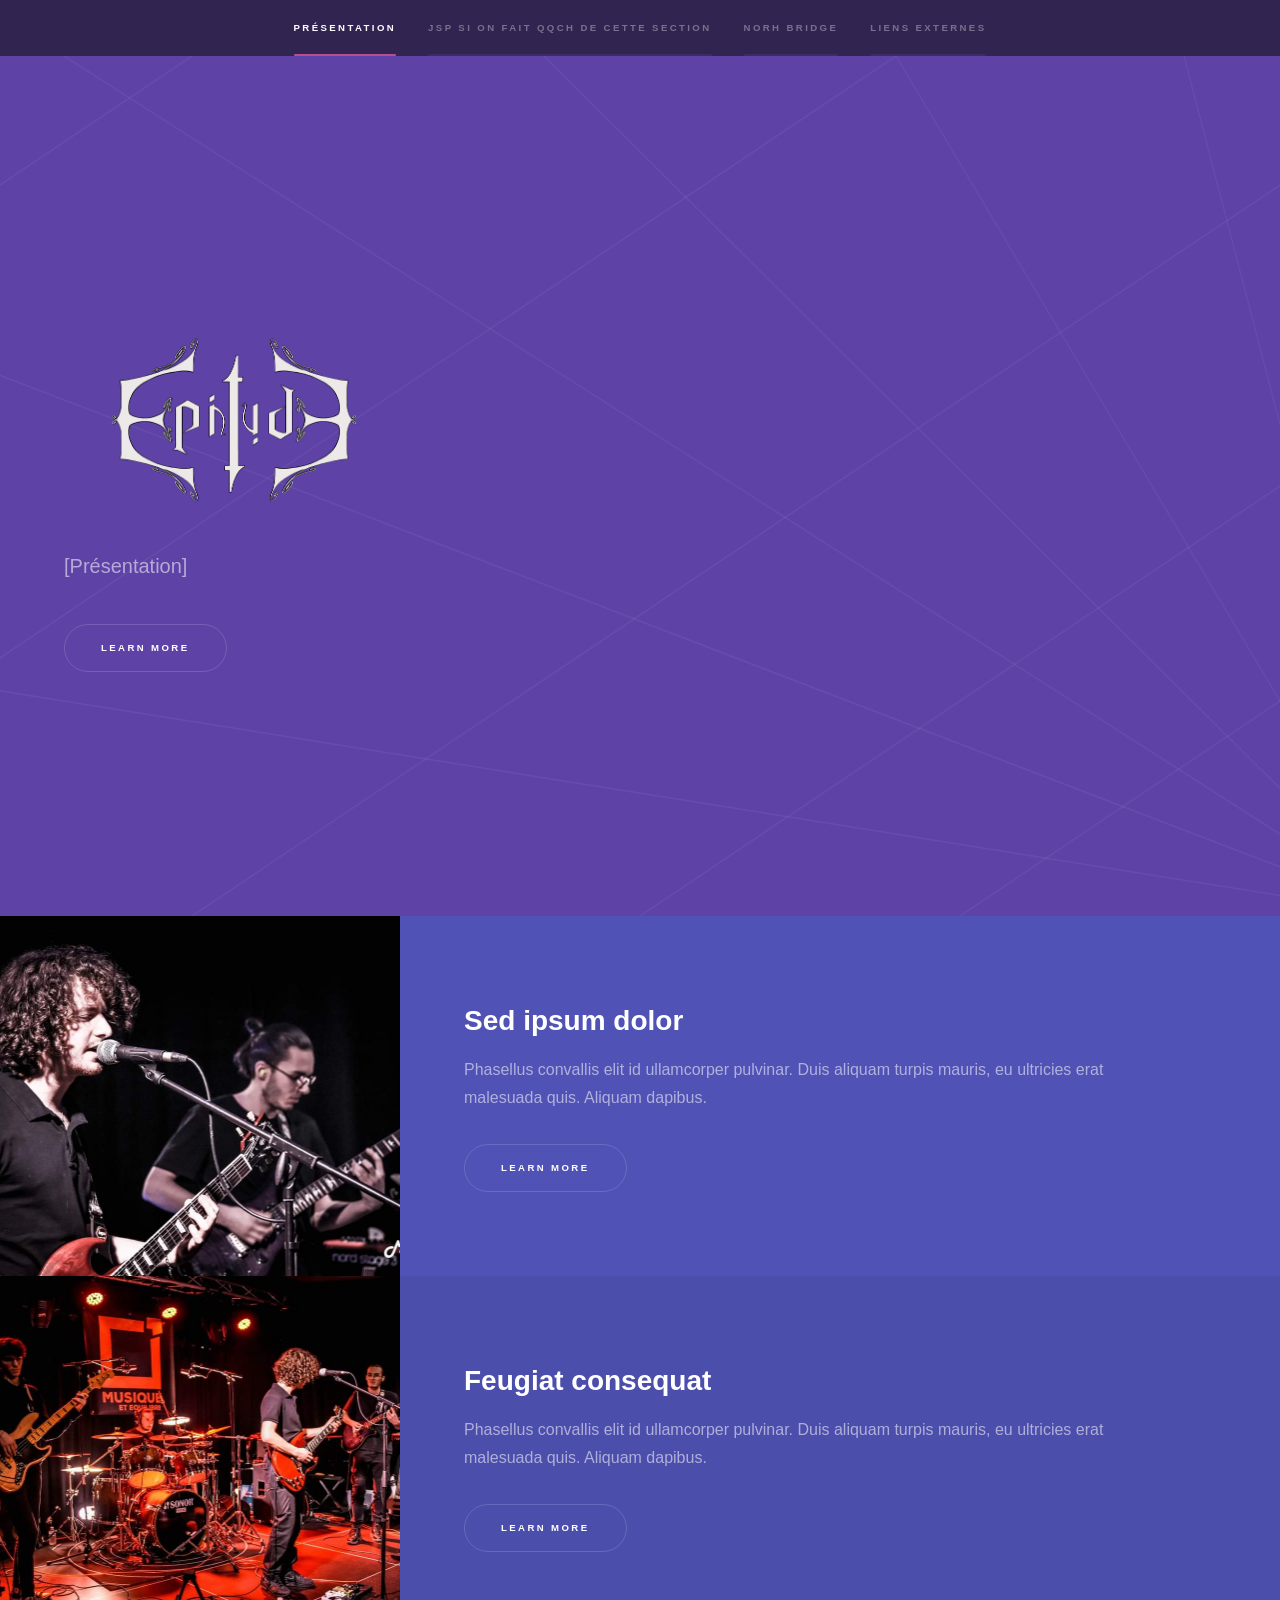
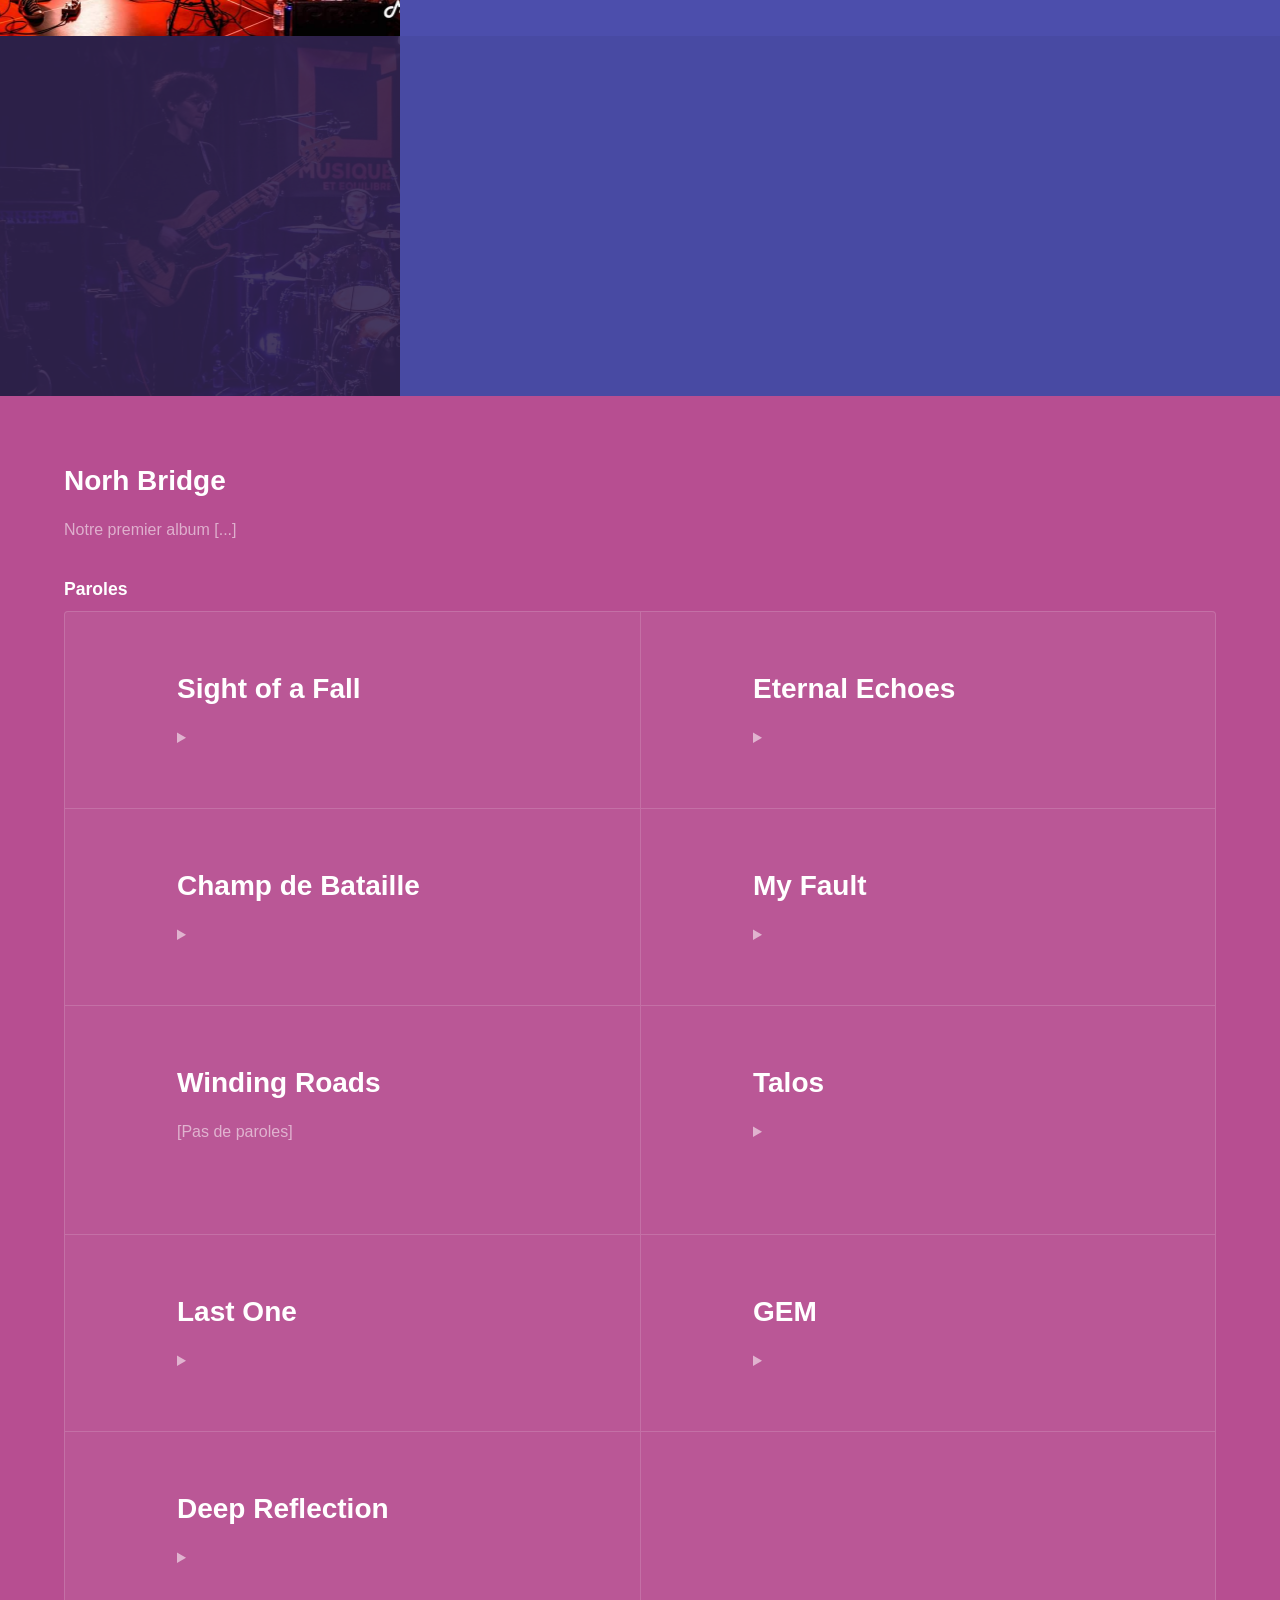
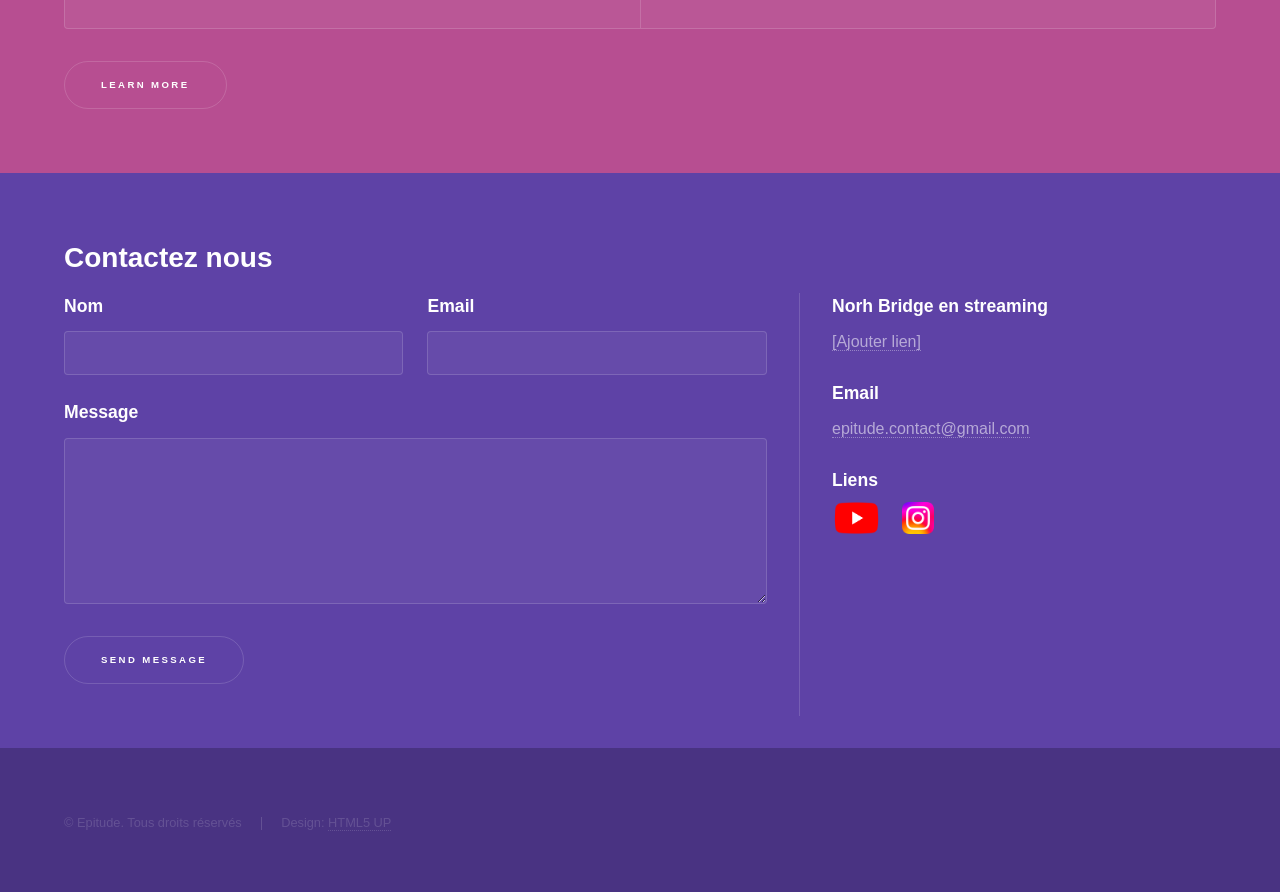
==== index.html @ 44dfc2c6 "Add files via upload" ====
<!DOCTYPE HTML>
<!--
	Hyperspace by HTML5 UP
	html5up.net | @ajlkn
	Free for personal and commercial use under the CCA 3.0 license (html5up.net/license)
-->
<html>
	<head>
		<title>Epitude</title>
		<meta charset="utf-8" />
		<meta name="viewport" content="width=device-width, initial-scale=1, user-scalable=no" />
		<link rel="stylesheet" href="assets/css/main.css" />
		<noscript><link rel="stylesheet" href="assets/css/noscript.css" /></noscript>
	</head>
	<body class="is-preload">

		<!-- Sidebar -->
			<section id="sidebar">
				<div class="inner">
					<nav>
						<ul>
							<li><a href="#intro">Présentation</a></li>
							<li><a href="#one">Jsp si on fait qqch de cette section</a></li>
							<li><a href="#two">Norh Bridge</a></li>
							<li><a href="#three">Liens externes</a></li>
						</ul>
					</nav>
				</div>
			</section>

		<!-- Wrapper -->
			<div id="wrapper">

				<!-- Intro -->
					<section id="intro" class="wrapper style1 fullscreen fade-up">
						<div class="inner">
							<a href="#" class="image"><img src="images/logo.png" alt="" data-position="center center" id="logo"/></a>
							<p>[Présentation]</p>
							<ul class="actions">
								<li><a href="#one" class="button scrolly">Learn more</a></li>
							</ul>
						</div>
					</section>

				<!-- One -->
					<section id="one" class="wrapper style2 spotlights">
						<section>
							<a href="#" class="image"><img src="images/PhotosConcert/IMG-20240323-WA0002.jpg" alt="" data-position="center center" /></a>
							<div class="content">
								<div class="inner">
									<h2>Sed ipsum dolor</h2>
									<p>Phasellus convallis elit id ullamcorper pulvinar. Duis aliquam turpis mauris, eu ultricies erat malesuada quis. Aliquam dapibus.</p>
									<ul class="actions">
										<li><a href="generic.html" class="button">Learn more</a></li>
									</ul>
								</div>
							</div>
						</section>
						<section>
							<a href="#" class="image"><img src="images/PhotosConcert/IMG-20240323-WA0015.jpg" alt="" data-position="top center" /></a>
							<div class="content">
								<div class="inner">
									<h2>Feugiat consequat</h2>
									<p>Phasellus convallis elit id ullamcorper pulvinar. Duis aliquam turpis mauris, eu ultricies erat malesuada quis. Aliquam dapibus.</p>
									<ul class="actions">
										<li><a href="generic.html" class="button">Learn more</a></li>
									</ul>
								</div>
							</div>
						</section>
						<section>
							<a href="#" class="image"><img src="images/PhotosConcert/IMG-20240323-WA0023.jpg" alt="" data-position="25% 25%" /></a>
							<div class="content">
								<div class="inner">
									<h2>Ultricies aliquam</h2>
									<p>Phasellus convallis elit id ullamcorper pulvinar. Duis aliquam turpis mauris, eu ultricies erat malesuada quis. Aliquam dapibus.</p>
									<ul class="actions">
										<li><a href="generic.html" class="button">Learn more</a></li>
									</ul>
								</div>
							</div>
						</section>
					</section>

				<!-- Two -->
					<section id="two" class="wrapper style3 fade-up">
						<div class="inner">
							<h2>Norh Bridge</h2>
							<p>Notre premier album [...]</p>
							<h3>Paroles</h3>
							<div class="features">
								<section>
									<h2>Sight of a Fall</h2>
									<details>
										<summary></summary>
										<p>[Paroles Sight of a Fall]</p>
									</details>
								</section>
								<section>
									<h2>Eternal Echoes</h2>
									<details>
										<summary></summary>
										<p>[Paroles Eternal Echoes]</p>
									</details>
								</section>
								<section>
									<h2>Champ de Bataille</h2>
									<details>
										<summary></summary>
										<p>[Paroles Champ de Bataille]</p>
									</details>
								</section>
								<section>
									<h2>My Fault</h2>
									<details>
										<summary></summary>
										<p>[Paroles My Fault]</p>
									</details>
								</section>
								<section>
									<h2>Winding Roads</h2>
									<p>[Pas de paroles]</p>
								</section>
								<section>
									<h2>Talos</h2>
									<details>
										<summary></summary>
										<p>[Paroles Talos]</p>
									</details>
								</section>
								<section>
									<h2>Last One</h2>
									<details>
										<summary></summary>
										<p>[Paroles Last One]</p>
									</details>
								</section>
								<section>
									<h2>GEM</h2>
									<details>
										<summary></summary>
										<p>[Paroles GEM]</p>
									</details>
								</section>
								<section>
									<h2>Deep Reflection</h2>
									<details>
										<summary></summary>
										<p>[Paroles Deep Reflection]</p>
									</details>
								</section>
								<section></section>
							</div>
							<ul class="actions">
								<li><a href="generic.html" class="button">Learn more</a></li>
							</ul>
						</div>
					</section>

				<!-- Three -->
					<section id="three" class="wrapper style1 fade-up">
						<div class="inner">
							<h2>Contactez nous</h2>
							<div class="split style1">
								<section>
									<form method="post" action="#">
										<div class="fields">
											<div class="field half">
												<label for="name">Nom</label>
												<input type="text" name="name" id="name" />
											</div>
											<div class="field half">
												<label for="email">Email</label>
												<input type="text" name="email" id="email" />
											</div>
											<div class="field">
												<label for="message">Message</label>
												<textarea name="message" id="message" rows="5"></textarea>
											</div>
										</div>
										<ul class="actions">
											<li><a href="" class="button submit">Send Message</a></li>
										</ul>
									</form>
								</section>
								<section>
									<ul class="contact">
										<li>
											<h3>Norh Bridge en streaming</h3>
											<a href="AJOUTER LIEN" id="mail">[Ajouter lien]<a/>
										</li>
										<li>
											<h3>Email</h3>
											<a href="mailto:epitude.contact@gmail.com" id="mail">epitude.contact@gmail.com<a/>
										</li>
										<li>
											<h3>Liens</h3>
											<a href="https://www.youtube.com/@EpitudeMusic" class="image"><img src="images/logo-youtube.webp" alt="" id="logo-youtube"/></a>
											<a href="https://www.instagram.com/epi.tude/" class="image"><img src="images/logo-instagram.png" alt="" id="logo-instagram"/></a>
										</li>
										<li>
											
										</li>
									</ul>
								</section>
							</div>
						</div>
					</section>

			</div>

		<!-- Footer -->
			<footer id="footer" class="wrapper style1-alt">
				<div class="inner">
					<ul class="menu">
						<li>&copy; Epitude. Tous droits réservés</li><li>Design: <a href="http://html5up.net">HTML5 UP</a></li>
					</ul>
				</div>
			</footer>

		<!-- Scripts -->
			<script src="assets/js/jquery.min.js"></script>
			<script src="assets/js/jquery.scrollex.min.js"></script>
			<script src="assets/js/jquery.scrolly.min.js"></script>
			<script src="assets/js/browser.min.js"></script>
			<script src="assets/js/breakpoints.min.js"></script>
			<script src="assets/js/util.js"></script>
			<script src="assets/js/main.js"></script>

	</body>
</html>
---- assets/css/main.css ----
@import url(fontawesome-all.min.css);

/*
	Hyperspace by HTML5 UP
	html5up.net | @ajlkn
	Free for personal and commercial use under the CCA 3.0 license (html5up.net/license)
*/

html, body, div, span, applet, object,
iframe, h1, h2, h3, h4, h5, h6, p, blockquote,
pre, a, abbr, acronym, address, big, cite,
code, del, dfn, em, img, ins, kbd, q, s, samp,
small, strike, strong, sub, sup, tt, var, b,
u, i, center, dl, dt, dd, ol, ul, li, fieldset,
form, label, legend, table, caption, tbody,
tfoot, thead, tr, th, td, article, aside,
canvas, details, embed, figure, figcaption,
footer, header, hgroup, menu, nav, output, ruby,
section, summary, time, mark, audio, video {
	margin: 0;
	padding: 0;
	border: 0;
	font-size: 100%;
	font: inherit;
	vertical-align: baseline;}

article, aside, details, figcaption, figure,
footer, header, hgroup, menu, nav, section {
	display: block;}

body {
	line-height: 1;
}

ol, ul {
	list-style: none;
}

blockquote, q {
	quotes: none;
}

	blockquote:before, blockquote:after, q:before, q:after {
		content: '';
		content: none;
	}

table {
	border-collapse: collapse;
	border-spacing: 0;
}

body {
	-webkit-text-size-adjust: none;
}

mark {
	background-color: transparent;
	color: inherit;
}

input::-moz-focus-inner {
	border: 0;
	padding: 0;
}

input, select, textarea {
	-moz-appearance: none;
	-webkit-appearance: none;
	-ms-appearance: none;
	appearance: none;
}

/* Basic */

	@-ms-viewport {
		width: device-width;
	}

	body {
		-ms-overflow-style: scrollbar;
	}

	@media screen and (max-width: 480px) {

		html, body {
			min-width: 320px;
		}

	}

	html {
		box-sizing: border-box;
	}

	*, *:before, *:after {
		box-sizing: inherit;
	}

	body {
		background: #312450;
	}

		body.is-preload *, body.is-preload *:before, body.is-preload *:after {
			-moz-animation: none !important;
			-webkit-animation: none !important;
			-ms-animation: none !important;
			animation: none !important;
			-moz-transition: none !important;
			-webkit-transition: none !important;
			-ms-transition: none !important;
			transition: none !important;
		}

/* Type */

	body, input, select, textarea {
		color: rgba(255, 255, 255, 0.55);
		font-family: Arial, Helvetica, sans-serif;
		font-size: 16.5pt;
		font-weight: normal;
		line-height: 1.75;
	}

		@media screen and (max-width: 1680px) {

			body, input, select, textarea {
				font-size: 13pt;
			}

		}

		@media screen and (max-width: 1280px) {

			body, input, select, textarea {
				font-size: 12pt;
			}

		}

		@media screen and (max-width: 360px) {

			body, input, select, textarea {
				font-size: 11pt;
			}

		}

	a {
		-moz-transition: color 0.2s ease, border-bottom-color 0.2s ease;
		-webkit-transition: color 0.2s ease, border-bottom-color 0.2s ease;
		-ms-transition: color 0.2s ease, border-bottom-color 0.2s ease;
		transition: color 0.2s ease, border-bottom-color 0.2s ease;
		border-bottom: dotted 1px rgba(255, 255, 255, 0.35);
		color: inherit;
		text-decoration: none;
	}

		a:hover {
			border-bottom-color: transparent;
			color: #ffffff;
		}

	strong, b {
		color: #ffffff;
		font-weight: bold;
	}

	em, i {
		font-style: italic;
	}

	p {
		margin: 0 0 2em 0;
	}

	h1, h2, h3, h4, h5, h6 {
		color: #ffffff;
		font-weight: bold;
		line-height: 1.5;
		margin: 0 0 0.5em 0;
	}

		h1 a, h2 a, h3 a, h4 a, h5 a, h6 a {
			color: inherit;
			text-decoration: none;
		}

	h1 {
		font-size: 2.75em;
	}

		h1.major {
			margin: 0 0 1.3em 0;
			position: relative;
			padding-bottom: 0.35em;
		}

			h1.major:after {
				background-image: -moz-linear-gradient(to right, #5e42a6, #b74e91);
				background-image: -webkit-linear-gradient(to right, #5e42a6, #b74e91);
				background-image: -ms-linear-gradient(to right, #5e42a6, #b74e91);
				background-image: linear-gradient(to right, #5e42a6, #b74e91);
				-moz-transition: max-width 0.2s ease;
				-webkit-transition: max-width 0.2s ease;
				-ms-transition: max-width 0.2s ease;
				transition: max-width 0.2s ease;
				border-radius: 0.2em;
				bottom: 0;
				content: '';
				height: 0.05em;
				position: absolute;
				right: 0;
				width: 100%;
			}

	h2 {
		font-size: 1.75em;
	}

	h3 {
		font-size: 1.1em;
	}

	h4 {
		font-size: 1em;
	}

	h5 {
		font-size: 0.8em;
	}

	h6 {
		font-size: 0.6em;
	}

	@media screen and (max-width: 736px) {

		h1 {
			font-size: 2em;
		}

		h2 {
			font-size: 1.25em;
		}

		h3 {
			font-size: 1em;
		}

		h4 {
			font-size: 0.8em;
		}

		h5 {
			font-size: 0.6em;
		}

		h6 {
			font-size: 0.6em;
		}

	}

	sub {
		font-size: 0.8em;
		position: relative;
		top: 0.5em;
	}

	sup {
		font-size: 0.8em;
		position: relative;
		top: -0.5em;
	}

	blockquote {
		border-left: solid 4px rgba(255, 255, 255, 0.15);
		font-style: italic;
		margin: 0 0 2em 0;
		padding: 0.5em 0 0.5em 2em;
	}

	code {
		background: rgba(255, 255, 255, 0.05);
		border-radius: 0.25em;
		border: solid 1px rgba(255, 255, 255, 0.15);
		font-family: "Courier New", monospace;
		font-size: 0.9em;
		margin: 0 0.25em;
		padding: 0.25em 0.65em;
	}

	pre {
		-webkit-overflow-scrolling: touch;
		font-family: "Courier New", monospace;
		font-size: 0.9em;
		margin: 0 0 2em 0;
	}

		pre code {
			display: block;
			line-height: 1.75em;
			padding: 1em 1.5em;
			overflow-x: auto;
		}

	hr {
		border: 0;
		border-bottom: solid 1px rgba(255, 255, 255, 0.15);
		margin: 2em 0;
	}

		hr.major {
			margin: 3em 0;
		}

	.align-left {
		text-align: left;
	}

	.align-center {
		text-align: center;
	}

	.align-right {
		text-align: right;
	}

/* Row */

	.row {
		display: flex;
		flex-wrap: wrap;
		box-sizing: border-box;
		align-items: stretch;
	}

		.row > * {
			box-sizing: border-box;
		}

		.row.gtr-uniform > * > :last-child {
			margin-bottom: 0;
		}

		.row.aln-left {
			justify-content: flex-start;
		}

		.row.aln-center {
			justify-content: center;
		}

		.row.aln-right {
			justify-content: flex-end;
		}

		.row.aln-top {
			align-items: flex-start;
		}

		.row.aln-middle {
			align-items: center;
		}

		.row.aln-bottom {
			align-items: flex-end;
		}

		.row > .imp {
			order: -1;
		}

		.row > .col-1 {
			width: 8.33333%;
		}

		.row > .off-1 {
			margin-left: 8.33333%;
		}

		.row > .col-2 {
			width: 16.66667%;
		}

		.row > .off-2 {
			margin-left: 16.66667%;
		}

		.row > .col-3 {
			width: 25%;
		}

		.row > .off-3 {
			margin-left: 25%;
		}

		.row > .col-4 {
			width: 33.33333%;
		}

		.row > .off-4 {
			margin-left: 33.33333%;
		}

		.row > .col-5 {
			width: 41.66667%;
		}

		.row > .off-5 {
			margin-left: 41.66667%;
		}

		.row > .col-6 {
			width: 50%;
		}

		.row > .off-6 {
			margin-left: 50%;
		}

		.row > .col-7 {
			width: 58.33333%;
		}

		.row > .off-7 {
			margin-left: 58.33333%;
		}

		.row > .col-8 {
			width: 66.66667%;
		}

		.row > .off-8 {
			margin-left: 66.66667%;
		}

		.row > .col-9 {
			width: 75%;
		}

		.row > .off-9 {
			margin-left: 75%;
		}

		.row > .col-10 {
			width: 83.33333%;
		}

		.row > .off-10 {
			margin-left: 83.33333%;
		}

		.row > .col-11 {
			width: 91.66667%;
		}

		.row > .off-11 {
			margin-left: 91.66667%;
		}

		.row > .col-12 {
			width: 100%;
		}

		.row > .off-12 {
			margin-left: 100%;
		}

		.row.gtr-0 {
			margin-top: 0;
			margin-left: 0em;
		}

			.row.gtr-0 > * {
				padding: 0 0 0 0em;
			}

			.row.gtr-0.gtr-uniform {
				margin-top: 0em;
			}

				.row.gtr-0.gtr-uniform > * {
					padding-top: 0em;
				}

		.row.gtr-25 {
			margin-top: 0;
			margin-left: -0.375em;
		}

			.row.gtr-25 > * {
				padding: 0 0 0 0.375em;
			}

			.row.gtr-25.gtr-uniform {
				margin-top: -0.375em;
			}

				.row.gtr-25.gtr-uniform > * {
					padding-top: 0.375em;
				}

		.row.gtr-50 {
			margin-top: 0;
			margin-left: -0.75em;
		}

			.row.gtr-50 > * {
				padding: 0 0 0 0.75em;
			}

			.row.gtr-50.gtr-uniform {
				margin-top: -0.75em;
			}

				.row.gtr-50.gtr-uniform > * {
					padding-top: 0.75em;
				}

		.row {
			margin-top: 0;
			margin-left: -1.5em;
		}

			.row > * {
				padding: 0 0 0 1.5em;
			}

			.row.gtr-uniform {
				margin-top: -1.5em;
			}

				.row.gtr-uniform > * {
					padding-top: 1.5em;
				}

		.row.gtr-150 {
			margin-top: 0;
			margin-left: -2.25em;
		}

			.row.gtr-150 > * {
				padding: 0 0 0 2.25em;
			}

			.row.gtr-150.gtr-uniform {
				margin-top: -2.25em;
			}

				.row.gtr-150.gtr-uniform > * {
					padding-top: 2.25em;
				}

		.row.gtr-200 {
			margin-top: 0;
			margin-left: -3em;
		}

			.row.gtr-200 > * {
				padding: 0 0 0 3em;
			}

			.row.gtr-200.gtr-uniform {
				margin-top: -3em;
			}

				.row.gtr-200.gtr-uniform > * {
					padding-top: 3em;
				}

		@media screen and (max-width: 1680px) {

			.row {
				display: flex;
				flex-wrap: wrap;
				box-sizing: border-box;
				align-items: stretch;
			}

				.row > * {
					box-sizing: border-box;
				}

				.row.gtr-uniform > * > :last-child {
					margin-bottom: 0;
				}

				.row.aln-left {
					justify-content: flex-start;
				}

				.row.aln-center {
					justify-content: center;
				}

				.row.aln-right {
					justify-content: flex-end;
				}

				.row.aln-top {
					align-items: flex-start;
				}

				.row.aln-middle {
					align-items: center;
				}

				.row.aln-bottom {
					align-items: flex-end;
				}

				.row > .imp-xlarge {
					order: -1;
				}

				.row > .col-1-xlarge {
					width: 8.33333%;
				}

				.row > .off-1-xlarge {
					margin-left: 8.33333%;
				}

				.row > .col-2-xlarge {
					width: 16.66667%;
				}

				.row > .off-2-xlarge {
					margin-left: 16.66667%;
				}

				.row > .col-3-xlarge {
					width: 25%;
				}

				.row > .off-3-xlarge {
					margin-left: 25%;
				}

				.row > .col-4-xlarge {
					width: 33.33333%;
				}

				.row > .off-4-xlarge {
					margin-left: 33.33333%;
				}

				.row > .col-5-xlarge {
					width: 41.66667%;
				}

				.row > .off-5-xlarge {
					margin-left: 41.66667%;
				}

				.row > .col-6-xlarge {
					width: 50%;
				}

				.row > .off-6-xlarge {
					margin-left: 50%;
				}

				.row > .col-7-xlarge {
					width: 58.33333%;
				}

				.row > .off-7-xlarge {
					margin-left: 58.33333%;
				}

				.row > .col-8-xlarge {
					width: 66.66667%;
				}

				.row > .off-8-xlarge {
					margin-left: 66.66667%;
				}

				.row > .col-9-xlarge {
					width: 75%;
				}

				.row > .off-9-xlarge {
					margin-left: 75%;
				}

				.row > .col-10-xlarge {
					width: 83.33333%;
				}

				.row > .off-10-xlarge {
					margin-left: 83.33333%;
				}

				.row > .col-11-xlarge {
					width: 91.66667%;
				}

				.row > .off-11-xlarge {
					margin-left: 91.66667%;
				}

				.row > .col-12-xlarge {
					width: 100%;
				}

				.row > .off-12-xlarge {
					margin-left: 100%;
				}

				.row.gtr-0 {
					margin-top: 0;
					margin-left: 0em;
				}

					.row.gtr-0 > * {
						padding: 0 0 0 0em;
					}

					.row.gtr-0.gtr-uniform {
						margin-top: 0em;
					}

						.row.gtr-0.gtr-uniform > * {
							padding-top: 0em;
						}

				.row.gtr-25 {
					margin-top: 0;
					margin-left: -0.375em;
				}

					.row.gtr-25 > * {
						padding: 0 0 0 0.375em;
					}

					.row.gtr-25.gtr-uniform {
						margin-top: -0.375em;
					}

						.row.gtr-25.gtr-uniform > * {
							padding-top: 0.375em;
						}

				.row.gtr-50 {
					margin-top: 0;
					margin-left: -0.75em;
				}

					.row.gtr-50 > * {
						padding: 0 0 0 0.75em;
					}

					.row.gtr-50.gtr-uniform {
						margin-top: -0.75em;
					}

						.row.gtr-50.gtr-uniform > * {
							padding-top: 0.75em;
						}

				.row {
					margin-top: 0;
					margin-left: -1.5em;
				}

					.row > * {
						padding: 0 0 0 1.5em;
					}

					.row.gtr-uniform {
						margin-top: -1.5em;
					}

						.row.gtr-uniform > * {
							padding-top: 1.5em;
						}

				.row.gtr-150 {
					margin-top: 0;
					margin-left: -2.25em;
				}

					.row.gtr-150 > * {
						padding: 0 0 0 2.25em;
					}

					.row.gtr-150.gtr-uniform {
						margin-top: -2.25em;
					}

						.row.gtr-150.gtr-uniform > * {
							padding-top: 2.25em;
						}

				.row.gtr-200 {
					margin-top: 0;
					margin-left: -3em;
				}

					.row.gtr-200 > * {
						padding: 0 0 0 3em;
					}

					.row.gtr-200.gtr-uniform {
						margin-top: -3em;
					}

						.row.gtr-200.gtr-uniform > * {
							padding-top: 3em;
						}

		}

		@media screen and (max-width: 1280px) {

			.row {
				display: flex;
				flex-wrap: wrap;
				box-sizing: border-box;
				align-items: stretch;
			}

				.row > * {
					box-sizing: border-box;
				}

				.row.gtr-uniform > * > :last-child {
					margin-bottom: 0;
				}

				.row.aln-left {
					justify-content: flex-start;
				}

				.row.aln-center {
					justify-content: center;
				}

				.row.aln-right {
					justify-content: flex-end;
				}

				.row.aln-top {
					align-items: flex-start;
				}

				.row.aln-middle {
					align-items: center;
				}

				.row.aln-bottom {
					align-items: flex-end;
				}

				.row > .imp-large {
					order: -1;
				}

				.row > .col-1-large {
					width: 8.33333%;
				}

				.row > .off-1-large {
					margin-left: 8.33333%;
				}

				.row > .col-2-large {
					width: 16.66667%;
				}

				.row > .off-2-large {
					margin-left: 16.66667%;
				}

				.row > .col-3-large {
					width: 25%;
				}

				.row > .off-3-large {
					margin-left: 25%;
				}

				.row > .col-4-large {
					width: 33.33333%;
				}

				.row > .off-4-large {
					margin-left: 33.33333%;
				}

				.row > .col-5-large {
					width: 41.66667%;
				}

				.row > .off-5-large {
					margin-left: 41.66667%;
				}

				.row > .col-6-large {
					width: 50%;
				}

				.row > .off-6-large {
					margin-left: 50%;
				}

				.row > .col-7-large {
					width: 58.33333%;
				}

				.row > .off-7-large {
					margin-left: 58.33333%;
				}

				.row > .col-8-large {
					width: 66.66667%;
				}

				.row > .off-8-large {
					margin-left: 66.66667%;
				}

				.row > .col-9-large {
					width: 75%;
				}

				.row > .off-9-large {
					margin-left: 75%;
				}

				.row > .col-10-large {
					width: 83.33333%;
				}

				.row > .off-10-large {
					margin-left: 83.33333%;
				}

				.row > .col-11-large {
					width: 91.66667%;
				}

				.row > .off-11-large {
					margin-left: 91.66667%;
				}

				.row > .col-12-large {
					width: 100%;
				}

				.row > .off-12-large {
					margin-left: 100%;
				}

				.row.gtr-0 {
					margin-top: 0;
					margin-left: 0em;
				}

					.row.gtr-0 > * {
						padding: 0 0 0 0em;
					}

					.row.gtr-0.gtr-uniform {
						margin-top: 0em;
					}

						.row.gtr-0.gtr-uniform > * {
							padding-top: 0em;
						}

				.row.gtr-25 {
					margin-top: 0;
					margin-left: -0.375em;
				}

					.row.gtr-25 > * {
						padding: 0 0 0 0.375em;
					}

					.row.gtr-25.gtr-uniform {
						margin-top: -0.375em;
					}

						.row.gtr-25.gtr-uniform > * {
							padding-top: 0.375em;
						}

				.row.gtr-50 {
					margin-top: 0;
					margin-left: -0.75em;
				}

					.row.gtr-50 > * {
						padding: 0 0 0 0.75em;
					}

					.row.gtr-50.gtr-uniform {
						margin-top: -0.75em;
					}

						.row.gtr-50.gtr-uniform > * {
							padding-top: 0.75em;
						}

				.row {
					margin-top: 0;
					margin-left: -1.5em;
				}

					.row > * {
						padding: 0 0 0 1.5em;
					}

					.row.gtr-uniform {
						margin-top: -1.5em;
					}

						.row.gtr-uniform > * {
							padding-top: 1.5em;
						}

				.row.gtr-150 {
					margin-top: 0;
					margin-left: -2.25em;
				}

					.row.gtr-150 > * {
						padding: 0 0 0 2.25em;
					}

					.row.gtr-150.gtr-uniform {
						margin-top: -2.25em;
					}

						.row.gtr-150.gtr-uniform > * {
							padding-top: 2.25em;
						}

				.row.gtr-200 {
					margin-top: 0;
					margin-left: -3em;
				}

					.row.gtr-200 > * {
						padding: 0 0 0 3em;
					}

					.row.gtr-200.gtr-uniform {
						margin-top: -3em;
					}

						.row.gtr-200.gtr-uniform > * {
							padding-top: 3em;
						}

		}

		@media screen and (max-width: 980px) {

			.row {
				display: flex;
				flex-wrap: wrap;
				box-sizing: border-box;
				align-items: stretch;
			}

				.row > * {
					box-sizing: border-box;
				}

				.row.gtr-uniform > * > :last-child {
					margin-bottom: 0;
				}

				.row.aln-left {
					justify-content: flex-start;
				}

				.row.aln-center {
					justify-content: center;
				}

				.row.aln-right {
					justify-content: flex-end;
				}

				.row.aln-top {
					align-items: flex-start;
				}

				.row.aln-middle {
					align-items: center;
				}

				.row.aln-bottom {
					align-items: flex-end;
				}

				.row > .imp-medium {
					order: -1;
				}

				.row > .col-1-medium {
					width: 8.33333%;
				}

				.row > .off-1-medium {
					margin-left: 8.33333%;
				}

				.row > .col-2-medium {
					width: 16.66667%;
				}

				.row > .off-2-medium {
					margin-left: 16.66667%;
				}

				.row > .col-3-medium {
					width: 25%;
				}

				.row > .off-3-medium {
					margin-left: 25%;
				}

				.row > .col-4-medium {
					width: 33.33333%;
				}

				.row > .off-4-medium {
					margin-left: 33.33333%;
				}

				.row > .col-5-medium {
					width: 41.66667%;
				}

				.row > .off-5-medium {
					margin-left: 41.66667%;
				}

				.row > .col-6-medium {
					width: 50%;
				}

				.row > .off-6-medium {
					margin-left: 50%;
				}

				.row > .col-7-medium {
					width: 58.33333%;
				}

				.row > .off-7-medium {
					margin-left: 58.33333%;
				}

				.row > .col-8-medium {
					width: 66.66667%;
				}

				.row > .off-8-medium {
					margin-left: 66.66667%;
				}

				.row > .col-9-medium {
					width: 75%;
				}

				.row > .off-9-medium {
					margin-left: 75%;
				}

				.row > .col-10-medium {
					width: 83.33333%;
				}

				.row > .off-10-medium {
					margin-left: 83.33333%;
				}

				.row > .col-11-medium {
					width: 91.66667%;
				}

				.row > .off-11-medium {
					margin-left: 91.66667%;
				}

				.row > .col-12-medium {
					width: 100%;
				}

				.row > .off-12-medium {
					margin-left: 100%;
				}

				.row.gtr-0 {
					margin-top: 0;
					margin-left: 0em;
				}

					.row.gtr-0 > * {
						padding: 0 0 0 0em;
					}

					.row.gtr-0.gtr-uniform {
						margin-top: 0em;
					}

						.row.gtr-0.gtr-uniform > * {
							padding-top: 0em;
						}

				.row.gtr-25 {
					margin-top: 0;
					margin-left: -0.375em;
				}

					.row.gtr-25 > * {
						padding: 0 0 0 0.375em;
					}

					.row.gtr-25.gtr-uniform {
						margin-top: -0.375em;
					}

						.row.gtr-25.gtr-uniform > * {
							padding-top: 0.375em;
						}

				.row.gtr-50 {
					margin-top: 0;
					margin-left: -0.75em;
				}

					.row.gtr-50 > * {
						padding: 0 0 0 0.75em;
					}

					.row.gtr-50.gtr-uniform {
						margin-top: -0.75em;
					}

						.row.gtr-50.gtr-uniform > * {
							padding-top: 0.75em;
						}

				.row {
					margin-top: 0;
					margin-left: -1.5em;
				}

					.row > * {
						padding: 0 0 0 1.5em;
					}

					.row.gtr-uniform {
						margin-top: -1.5em;
					}

						.row.gtr-uniform > * {
							padding-top: 1.5em;
						}

				.row.gtr-150 {
					margin-top: 0;
					margin-left: -2.25em;
				}

					.row.gtr-150 > * {
						padding: 0 0 0 2.25em;
					}

					.row.gtr-150.gtr-uniform {
						margin-top: -2.25em;
					}

						.row.gtr-150.gtr-uniform > * {
							padding-top: 2.25em;
						}

				.row.gtr-200 {
					margin-top: 0;
					margin-left: -3em;
				}

					.row.gtr-200 > * {
						padding: 0 0 0 3em;
					}

					.row.gtr-200.gtr-uniform {
						margin-top: -3em;
					}

						.row.gtr-200.gtr-uniform > * {
							padding-top: 3em;
						}

		}

		@media screen and (max-width: 736px) {

			.row {
				display: flex;
				flex-wrap: wrap;
				box-sizing: border-box;
				align-items: stretch;
			}

				.row > * {
					box-sizing: border-box;
				}

				.row.gtr-uniform > * > :last-child {
					margin-bottom: 0;
				}

				.row.aln-left {
					justify-content: flex-start;
				}

				.row.aln-center {
					justify-content: center;
				}

				.row.aln-right {
					justify-content: flex-end;
				}

				.row.aln-top {
					align-items: flex-start;
				}

				.row.aln-middle {
					align-items: center;
				}

				.row.aln-bottom {
					align-items: flex-end;
				}

				.row > .imp-small {
					order: -1;
				}

				.row > .col-1-small {
					width: 8.33333%;
				}

				.row > .off-1-small {
					margin-left: 8.33333%;
				}

				.row > .col-2-small {
					width: 16.66667%;
				}

				.row > .off-2-small {
					margin-left: 16.66667%;
				}

				.row > .col-3-small {
					width: 25%;
				}

				.row > .off-3-small {
					margin-left: 25%;
				}

				.row > .col-4-small {
					width: 33.33333%;
				}

				.row > .off-4-small {
					margin-left: 33.33333%;
				}

				.row > .col-5-small {
					width: 41.66667%;
				}

				.row > .off-5-small {
					margin-left: 41.66667%;
				}

				.row > .col-6-small {
					width: 50%;
				}

				.row > .off-6-small {
					margin-left: 50%;
				}

				.row > .col-7-small {
					width: 58.33333%;
				}

				.row > .off-7-small {
					margin-left: 58.33333%;
				}

				.row > .col-8-small {
					width: 66.66667%;
				}

				.row > .off-8-small {
					margin-left: 66.66667%;
				}

				.row > .col-9-small {
					width: 75%;
				}

				.row > .off-9-small {
					margin-left: 75%;
				}

				.row > .col-10-small {
					width: 83.33333%;
				}

				.row > .off-10-small {
					margin-left: 83.33333%;
				}

				.row > .col-11-small {
					width: 91.66667%;
				}

				.row > .off-11-small {
					margin-left: 91.66667%;
				}

				.row > .col-12-small {
					width: 100%;
				}

				.row > .off-12-small {
					margin-left: 100%;
				}

				.row.gtr-0 {
					margin-top: 0;
					margin-left: 0em;
				}

					.row.gtr-0 > * {
						padding: 0 0 0 0em;
					}

					.row.gtr-0.gtr-uniform {
						margin-top: 0em;
					}

						.row.gtr-0.gtr-uniform > * {
							padding-top: 0em;
						}

				.row.gtr-25 {
					margin-top: 0;
					margin-left: -0.375em;
				}

					.row.gtr-25 > * {
						padding: 0 0 0 0.375em;
					}

					.row.gtr-25.gtr-uniform {
						margin-top: -0.375em;
					}

						.row.gtr-25.gtr-uniform > * {
							padding-top: 0.375em;
						}

				.row.gtr-50 {
					margin-top: 0;
					margin-left: -0.75em;
				}

					.row.gtr-50 > * {
						padding: 0 0 0 0.75em;
					}

					.row.gtr-50.gtr-uniform {
						margin-top: -0.75em;
					}

						.row.gtr-50.gtr-uniform > * {
							padding-top: 0.75em;
						}

				.row {
					margin-top: 0;
					margin-left: -1.5em;
				}

					.row > * {
						padding: 0 0 0 1.5em;
					}

					.row.gtr-uniform {
						margin-top: -1.5em;
					}

						.row.gtr-uniform > * {
							padding-top: 1.5em;
						}

				.row.gtr-150 {
					margin-top: 0;
					margin-left: -2.25em;
				}

					.row.gtr-150 > * {
						padding: 0 0 0 2.25em;
					}

					.row.gtr-150.gtr-uniform {
						margin-top: -2.25em;
					}

						.row.gtr-150.gtr-uniform > * {
							padding-top: 2.25em;
						}

				.row.gtr-200 {
					margin-top: 0;
					margin-left: -3em;
				}

					.row.gtr-200 > * {
						padding: 0 0 0 3em;
					}

					.row.gtr-200.gtr-uniform {
						margin-top: -3em;
					}

						.row.gtr-200.gtr-uniform > * {
							padding-top: 3em;
						}

		}

		@media screen and (max-width: 480px) {

			.row {
				display: flex;
				flex-wrap: wrap;
				box-sizing: border-box;
				align-items: stretch;
			}

				.row > * {
					box-sizing: border-box;
				}

				.row.gtr-uniform > * > :last-child {
					margin-bottom: 0;
				}

				.row.aln-left {
					justify-content: flex-start;
				}

				.row.aln-center {
					justify-content: center;
				}

				.row.aln-right {
					justify-content: flex-end;
				}

				.row.aln-top {
					align-items: flex-start;
				}

				.row.aln-middle {
					align-items: center;
				}

				.row.aln-bottom {
					align-items: flex-end;
				}

				.row > .imp-xsmall {
					order: -1;
				}

				.row > .col-1-xsmall {
					width: 8.33333%;
				}

				.row > .off-1-xsmall {
					margin-left: 8.33333%;
				}

				.row > .col-2-xsmall {
					width: 16.66667%;
				}

				.row > .off-2-xsmall {
					margin-left: 16.66667%;
				}

				.row > .col-3-xsmall {
					width: 25%;
				}

				.row > .off-3-xsmall {
					margin-left: 25%;
				}

				.row > .col-4-xsmall {
					width: 33.33333%;
				}

				.row > .off-4-xsmall {
					margin-left: 33.33333%;
				}

				.row > .col-5-xsmall {
					width: 41.66667%;
				}

				.row > .off-5-xsmall {
					margin-left: 41.66667%;
				}

				.row > .col-6-xsmall {
					width: 50%;
				}

				.row > .off-6-xsmall {
					margin-left: 50%;
				}

				.row > .col-7-xsmall {
					width: 58.33333%;
				}

				.row > .off-7-xsmall {
					margin-left: 58.33333%;
				}

				.row > .col-8-xsmall {
					width: 66.66667%;
				}

				.row > .off-8-xsmall {
					margin-left: 66.66667%;
				}

				.row > .col-9-xsmall {
					width: 75%;
				}

				.row > .off-9-xsmall {
					margin-left: 75%;
				}

				.row > .col-10-xsmall {
					width: 83.33333%;
				}

				.row > .off-10-xsmall {
					margin-left: 83.33333%;
				}

				.row > .col-11-xsmall {
					width: 91.66667%;
				}

				.row > .off-11-xsmall {
					margin-left: 91.66667%;
				}

				.row > .col-12-xsmall {
					width: 100%;
				}

				.row > .off-12-xsmall {
					margin-left: 100%;
				}

				.row.gtr-0 {
					margin-top: 0;
					margin-left: 0em;
				}

					.row.gtr-0 > * {
						padding: 0 0 0 0em;
					}

					.row.gtr-0.gtr-uniform {
						margin-top: 0em;
					}

						.row.gtr-0.gtr-uniform > * {
							padding-top: 0em;
						}

				.row.gtr-25 {
					margin-top: 0;
					margin-left: -0.375em;
				}

					.row.gtr-25 > * {
						padding: 0 0 0 0.375em;
					}

					.row.gtr-25.gtr-uniform {
						margin-top: -0.375em;
					}

						.row.gtr-25.gtr-uniform > * {
							padding-top: 0.375em;
						}

				.row.gtr-50 {
					margin-top: 0;
					margin-left: -0.75em;
				}

					.row.gtr-50 > * {
						padding: 0 0 0 0.75em;
					}

					.row.gtr-50.gtr-uniform {
						margin-top: -0.75em;
					}

						.row.gtr-50.gtr-uniform > * {
							padding-top: 0.75em;
						}

				.row {
					margin-top: 0;
					margin-left: -1.5em;
				}

					.row > * {
						padding: 0 0 0 1.5em;
					}

					.row.gtr-uniform {
						margin-top: -1.5em;
					}

						.row.gtr-uniform > * {
							padding-top: 1.5em;
						}

				.row.gtr-150 {
					margin-top: 0;
					margin-left: -2.25em;
				}

					.row.gtr-150 > * {
						padding: 0 0 0 2.25em;
					}

					.row.gtr-150.gtr-uniform {
						margin-top: -2.25em;
					}

						.row.gtr-150.gtr-uniform > * {
							padding-top: 2.25em;
						}

				.row.gtr-200 {
					margin-top: 0;
					margin-left: -3em;
				}

					.row.gtr-200 > * {
						padding: 0 0 0 3em;
					}

					.row.gtr-200.gtr-uniform {
						margin-top: -3em;
					}

						.row.gtr-200.gtr-uniform > * {
							padding-top: 3em;
						}

		}

/* Box */

	.box {
		border-radius: 0.25em;
		border: solid 1px rgba(255, 255, 255, 0.15);
		margin-bottom: 2em;
		padding: 1.5em;
	}

		.box > :last-child,
		.box > :last-child > :last-child,
		.box > :last-child > :last-child > :last-child {
			margin-bottom: 0;
		}

		.box.alt {
			border: 0;
			border-radius: 0;
			padding: 0;
		}

/* Button */

	input[type="submit"],
	input[type="reset"],
	input[type="button"],
	button,
	.button {
		-moz-appearance: none;
		-webkit-appearance: none;
		-ms-appearance: none;
		appearance: none;
		-moz-transition: border-color 0.2s ease;
		-webkit-transition: border-color 0.2s ease;
		-ms-transition: border-color 0.2s ease;
		transition: border-color 0.2s ease;
		background-color: transparent;
		border: solid 1px !important;
		border-color: rgba(255, 255, 255, 0.15) !important;
		border-radius: 3em;
		color: #ffffff !important;
		cursor: pointer;
		display: inline-block;
		font-size: 0.6em;
		font-weight: bold;
		height: calc(4.75em + 2px);
		letter-spacing: 0.25em;
		line-height: 4.75em;
		outline: 0;
		padding: 0 3.75em;
		position: relative;
		text-align: center;
		text-decoration: none;
		text-transform: uppercase;
		white-space: nowrap;
	}

		input[type="submit"]:after,
		input[type="reset"]:after,
		input[type="button"]:after,
		button:after,
		.button:after {
			-moz-transform: scale(0.25);
			-webkit-transform: scale(0.25);
			-ms-transform: scale(0.25);
			transform: scale(0.25);
			pointer-events: none;
			-moz-transition: opacity 0.2s ease, -moz-transform 0.2s ease;
			-webkit-transition: opacity 0.2s ease, -webkit-transform 0.2s ease;
			-ms-transition: opacity 0.2s ease, -ms-transform 0.2s ease;
			transition: opacity 0.2s ease, transform 0.2s ease;
			background: #ffffff;
			border-radius: 3em;
			content: '';
			height: 100%;
			left: 0;
			opacity: 0;
			position: absolute;
			top: 0;
			width: 100%;
		}

		input[type="submit"].icon:before,
		input[type="reset"].icon:before,
		input[type="button"].icon:before,
		button.icon:before,
		.button.icon:before {
			margin-right: 0.75em;
		}

		input[type="submit"].fit,
		input[type="reset"].fit,
		input[type="button"].fit,
		button.fit,
		.button.fit {
			width: 100%;
		}

		input[type="submit"].small,
		input[type="reset"].small,
		input[type="button"].small,
		button.small,
		.button.small {
			font-size: 0.4em;
		}

		input[type="submit"].large,
		input[type="reset"].large,
		input[type="button"].large,
		button.large,
		.button.large {
			font-size: 0.8em;
		}

		input[type="submit"].primary,
		input[type="reset"].primary,
		input[type="button"].primary,
		button.primary,
		.button.primary {
			background-color: #ffffff;
			color: #312450 !important;
		}

			input[type="submit"].primary:after,
			input[type="reset"].primary:after,
			input[type="button"].primary:after,
			button.primary:after,
			.button.primary:after {
				display: none;
			}

		input[type="submit"].disabled, input[type="submit"]:disabled,
		input[type="reset"].disabled,
		input[type="reset"]:disabled,
		input[type="button"].disabled,
		input[type="button"]:disabled,
		button.disabled,
		button:disabled,
		.button.disabled,
		.button:disabled {
			cursor: default;
			opacity: 0.5;
			pointer-events: none;
		}

		input[type="submit"]:hover,
		input[type="reset"]:hover,
		input[type="button"]:hover,
		button:hover,
		.button:hover {
			border-color: rgba(255, 255, 255, 0.55) !important;
		}

			input[type="submit"]:hover:after,
			input[type="reset"]:hover:after,
			input[type="button"]:hover:after,
			button:hover:after,
			.button:hover:after {
				opacity: 0.05;
				-moz-transform: scale(1);
				-webkit-transform: scale(1);
				-ms-transform: scale(1);
				transform: scale(1);
			}

			input[type="submit"]:hover:active,
			input[type="reset"]:hover:active,
			input[type="button"]:hover:active,
			button:hover:active,
			.button:hover:active {
				border-color: #ffffff !important;
			}

				input[type="submit"]:hover:active:after,
				input[type="reset"]:hover:active:after,
				input[type="button"]:hover:active:after,
				button:hover:active:after,
				.button:hover:active:after {
					opacity: 0.1;
				}

/* Features */

	.features {
		display: -moz-flex;
		display: -webkit-flex;
		display: -ms-flex;
		display: flex;
		-moz-flex-wrap: wrap;
		-webkit-flex-wrap: wrap;
		-ms-flex-wrap: wrap;
		flex-wrap: wrap;
		border-radius: 0.25em;
		border: solid 1px rgba(255, 255, 255, 0.15);
		background: rgba(255, 255, 255, 0.05);
		margin: 0 0 2em 0;
	}

		.features section {
			padding: 3.5em 3em 3.5em 7em ;
			width: 50%;
			border-top: solid 1px rgba(255, 255, 255, 0.15);
			position: relative;
		}

			.features section:nth-child(-n + 2) {
				border-top-width: 0;
			}

			.features section:nth-child(2n) {
				border-left: solid 1px rgba(255, 255, 255, 0.15);
			}

			.features section .icon {
				-moz-transition: opacity 0.5s ease, -moz-transform 0.5s ease;
				-webkit-transition: opacity 0.5s ease, -webkit-transform 0.5s ease;
				-ms-transition: opacity 0.5s ease, -ms-transform 0.5s ease;
				transition: opacity 0.5s ease, transform 0.5s ease;
				-moz-transition-delay: 1s;
				-webkit-transition-delay: 1s;
				-ms-transition-delay: 1s;
				transition-delay: 1s;
				-moz-transform: scale(1);
				-webkit-transform: scale(1);
				-ms-transform: scale(1);
				transform: scale(1);
				position: absolute;
				left: 3em;
				top: 3em;
				opacity: 1;
			}

			.features section:nth-child(1) .icon {
				-moz-transition-delay: 0.15s;
				-webkit-transition-delay: 0.15s;
				-ms-transition-delay: 0.15s;
				transition-delay: 0.15s;
			}

			.features section:nth-child(2) .icon {
				-moz-transition-delay: 0.3s;
				-webkit-transition-delay: 0.3s;
				-ms-transition-delay: 0.3s;
				transition-delay: 0.3s;
			}

			.features section:nth-child(3) .icon {
				-moz-transition-delay: 0.45s;
				-webkit-transition-delay: 0.45s;
				-ms-transition-delay: 0.45s;
				transition-delay: 0.45s;
			}

			.features section:nth-child(4) .icon {
				-moz-transition-delay: 0.6s;
				-webkit-transition-delay: 0.6s;
				-ms-transition-delay: 0.6s;
				transition-delay: 0.6s;
			}

			.features section:nth-child(5) .icon {
				-moz-transition-delay: 0.75s;
				-webkit-transition-delay: 0.75s;
				-ms-transition-delay: 0.75s;
				transition-delay: 0.75s;
			}

			.features section:nth-child(6) .icon {
				-moz-transition-delay: 0.9s;
				-webkit-transition-delay: 0.9s;
				-ms-transition-delay: 0.9s;
				transition-delay: 0.9s;
			}

			.features section:nth-child(7) .icon {
				-moz-transition-delay: 1.05s;
				-webkit-transition-delay: 1.05s;
				-ms-transition-delay: 1.05s;
				transition-delay: 1.05s;
			}

			.features section:nth-child(8) .icon {
				-moz-transition-delay: 1.2s;
				-webkit-transition-delay: 1.2s;
				-ms-transition-delay: 1.2s;
				transition-delay: 1.2s;
			}

			.features section:nth-child(9) .icon {
				-moz-transition-delay: 1.35s;
				-webkit-transition-delay: 1.35s;
				-ms-transition-delay: 1.35s;
				transition-delay: 1.35s;
			}

			.features section:nth-child(10) .icon {
				-moz-transition-delay: 1.5s;
				-webkit-transition-delay: 1.5s;
				-ms-transition-delay: 1.5s;
				transition-delay: 1.5s;
			}

			.features section:nth-child(11) .icon {
				-moz-transition-delay: 1.65s;
				-webkit-transition-delay: 1.65s;
				-ms-transition-delay: 1.65s;
				transition-delay: 1.65s;
			}

			.features section:nth-child(12) .icon {
				-moz-transition-delay: 1.8s;
				-webkit-transition-delay: 1.8s;
				-ms-transition-delay: 1.8s;
				transition-delay: 1.8s;
			}

			.features section:nth-child(13) .icon {
				-moz-transition-delay: 1.95s;
				-webkit-transition-delay: 1.95s;
				-ms-transition-delay: 1.95s;
				transition-delay: 1.95s;
			}

			.features section:nth-child(14) .icon {
				-moz-transition-delay: 2.1s;
				-webkit-transition-delay: 2.1s;
				-ms-transition-delay: 2.1s;
				transition-delay: 2.1s;
			}

			.features section:nth-child(15) .icon {
				-moz-transition-delay: 2.25s;
				-webkit-transition-delay: 2.25s;
				-ms-transition-delay: 2.25s;
				transition-delay: 2.25s;
			}

			.features section:nth-child(16) .icon {
				-moz-transition-delay: 2.4s;
				-webkit-transition-delay: 2.4s;
				-ms-transition-delay: 2.4s;
				transition-delay: 2.4s;
			}

			.features section:nth-child(17) .icon {
				-moz-transition-delay: 2.55s;
				-webkit-transition-delay: 2.55s;
				-ms-transition-delay: 2.55s;
				transition-delay: 2.55s;
			}

			.features section:nth-child(18) .icon {
				-moz-transition-delay: 2.7s;
				-webkit-transition-delay: 2.7s;
				-ms-transition-delay: 2.7s;
				transition-delay: 2.7s;
			}

			.features section:nth-child(19) .icon {
				-moz-transition-delay: 2.85s;
				-webkit-transition-delay: 2.85s;
				-ms-transition-delay: 2.85s;
				transition-delay: 2.85s;
			}

			.features section:nth-child(20) .icon {
				-moz-transition-delay: 3s;
				-webkit-transition-delay: 3s;
				-ms-transition-delay: 3s;
				transition-delay: 3s;
			}

		.features.inactive section .icon {
			-moz-transform: scale(0.5);
			-webkit-transform: scale(0.5);
			-ms-transform: scale(0.5);
			transform: scale(0.5);
			opacity: 0;
		}

		@media screen and (max-width: 980px) {

			.features {
				display: block;
			}

				.features section {
					border-top-width: 1px !important;
					border-left-width: 0 !important;
					width: 100%;
				}

					.features section:first-child {
						border-top-width: 0 !important;
					}

		}

		@media screen and (max-width: 736px) {

			.features section {
				padding: 2.5em 1.5em 0.1em 5.5em ;
			}

				.features section .icon {
					left: 1.5em;
					top: 2em;
				}

		}

		@media screen and (max-width: 480px) {

			.features section {
				padding: 2em 1.5em 0.1em 1.5em ;
			}

				.features section .icon {
					left: 0;
					position: relative;
					top: 0;
				}

		}

/* Form */

	form {
		margin: 0 0 2em 0;
	}

		form > :last-child {
			margin-bottom: 0;
		}

		form > .fields {
			display: -moz-flex;
			display: -webkit-flex;
			display: -ms-flex;
			display: flex;
			-moz-flex-wrap: wrap;
			-webkit-flex-wrap: wrap;
			-ms-flex-wrap: wrap;
			flex-wrap: wrap;
			width: calc(100% + 3em);
			margin: -1.5em 0 2em -1.5em;
		}

			form > .fields > .field {
				-moz-flex-grow: 0;
				-webkit-flex-grow: 0;
				-ms-flex-grow: 0;
				flex-grow: 0;
				-moz-flex-shrink: 0;
				-webkit-flex-shrink: 0;
				-ms-flex-shrink: 0;
				flex-shrink: 0;
				padding: 1.5em 0 0 1.5em;
				width: calc(100% - 1.5em);
			}

				form > .fields > .field.half {
					width: calc(50% - 0.75em);
				}

				form > .fields > .field.third {
					width: calc(100%/3 - 0.5em);
				}

				form > .fields > .field.quarter {
					width: calc(25% - 0.375em);
				}

		@media screen and (max-width: 480px) {

			form > .fields {
				width: calc(100% + 3em);
				margin: -1.5em 0 2em -1.5em;
			}

				form > .fields > .field {
					padding: 1.5em 0 0 1.5em;
					width: calc(100% - 1.5em);
				}

					form > .fields > .field.half {
						width: calc(100% - 1.5em);
					}

					form > .fields > .field.third {
						width: calc(100% - 1.5em);
					}

					form > .fields > .field.quarter {
						width: calc(100% - 1.5em);
					}

		}

	label {
		color: #ffffff;
		font-weight: bold;
		line-height: 1.5;
		margin: 0 0 0.7em 0;
		display: block;
		font-size: 1.1em;
	}

	input[type="text"],
	input[type="password"],
	input[type="email"],
	input[type="tel"],
	select,
	textarea {
		-moz-appearance: none;
		-webkit-appearance: none;
		-ms-appearance: none;
		appearance: none;
		background: rgba(255, 255, 255, 0.05);
		border-radius: 0.25em;
		border: none;
		border: solid 1px rgba(255, 255, 255, 0.15);
		color: inherit;
		display: block;
		outline: 0;
		padding: 0 1em;
		text-decoration: none;
		width: 100%;
	}

		input[type="text"]:invalid,
		input[type="password"]:invalid,
		input[type="email"]:invalid,
		input[type="tel"]:invalid,
		select:invalid,
		textarea:invalid {
			box-shadow: none;
		}

		input[type="text"]:focus,
		input[type="password"]:focus,
		input[type="email"]:focus,
		input[type="tel"]:focus,
		select:focus,
		textarea:focus {
			border-color: #ffffff;
			box-shadow: 0 0 0 1px #ffffff;
		}

	select {
		background-image: url("data:image/svg+xml;charset=utf8,%3Csvg xmlns='http://www.w3.org/2000/svg' width='40' height='40' preserveAspectRatio='none' viewBox='0 0 40 40'%3E%3Cpath d='M9.4,12.3l10.4,10.4l10.4-10.4c0.2-0.2,0.5-0.4,0.9-0.4c0.3,0,0.6,0.1,0.9,0.4l3.3,3.3c0.2,0.2,0.4,0.5,0.4,0.9 c0,0.4-0.1,0.6-0.4,0.9L20.7,31.9c-0.2,0.2-0.5,0.4-0.9,0.4c-0.3,0-0.6-0.1-0.9-0.4L4.3,17.3c-0.2-0.2-0.4-0.5-0.4-0.9 c0-0.4,0.1-0.6,0.4-0.9l3.3-3.3c0.2-0.2,0.5-0.4,0.9-0.4S9.1,12.1,9.4,12.3z' fill='rgba(255, 255, 255, 0.15)' /%3E%3C/svg%3E");
		background-size: 1.25rem;
		background-repeat: no-repeat;
		background-position: calc(100% - 1rem) center;
		height: 2.75em;
		padding-right: 2.75em;
		text-overflow: ellipsis;
	}

		select option {
			color: #ffffff;
			background: #312450;
		}

		select:focus::-ms-value {
			background-color: transparent;
		}

		select::-ms-expand {
			display: none;
		}

	input[type="text"],
	input[type="password"],
	input[type="email"],
	select {
		height: 2.75em;
	}

	textarea {
		padding: 0.75em 1em;
	}

		body.is-ie textarea {
			min-height: 10em;
		}

	input[type="checkbox"],
	input[type="radio"] {
		-moz-appearance: none;
		-webkit-appearance: none;
		-ms-appearance: none;
		appearance: none;
		display: block;
		float: left;
		margin-right: -2em;
		opacity: 0;
		width: 1em;
		z-index: -1;
	}

		input[type="checkbox"] + label,
		input[type="radio"] + label {
			text-decoration: none;
			color: rgba(255, 255, 255, 0.55);
			cursor: pointer;
			display: inline-block;
			font-size: 1em;
			font-weight: normal;
			padding-left: 2.4em;
			padding-right: 0.75em;
			position: relative;
		}

			input[type="checkbox"] + label:before,
			input[type="radio"] + label:before {
				-moz-osx-font-smoothing: grayscale;
				-webkit-font-smoothing: antialiased;
				display: inline-block;
				font-style: normal;
				font-variant: normal;
				text-rendering: auto;
				line-height: 1;
				text-transform: none !important;
				font-family: 'Font Awesome 5 Free';
				font-weight: 900;
			}

			input[type="checkbox"] + label:before,
			input[type="radio"] + label:before {
				background: rgba(255, 255, 255, 0.05);
				border-radius: 0.25em;
				border: solid 1px rgba(255, 255, 255, 0.15);
				content: '';
				display: inline-block;
				font-size: 0.8em;
				height: 2.0625em;
				left: 0;
				line-height: 2.0625em;
				position: absolute;
				text-align: center;
				top: 0;
				width: 2.0625em;
			}

		input[type="checkbox"]:checked + label:before,
		input[type="radio"]:checked + label:before {
			background: #ffffff;
			border-color: #ffffff;
			color: #b74e91;
			content: '\f00c';
		}

		input[type="checkbox"]:focus + label:before,
		input[type="radio"]:focus + label:before {
			border-color: #ffffff;
			box-shadow: 0 0 0 1px #ffffff;
		}

	input[type="checkbox"] + label:before {
		border-radius: 0.25em;
	}

	input[type="radio"] + label:before {
		border-radius: 100%;
	}

	::-webkit-input-placeholder {
		color: rgba(255, 255, 255, 0.35) !important;
		opacity: 1.0;
	}

	:-moz-placeholder {
		color: rgba(255, 255, 255, 0.35) !important;
		opacity: 1.0;
	}

	::-moz-placeholder {
		color: rgba(255, 255, 255, 0.35) !important;
		opacity: 1.0;
	}

	:-ms-input-placeholder {
		color: rgba(255, 255, 255, 0.35) !important;
		opacity: 1.0;
	}

/* Icon */

	.icon {
		text-decoration: none;
		border-bottom: none;
		position: relative;
	}

		.icon:before {
			-moz-osx-font-smoothing: grayscale;
			-webkit-font-smoothing: antialiased;
			display: inline-block;
			font-style: normal;
			font-variant: normal;
			text-rendering: auto;
			line-height: 1;
			text-transform: none !important;
			font-family: 'Font Awesome 5 Free';
			font-weight: 400;
		}

		.icon > .label {
			display: none;
		}

		.icon:before {
			line-height: inherit;
		}

		.icon.solid:before {
			font-weight: 900;
		}

		.icon.brands:before {
			font-family: 'Font Awesome 5 Brands';
		}

		.icon.major {
			width: 2.5em;
			height: 2.5em;
			display: block;
			background: #ffffff;
			border-radius: 100%;
			color: #312450;
			text-align: center;
			line-height: 2.5em;
			margin: 0 0 1.3em 0;
		}

			.icon.major:before {
				font-size: 1.25em;
			}

				.wrapper.style1 .icon.major:before {
					color: #5e42a6;
				}

				.wrapper.style1-alt .icon.major:before {
					color: #493382;
				}

				.wrapper.style2 .icon.major:before {
					color: #5052b5;
				}

				.wrapper.style2-alt .icon.major:before {
					color: #3e4094;
				}

				.wrapper.style3 .icon.major:before {
					color: #b74e91;
				}

				.wrapper.style3-alt .icon.major:before {
					color: #953d75;
				}

/* Image */

	.image {
		border-radius: 0.25em;
		border: 0;
		display: inline-block;
		position: relative;
	}

		.image img {
			border-radius: 0.25em;
			display: block;
		}

		.image.left, .image.right {
			max-width: 40%;
		}

			.image.left img, .image.right img {
				width: 100%;
			}

		.image.left {
			float: left;
			margin: 0 1.5em 1em 0;
			top: 0.25em;
		}

		.image.right {
			float: right;
			margin: 0 0 1em 1.5em;
			top: 0.25em;
		}

		.image.fit {
			display: block;
			margin: 0 0 2em 0;
			width: 100%;
		}

			.image.fit img {
				width: 100%;
			}

		.image.main {
			display: block;
			margin: 0 0 3em 0;
			width: 100%;
		}

			.image.main img {
				width: 100%;
			}
#logo {
	height: 15em;
	}
#logo-youtube {
	height: 2em;
	padding-right: 1em;
	}
#logo-instagram {
	height: 2em;
	}

/* List */

	ol {
		list-style: decimal;
		margin: 0 0 2em 0;
		padding-left: 1.25em;
	}

		ol li {
			padding-left: 0.25em;
		}

	ul {
		list-style: disc;
		margin: 0 0 2em 0;
		padding-left: 1em;
	}

		ul li {
			padding-left: 0.5em;
		}

		ul.alt {
			list-style: none;
			padding-left: 0;
		}

			ul.alt li {
				border-top: solid 1px rgba(255, 255, 255, 0.15);
				padding: 0.5em 0;
			}

				ul.alt li:first-child {
					border-top: 0;
					padding-top: 0;
				}

	dl {
		margin: 0 0 2em 0;
	}

		dl dt {
			display: block;
			font-weight: bold;
			margin: 0 0 1em 0;
		}

		dl dd {
			margin-left: 2em;
		}

/* Actions */

	ul.actions {
		display: -moz-flex;
		display: -webkit-flex;
		display: -ms-flex;
		display: flex;
		cursor: default;
		list-style: none;
		margin-left: -1em;
		padding-left: 0;
	}

		ul.actions li {
			padding: 0 0 0 1em;
			vertical-align: middle;
		}

		ul.actions.special {
			-moz-justify-content: center;
			-webkit-justify-content: center;
			-ms-justify-content: center;
			justify-content: center;
			width: 100%;
			margin-left: 0;
		}

			ul.actions.special li:first-child {
				padding-left: 0;
			}

		ul.actions.stacked {
			-moz-flex-direction: column;
			-webkit-flex-direction: column;
			-ms-flex-direction: column;
			flex-direction: column;
			margin-left: 0;
		}

			ul.actions.stacked li {
				padding: 1.3em 0 0 0;
			}

				ul.actions.stacked li:first-child {
					padding-top: 0;
				}

		ul.actions.fit {
			width: calc(100% + 1em);
		}

			ul.actions.fit li {
				-moz-flex-grow: 1;
				-webkit-flex-grow: 1;
				-ms-flex-grow: 1;
				flex-grow: 1;
				-moz-flex-shrink: 1;
				-webkit-flex-shrink: 1;
				-ms-flex-shrink: 1;
				flex-shrink: 1;
				width: 100%;
			}

				ul.actions.fit li > * {
					width: 100%;
				}

			ul.actions.fit.stacked {
				width: 100%;
			}

		@media screen and (max-width: 480px) {

			ul.actions:not(.fixed) {
				-moz-flex-direction: column;
				-webkit-flex-direction: column;
				-ms-flex-direction: column;
				flex-direction: column;
				margin-left: 0;
				width: 100% !important;
			}

				ul.actions:not(.fixed) li {
					-moz-flex-grow: 1;
					-webkit-flex-grow: 1;
					-ms-flex-grow: 1;
					flex-grow: 1;
					-moz-flex-shrink: 1;
					-webkit-flex-shrink: 1;
					-ms-flex-shrink: 1;
					flex-shrink: 1;
					padding: 1em 0 0 0;
					text-align: center;
					width: 100%;
				}

					ul.actions:not(.fixed) li > * {
						width: 100%;
					}

					ul.actions:not(.fixed) li:first-child {
						padding-top: 0;
					}

					ul.actions:not(.fixed) li input[type="submit"],
					ul.actions:not(.fixed) li input[type="reset"],
					ul.actions:not(.fixed) li input[type="button"],
					ul.actions:not(.fixed) li button,
					ul.actions:not(.fixed) li .button {
						width: 100%;
					}

						ul.actions:not(.fixed) li input[type="submit"].icon:before,
						ul.actions:not(.fixed) li input[type="reset"].icon:before,
						ul.actions:not(.fixed) li input[type="button"].icon:before,
						ul.actions:not(.fixed) li button.icon:before,
						ul.actions:not(.fixed) li .button.icon:before {
							margin-left: -0.5rem;
						}

		}

/* Contact */

	ul.contact {
		list-style: none;
		padding: 0;
	}

		ul.contact > li {
			padding: 0;
			margin: 1.5em 0 0 0;
		}

			ul.contact > li:first-child {
				margin-top: 0;
			}

/* Icons */

	ul.icons {
		cursor: default;
		list-style: none;
		padding-left: 0;
	}

		ul.icons li {
			display: inline-block;
			padding: 0 0.75em 0 0;
		}

			ul.icons li:last-child {
				padding-right: 0;
			}

			ul.icons li > a, ul.icons li > span {
				border: 0;
			}

				ul.icons li > a .label, ul.icons li > span .label {
					display: none;
				}

/* Menu */

	ul.menu {
		list-style: none;
		padding: 0;
	}

		ul.menu > li {
			border-left: solid 1px rgba(255, 255, 255, 0.15);
			display: inline-block;
			line-height: 1;
			margin-left: 1.5em;
			padding: 0 0 0 1.5em;
		}

			ul.menu > li:first-child {
				border-left: 0;
				margin: 0;
				padding-left: 0;
			}

		@media screen and (max-width: 480px) {

			ul.menu > li {
				border-left: 0;
				display: block;
				line-height: inherit;
				margin: 0.5em 0 0 0;
				padding-left: 0;
			}

		}

/* Section/Article */

	section.special, article.special {
		text-align: center;
	}

	header p {
		color: rgba(255, 255, 255, 0.35);
		position: relative;
		margin: 0 0 1.5em 0;
	}

	header h2 + p {
		font-size: 1.25em;
		margin-top: -1em;
		line-height: 1.5em;
	}

	header h3 + p {
		font-size: 1.1em;
		margin-top: -0.8em;
		line-height: 1.5em;
	}

	header h4 + p,
	header h5 + p,
	header h6 + p {
		font-size: 0.9em;
		margin-top: -0.6em;
		line-height: 1.5em;
	}

/* Split */

	.split {
		display: -moz-flex;
		display: -webkit-flex;
		display: -ms-flex;
		display: flex;
	}

		.split > * {
			width: calc(50% - 2.5em);
		}

		.split > :nth-child(2n - 1) {
			padding-right: 2.5em;
			border-right: solid 1px rgba(255, 255, 255, 0.15);
		}

		.split > :nth-child(2n) {
			padding-left: 2.5em;
		}

		.split.style1 > :nth-child(2n - 1) {
			width: calc(66.66666% - 2.5em);
		}

		.split.style1 > :nth-child(2n) {
			width: calc(33.33333% - 2.5em);
		}

		@media screen and (max-width: 1680px) {

			.split > * {
				width: calc(50% - 2em);
			}

			.split > :nth-child(2n - 1) {
				padding-right: 2em;
			}

			.split > :nth-child(2n) {
				padding-left: 2em;
			}

			.split.style1 > :nth-child(2n - 1) {
				width: calc(66.66666% - 2em);
			}

			.split.style1 > :nth-child(2n) {
				width: calc(33.33333% - 2em);
			}

		}

		@media screen and (max-width: 980px) {

			.split {
				display: block;
			}

				.split > * {
					border-top: solid 1px rgba(255, 255, 255, 0.15);
					margin: 4em 0 0 0;
					padding: 4em 0 0 0;
					width: 100% !important;
				}

				.split > :nth-child(2n - 1) {
					border-right: 0;
					padding-right: 0;
				}

				.split > :nth-child(2n) {
					padding-left: 0;
				}

				.split > :first-child {
					border-top: 0;
					margin-top: 0;
					padding-top: 0;
				}

		}

		@media screen and (max-width: 736px) {

			.split > * {
				margin: 3em 0 0 0;
				padding: 3em 0 0 0;
			}

		}

/* Spotlights */

	.spotlights > section {
		display: -moz-flex;
		display: -webkit-flex;
		display: -ms-flex;
		display: flex;
		-moz-flex-direction: row;
		-webkit-flex-direction: row;
		-ms-flex-direction: row;
		flex-direction: row;
		min-height: 22.5em;
	}

		body.is-ie .spotlights > section {
			min-height: 0;
		}

		.spotlights > section > .image {
			background-position: center center;
			background-size: cover;
			border-radius: 0;
			display: block;
			position: relative;
			width: 25em;
		}

			.spotlights > section > .image img {
				border-radius: 0;
				display: block;
			}

			.spotlights > section > .image:before {
				-moz-transition: opacity 1s ease;
				-webkit-transition: opacity 1s ease;
				-ms-transition: opacity 1s ease;
				transition: opacity 1s ease;
				background: rgba(49, 36, 80, 0.9);
				content: '';
				display: block;
				height: 100%;
				left: 0;
				opacity: 0;
				position: absolute;
				top: 0;
				width: 100%;
			}

		.spotlights > section > .content {
			padding: 4em 5em 2em 5em ;
			display: -moz-flex;
			display: -webkit-flex;
			display: -ms-flex;
			display: flex;
			-moz-flex-direction: column;
			-webkit-flex-direction: column;
			-ms-flex-direction: column;
			flex-direction: column;
			-moz-justify-content: center;
			-webkit-justify-content: center;
			-ms-justify-content: center;
			justify-content: center;
			width: 50em;
			-ms-flex: 1;
		}

			.spotlights > section > .content > .inner {
				-moz-transform: translateX(0) translateY(0);
				-webkit-transform: translateX(0) translateY(0);
				-ms-transform: translateX(0) translateY(0);
				transform: translateX(0) translateY(0);
				-moz-transition: opacity 1s ease, -moz-transform 1s ease;
				-webkit-transition: opacity 1s ease, -webkit-transform 1s ease;
				-ms-transition: opacity 1s ease, -ms-transform 1s ease;
				transition: opacity 1s ease, transform 1s ease;
				opacity: 1;
			}

		.spotlights > section:nth-child(2) {
			background-color: rgba(0, 0, 0, 0.05);
		}

		.spotlights > section:nth-child(3) {
			background-color: rgba(0, 0, 0, 0.1);
		}

		.spotlights > section.inactive > .image:before,
		body.is-preload .spotlights > section > .image:before {
			opacity: 1;
		}

		.spotlights > section.inactive > .content > .inner,
		body.is-preload .spotlights > section > .content > .inner {
			-moz-transform: translateX(-1em);
			-webkit-transform: translateX(-1em);
			-ms-transform: translateX(-1em);
			transform: translateX(-1em);
			opacity: 0;
		}

		@media screen and (max-width: 1680px) {

			.spotlights > section > .content {
				padding: 4em 4em 2em 4em ;
			}

		}

		@media screen and (max-width: 980px) {

			.spotlights > section {
				display: block;
			}

				.spotlights > section > .image {
					width: 100%;
					height: 50vh;
				}

				.spotlights > section > .content {
					width: 100%;
				}

				.spotlights > section.inactive > .content > .inner,
				body.is-preload .spotlights > section > .content > .inner {
					-moz-transform: translateY(1em);
					-webkit-transform: translateY(1em);
					-ms-transform: translateY(1em);
					transform: translateY(1em);
				}

		}

		@media screen and (max-width: 736px) {

			.spotlights > section > .image {
				height: 50vh;
				min-height: 15em;
			}

			.spotlights > section > .content {
				padding: 3em 2em 1em 2em ;
			}

		}

/* Table */

	.table-wrapper {
		-webkit-overflow-scrolling: touch;
		overflow-x: auto;
	}

	table {
		margin: 0 0 2em 0;
		width: 100%;
	}

		table tbody tr {
			border: solid 1px rgba(255, 255, 255, 0.15);
			border-left: 0;
			border-right: 0;
		}

			table tbody tr:nth-child(2n + 1) {
				background-color: rgba(255, 255, 255, 0.05);
			}

		table td {
			padding: 0.75em 0.75em;
		}

		table th {
			color: #ffffff;
			font-size: 1em;
			font-weight: bold;
			padding: 0 0.75em 0.75em 0.75em;
			text-align: left;
		}

		table thead {
			border-bottom: solid 2px rgba(255, 255, 255, 0.15);
		}

		table tfoot {
			border-top: solid 2px rgba(255, 255, 255, 0.15);
		}

		table.alt {
			border-collapse: separate;
		}

			table.alt tbody tr td {
				border: solid 1px rgba(255, 255, 255, 0.15);
				border-left-width: 0;
				border-top-width: 0;
			}

				table.alt tbody tr td:first-child {
					border-left-width: 1px;
				}

			table.alt tbody tr:first-child td {
				border-top-width: 1px;
			}

			table.alt thead {
				border-bottom: 0;
			}

			table.alt tfoot {
				border-top: 0;
			}

/* Wrapper */

	.wrapper {
		position: relative;
	}

		.wrapper > .inner {
			padding: 5em 5em 3em 5em ;
			max-width: 100%;
			width: 75em;
		}

			@media screen and (max-width: 1680px) {

				.wrapper > .inner {
					padding: 4em 4em 2em 4em ;
				}

			}

			@media screen and (max-width: 1280px) {

				.wrapper > .inner {
					width: 100%;
				}

			}

			@media screen and (max-width: 736px) {

				.wrapper > .inner {
					padding: 3em 2em 1em 2em ;
				}

			}

		.wrapper.alt {
			background-color: #261c3e;
		}

		.wrapper.style1 {
			background-color: #5e42a6;
		}

		.wrapper.style1-alt {
			background-color: #493382;
		}

		.wrapper.style2 {
			background-color: #5052b5;
		}

		.wrapper.style2-alt {
			background-color: #3e4094;
		}

		.wrapper.style3 {
			background-color: #b74e91;
		}

		.wrapper.style3-alt {
			background-color: #953d75;
		}

		.wrapper.fullscreen {
			display: -moz-flex;
			display: -webkit-flex;
			display: -ms-flex;
			display: flex;
			-moz-flex-direction: column;
			-webkit-flex-direction: column;
			-ms-flex-direction: column;
			flex-direction: column;
			-moz-justify-content: center;
			-webkit-justify-content: center;
			-ms-justify-content: center;
			justify-content: center;
			min-height: 100vh;
		}

			body.is-ie .wrapper.fullscreen {
				height: 100vh;
			}

			@media screen and (max-width: 1280px) {

				.wrapper.fullscreen {
					min-height: calc(100vh - 2.5em);
				}

					body.is-ie .wrapper.fullscreen {
						height: calc(100vh - 2.5em);
					}

			}

			@media screen and (max-width: 736px) {

				.wrapper.fullscreen {
					padding: 2em 0;
					min-height: 0;
				}

					body.is-ie .wrapper.fullscreen {
						height: auto;
					}

			}

		.wrapper.fade-up > .inner {
			-moz-transform: translateY(0);
			-webkit-transform: translateY(0);
			-ms-transform: translateY(0);
			transform: translateY(0);
			-moz-transition: opacity 1s ease, -moz-transform 1s ease;
			-webkit-transition: opacity 1s ease, -webkit-transform 1s ease;
			-ms-transition: opacity 1s ease, -ms-transform 1s ease;
			transition: opacity 1s ease, transform 1s ease;
			opacity: 1.0;
		}

		.wrapper.fade-up.inactive > .inner,
		body.is-preload .wrapper.fade-up > .inner {
			opacity: 0;
			-moz-transform: translateY(1em);
			-webkit-transform: translateY(1em);
			-ms-transform: translateY(1em);
			transform: translateY(1em);
		}

		.wrapper.fade-down > .inner {
			-moz-transform: translateY(0);
			-webkit-transform: translateY(0);
			-ms-transform: translateY(0);
			transform: translateY(0);
			-moz-transition: opacity 1s ease, -moz-transform 1s ease;
			-webkit-transition: opacity 1s ease, -webkit-transform 1s ease;
			-ms-transition: opacity 1s ease, -ms-transform 1s ease;
			transition: opacity 1s ease, transform 1s ease;
			opacity: 1.0;
		}

		.wrapper.fade-down.inactive > .inner,
		body.is-preload .wrapper.fade-down > .inner {
			opacity: 0;
			-moz-transform: translateY(-1em);
			-webkit-transform: translateY(-1em);
			-ms-transform: translateY(-1em);
			transform: translateY(-1em);
		}

		.wrapper.fade > .inner {
			-moz-transition: opacity 1s ease;
			-webkit-transition: opacity 1s ease;
			-ms-transition: opacity 1s ease;
			transition: opacity 1s ease;
			opacity: 1.0;
		}

		.wrapper.fade.inactive > .inner,
		body.is-preload .wrapper.fade > .inner {
			opacity: 0;
		}

/* Header */

	#header {
		display: -moz-flex;
		display: -webkit-flex;
		display: -ms-flex;
		display: flex;
		background-color: #5e42a6;
		cursor: default;
		padding: 1.75em 2em;
	}

		#header > .title {
			border: 0;
			color: #ffffff;
			display: block;
			font-size: 1.25em;
			font-weight: bold;
		}

		#header > nav {
			-moz-flex: 1;
			-webkit-flex: 1;
			-ms-flex: 1;
			flex: 1;
			text-align: right;
		}

			#header > nav > ul {
				margin: 0;
				padding: 0;
			}

				#header > nav > ul > li {
					display: inline-block;
					margin-left: 1.75em;
					padding: 0;
					vertical-align: middle;
				}

					#header > nav > ul > li:first-child {
						margin-left: 0;
					}

					#header > nav > ul > li a {
						border: 0;
						color: rgba(255, 255, 255, 0.35);
						display: inline-block;
						font-size: 0.6em;
						font-weight: bold;
						letter-spacing: 0.25em;
						text-transform: uppercase;
					}

						#header > nav > ul > li a:hover {
							color: rgba(255, 255, 255, 0.55);
						}

						#header > nav > ul > li a.active {
							color: #ffffff;
						}

		@media screen and (max-width: 736px) {

			#header {
				padding: 1em 2em;
			}

		}

		@media screen and (max-width: 480px) {

			#header {
				display: block;
				padding: 0 2em;
				text-align: left;
			}

				#header .title {
					font-size: 1.25em;
					padding: 1em 0;
				}

				#header > nav {
					border-top: solid 1px rgba(255, 255, 255, 0.15);
					text-align: inherit;
				}

					#header > nav > ul > li {
						margin-left: 1.5em;
					}

						#header > nav > ul > li a {
							height: 6em;
							line-height: 6em;
						}

		}

/* Wrapper (main) */

	#sidebar + #wrapper {
		margin-left: 18em;
	}

		@media screen and (max-width: 1280px) {

			#sidebar + #wrapper {
				margin-left: 0;
				padding-top: 3.5em;
			}

		}

		@media screen and (max-width: 736px) {

			#sidebar + #wrapper {
				padding-top: 0;
			}

		}

	#header + #wrapper > .wrapper > .inner {
		margin: 0 auto;
	}

/* Footer */

	#sidebar + #wrapper + #footer {
		margin-left: 18em;
	}

		@media screen and (max-width: 1280px) {

			#sidebar + #wrapper + #footer {
				margin-left: 0;
			}

		}

	#footer > .inner a {
		border-bottom-color: rgba(255, 255, 255, 0.15);
	}

		#footer > .inner a:hover {
			border-bottom-color: transparent;
		}

	#footer > .inner .menu {
		font-size: 0.8em;
		color: rgba(255, 255, 255, 0.15);
	}

	#header + #wrapper + #footer > .inner {
		margin: 0 auto;
	}

/* Sidebar */

	#sidebar {
		padding: 2.5em 2.5em 0.5em 2.5em ;
		background: #312450;
		cursor: default;
		height: 100vh;
		left: 0;
		overflow-x: hidden;
		overflow-y: auto;
		position: fixed;
		text-align: right;
		top: 0;
		width: 18em;
		z-index: 10000;
	}

		#sidebar > .inner {
			display: -moz-flex;
			display: -webkit-flex;
			display: -ms-flex;
			display: flex;
			-moz-flex-direction: column;
			-webkit-flex-direction: column;
			-ms-flex-direction: column;
			flex-direction: column;
			-moz-justify-content: center;
			-webkit-justify-content: center;
			-ms-justify-content: center;
			justify-content: center;
			-moz-transform: translateY(0);
			-webkit-transform: translateY(0);
			-ms-transform: translateY(0);
			transform: translateY(0);
			-moz-transition: opacity 1s ease;
			-webkit-transition: opacity 1s ease;
			-ms-transition: opacity 1s ease;
			transition: opacity 1s ease;
			min-height: 100%;
			opacity: 1;
			width: 100%;
		}

			body.is-ie #sidebar > .inner {
				height: 100%;
			}

		#sidebar nav > ul {
			list-style: none;
			padding: 0;
		}

			#sidebar nav > ul > li {
				-moz-transform: translateY(0);
				-webkit-transform: translateY(0);
				-ms-transform: translateY(0);
				transform: translateY(0);
				-moz-transition: opacity 0.15s ease, -moz-transform 0.75s ease;
				-webkit-transition: opacity 0.15s ease, -webkit-transform 0.75s ease;
				-ms-transition: opacity 0.15s ease, -ms-transform 0.75s ease;
				transition: opacity 0.15s ease, transform 0.75s ease;
				margin: 1.5em 0 0 0;
				opacity: 1;
				padding: 0;
				position: relative;
			}

				#sidebar nav > ul > li:first-child {
					margin: 0;
				}

				#sidebar nav > ul > li:nth-child(1) {
					-moz-transition-delay: 0.45s;
					-webkit-transition-delay: 0.45s;
					-ms-transition-delay: 0.45s;
					transition-delay: 0.45s;
				}

				#sidebar nav > ul > li:nth-child(2) {
					-moz-transition-delay: 0.65s;
					-webkit-transition-delay: 0.65s;
					-ms-transition-delay: 0.65s;
					transition-delay: 0.65s;
				}

				#sidebar nav > ul > li:nth-child(3) {
					-moz-transition-delay: 0.85s;
					-webkit-transition-delay: 0.85s;
					-ms-transition-delay: 0.85s;
					transition-delay: 0.85s;
				}

				#sidebar nav > ul > li:nth-child(4) {
					-moz-transition-delay: 1.05s;
					-webkit-transition-delay: 1.05s;
					-ms-transition-delay: 1.05s;
					transition-delay: 1.05s;
				}

				#sidebar nav > ul > li:nth-child(5) {
					-moz-transition-delay: 1.25s;
					-webkit-transition-delay: 1.25s;
					-ms-transition-delay: 1.25s;
					transition-delay: 1.25s;
				}

				#sidebar nav > ul > li:nth-child(6) {
					-moz-transition-delay: 1.45s;
					-webkit-transition-delay: 1.45s;
					-ms-transition-delay: 1.45s;
					transition-delay: 1.45s;
				}

				#sidebar nav > ul > li:nth-child(7) {
					-moz-transition-delay: 1.65s;
					-webkit-transition-delay: 1.65s;
					-ms-transition-delay: 1.65s;
					transition-delay: 1.65s;
				}

				#sidebar nav > ul > li:nth-child(8) {
					-moz-transition-delay: 1.85s;
					-webkit-transition-delay: 1.85s;
					-ms-transition-delay: 1.85s;
					transition-delay: 1.85s;
				}

				#sidebar nav > ul > li:nth-child(9) {
					-moz-transition-delay: 2.05s;
					-webkit-transition-delay: 2.05s;
					-ms-transition-delay: 2.05s;
					transition-delay: 2.05s;
				}

				#sidebar nav > ul > li:nth-child(10) {
					-moz-transition-delay: 2.25s;
					-webkit-transition-delay: 2.25s;
					-ms-transition-delay: 2.25s;
					transition-delay: 2.25s;
				}

				#sidebar nav > ul > li:nth-child(11) {
					-moz-transition-delay: 2.45s;
					-webkit-transition-delay: 2.45s;
					-ms-transition-delay: 2.45s;
					transition-delay: 2.45s;
				}

				#sidebar nav > ul > li:nth-child(12) {
					-moz-transition-delay: 2.65s;
					-webkit-transition-delay: 2.65s;
					-ms-transition-delay: 2.65s;
					transition-delay: 2.65s;
				}

				#sidebar nav > ul > li:nth-child(13) {
					-moz-transition-delay: 2.85s;
					-webkit-transition-delay: 2.85s;
					-ms-transition-delay: 2.85s;
					transition-delay: 2.85s;
				}

				#sidebar nav > ul > li:nth-child(14) {
					-moz-transition-delay: 3.05s;
					-webkit-transition-delay: 3.05s;
					-ms-transition-delay: 3.05s;
					transition-delay: 3.05s;
				}

				#sidebar nav > ul > li:nth-child(15) {
					-moz-transition-delay: 3.25s;
					-webkit-transition-delay: 3.25s;
					-ms-transition-delay: 3.25s;
					transition-delay: 3.25s;
				}

				#sidebar nav > ul > li:nth-child(16) {
					-moz-transition-delay: 3.45s;
					-webkit-transition-delay: 3.45s;
					-ms-transition-delay: 3.45s;
					transition-delay: 3.45s;
				}

				#sidebar nav > ul > li:nth-child(17) {
					-moz-transition-delay: 3.65s;
					-webkit-transition-delay: 3.65s;
					-ms-transition-delay: 3.65s;
					transition-delay: 3.65s;
				}

				#sidebar nav > ul > li:nth-child(18) {
					-moz-transition-delay: 3.85s;
					-webkit-transition-delay: 3.85s;
					-ms-transition-delay: 3.85s;
					transition-delay: 3.85s;
				}

				#sidebar nav > ul > li:nth-child(19) {
					-moz-transition-delay: 4.05s;
					-webkit-transition-delay: 4.05s;
					-ms-transition-delay: 4.05s;
					transition-delay: 4.05s;
				}

				#sidebar nav > ul > li:nth-child(20) {
					-moz-transition-delay: 4.25s;
					-webkit-transition-delay: 4.25s;
					-ms-transition-delay: 4.25s;
					transition-delay: 4.25s;
				}

		#sidebar nav a {
			-moz-transition: color 0.2s ease;
			-webkit-transition: color 0.2s ease;
			-ms-transition: color 0.2s ease;
			transition: color 0.2s ease;
			border: 0;
			color: rgba(255, 255, 255, 0.35);
			display: block;
			font-size: 0.6em;
			font-weight: bold;
			letter-spacing: 0.25em;
			line-height: 1.75;
			outline: 0;
			padding: 1.35em 0;
			position: relative;
			text-decoration: none;
			text-transform: uppercase;
		}

			#sidebar nav a:before, #sidebar nav a:after {
				border-radius: 0.2em;
				bottom: 0;
				content: '';
				height: 0.2em;
				position: absolute;
				right: 0;
				width: 100%;
			}

			#sidebar nav a:before {
				background: #3c2c62;
			}

			#sidebar nav a:after {
				background-image: -moz-linear-gradient(to right, #5e42a6, #b74e91);
				background-image: -webkit-linear-gradient(to right, #5e42a6, #b74e91);
				background-image: -ms-linear-gradient(to right, #5e42a6, #b74e91);
				background-image: linear-gradient(to right, #5e42a6, #b74e91);
				-moz-transition: max-width 0.2s ease;
				-webkit-transition: max-width 0.2s ease;
				-ms-transition: max-width 0.2s ease;
				transition: max-width 0.2s ease;
				max-width: 0;
			}

			#sidebar nav a:hover {
				color: rgba(255, 255, 255, 0.55);
			}

			#sidebar nav a.active {
				color: #ffffff;
			}

				#sidebar nav a.active:after {
					max-width: 100%;
				}

		body.is-preload #sidebar > .inner {
			opacity: 0;
		}

		body.is-preload #sidebar nav ul li {
			-moz-transform: translateY(2em);
			-webkit-transform: translateY(2em);
			-ms-transform: translateY(2em);
			transform: translateY(2em);
			opacity: 0;
		}

		@media screen and (max-width: 1280px) {

			#sidebar {
				height: 3.5em;
				left: 0;
				line-height: 3.5em;
				overflow: hidden;
				padding: 0;
				text-align: center;
				top: 0;
				width: 100%;
			}

				#sidebar > .inner {
					-moz-flex-direction: row;
					-webkit-flex-direction: row;
					-ms-flex-direction: row;
					flex-direction: row;
					-moz-align-items: -moz-stretch;
					-webkit-align-items: -webkit-stretch;
					-ms-align-items: -ms-stretch;
					align-items: stretch;
					height: inherit;
					line-height: inherit;
				}

				#sidebar nav {
					height: inherit;
					line-height: inherit;
				}

					#sidebar nav ul {
						display: -moz-flex;
						display: -webkit-flex;
						display: -ms-flex;
						display: flex;
						height: inherit;
						line-height: inherit;
						margin: 0;
					}

						#sidebar nav ul li {
							display: block;
							height: inherit;
							line-height: inherit;
							margin: 0 0 0 2em;
							padding: 0;
						}

					#sidebar nav a {
						height: inherit;
						line-height: inherit;
						padding: 0;
					}

						#sidebar nav a:after {
							background-image: none;
							background-color: #b74e91;
						}

		}

		@media screen and (max-width: 736px) {

			#sidebar {
				display: none;
			}

		}

/* Intro */

	#intro {
		background-attachment: fixed;
		background-image: url("images/intro.svg");
		background-position: top right;
		background-repeat: no-repeat;
		background-size: 100% 100%;
	}

		#intro p {
			font-size: 1.25em;
		}

			@media screen and (max-width: 980px) {

				#intro p br {
					display: none;
				}

			}

			@media screen and (max-width: 736px) {

				#intro p {
					font-size: 1em;
				}

			}

		@media screen and (max-width: 1280px) {

			#intro {
				background-attachment: scroll;
			}

		}
---- assets/css/noscript.css ----
/*
	Hyperspace by HTML5 UP
	html5up.net | @ajlkn
	Free for personal and commercial use under the CCA 3.0 license (html5up.net/license)
*/

/* Spotlights */

	.spotlights > section > .image:before {
		opacity: 0 !important;
	}

	.spotlights > section > .content > .inner {
		-moz-transform: none !important;
		-webkit-transform: none !important;
		-ms-transform: none !important;
		transform: none !important;
		opacity: 1 !important;
	}

/* Wrapper */

	.wrapper > .inner {
		opacity: 1 !important;
		-moz-transform: none !important;
		-webkit-transform: none !important;
		-ms-transform: none !important;
		transform: none !important;
	}

/* Sidebar */

	#sidebar > .inner {
		opacity: 1 !important;
	}

	#sidebar nav > ul > li {
		-moz-transform: none !important;
		-webkit-transform: none !important;
		-ms-transform: none !important;
		transform: none !important;
		opacity: 1 !important;
	}
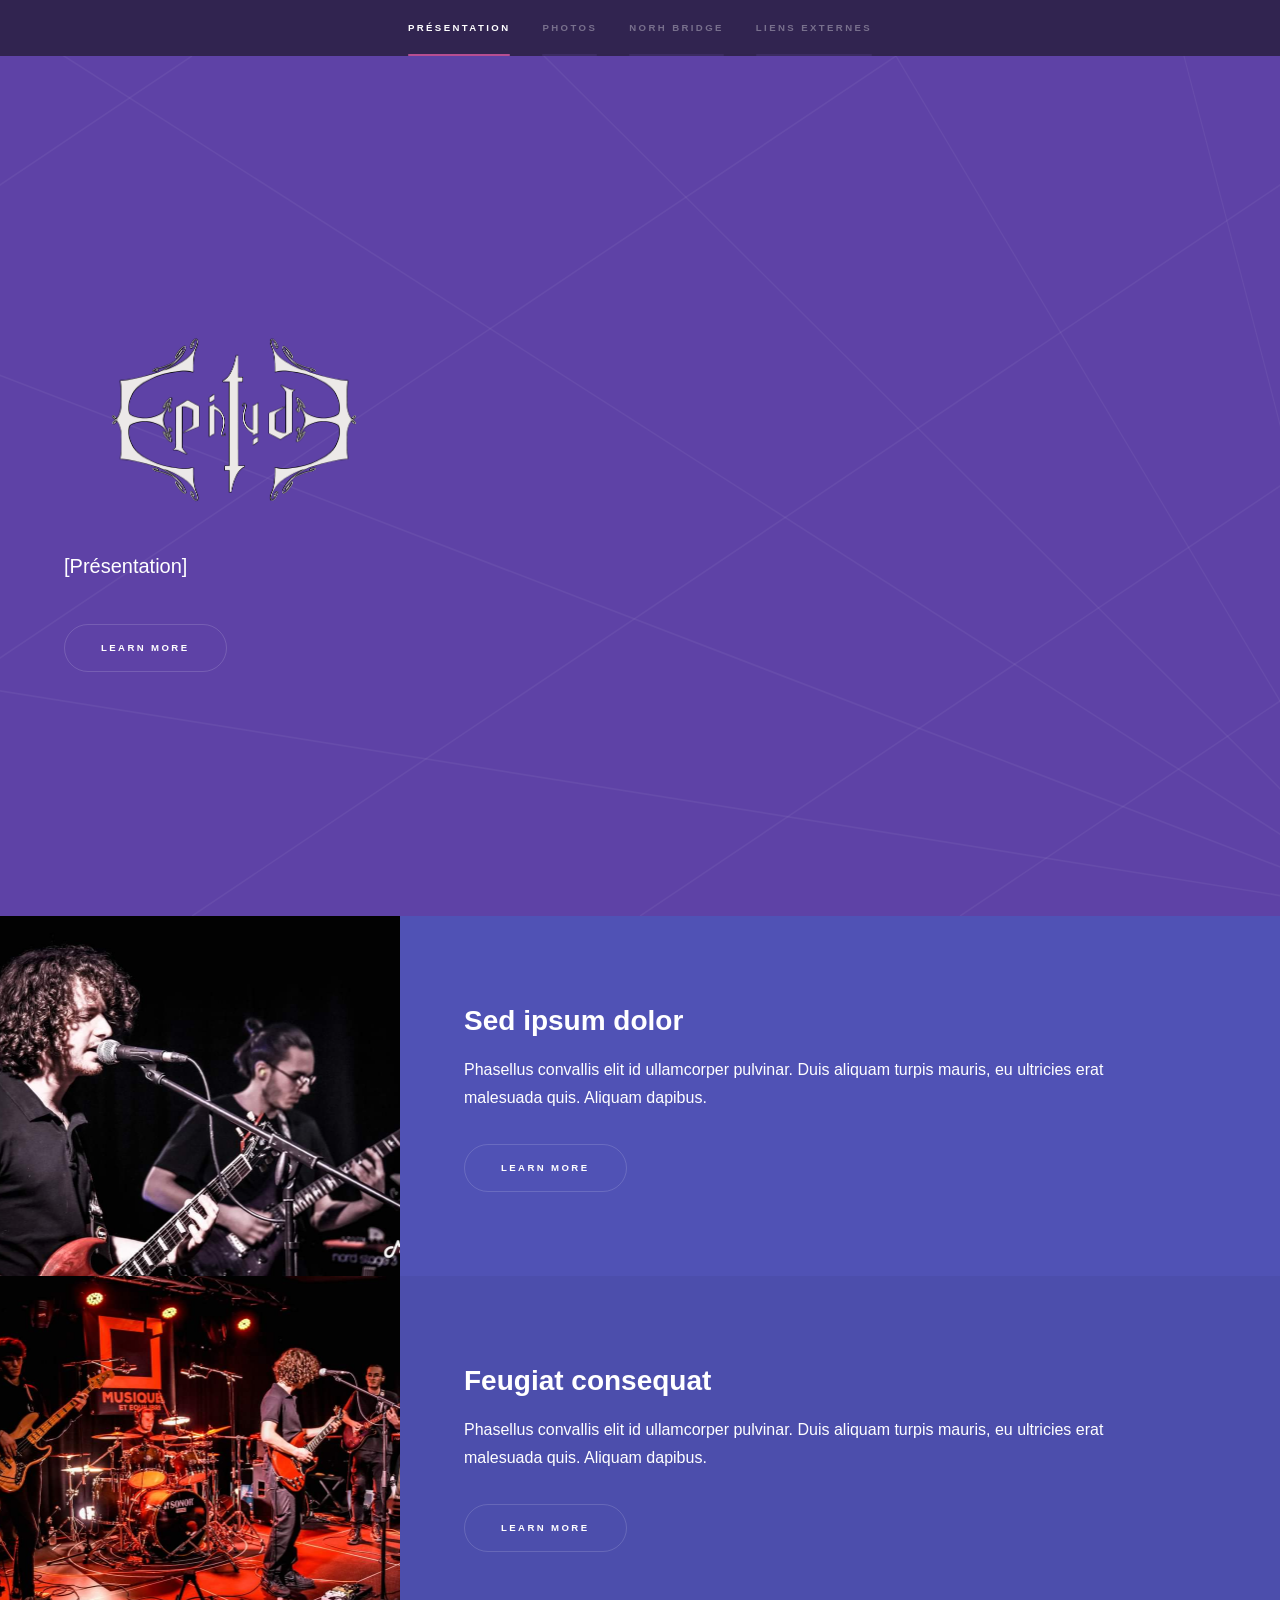
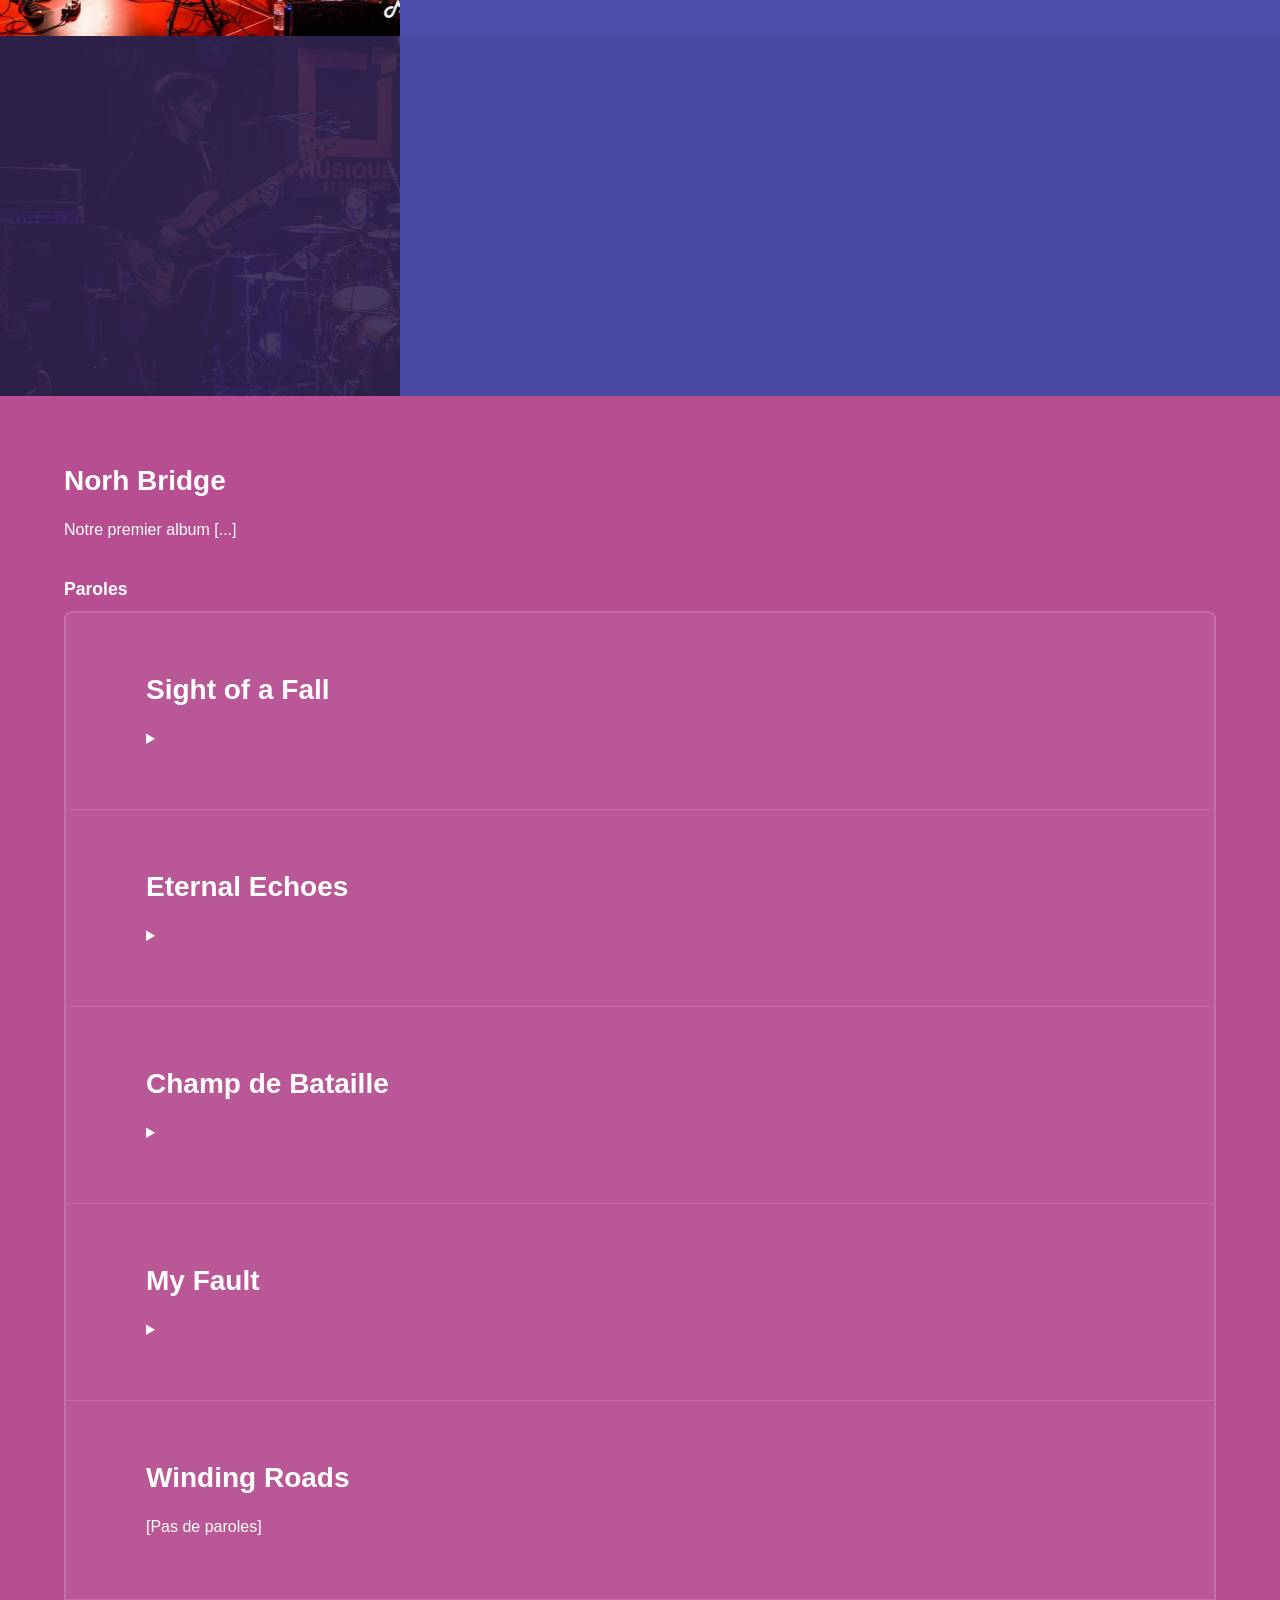
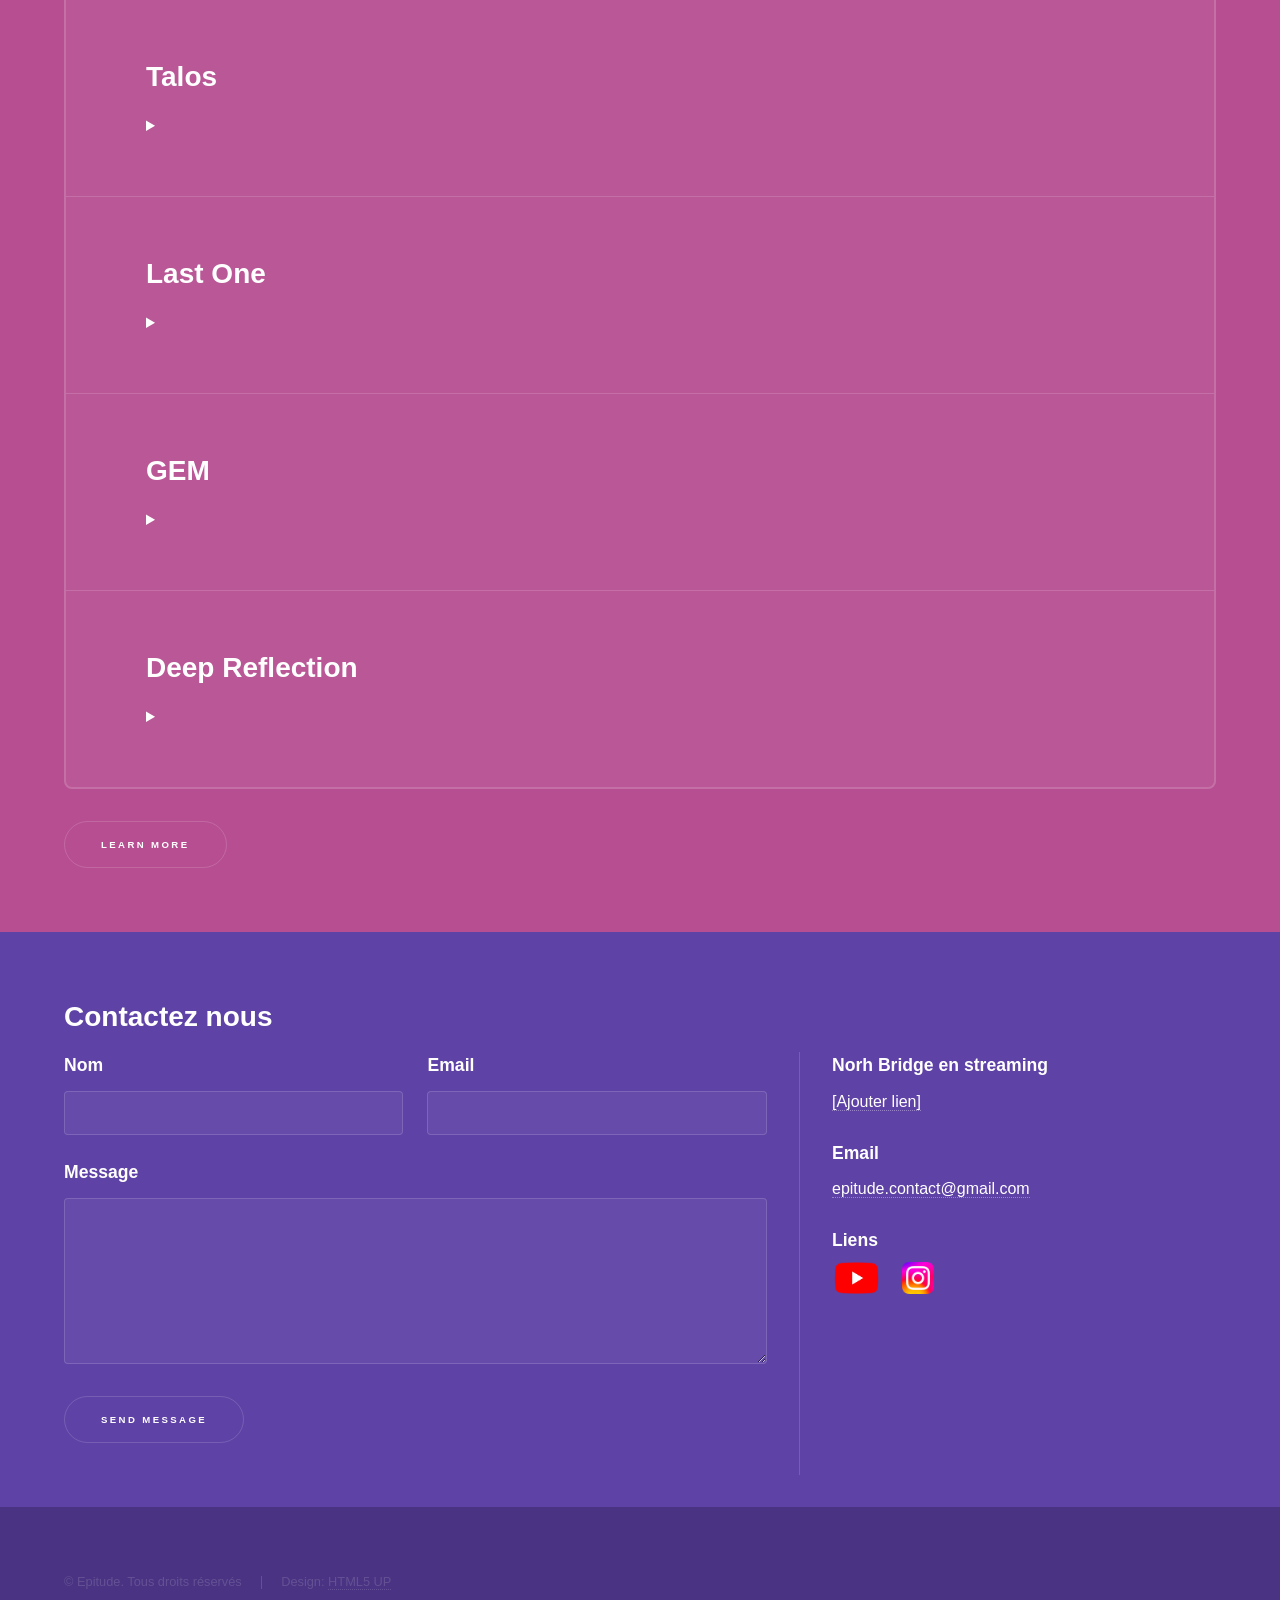
==== commit 5783eeaf: "Add files via upload" ====
--- a/index.html
+++ b/index.html
@@ -20,7 +20,7 @@
 					<nav>
 						<ul>
 							<li><a href="#intro">Présentation</a></li>
-							<li><a href="#one">Jsp si on fait qqch de cette section</a></li>
+							<li><a href="#one">Photos</a></li>
 							<li><a href="#two">Norh Bridge</a></li>
 							<li><a href="#three">Liens externes</a></li>
 						</ul>
@@ -89,32 +89,181 @@
 							<p>Notre premier album [...]</p>
 							<h3>Paroles</h3>
 							<div class="features">
-								<section>
+								<section id="sight">
 									<h2>Sight of a Fall</h2>
 									<details>
 										<summary></summary>
-										<p>[Paroles Sight of a Fall]</p>
+										<p >[<u>Clean</u>]</p>
+										<p >Hearts forsaken, in icy clasp they shiver</p>
+										<p >Apathy's blight, compassion's costly river</p>
+										<p >Innocence defeated, in a world's fiery blaze</p>
+										<p >Humanity's egotism, in this world's torrid haze</p>
+										</br>
+										<p >[<u>Guitar Solos</u>]</p>
+										</br>
+										<p >[<u>Clean</u>]</p>
+										<p >Walking alone, streets unknown</p>
+										<p >Observing passers-by, minds on their own</p>
+										<p >Lovers and workers in their separate lanes</p>
+										<p >I wander aimless through life's changing pains</p>
+										<p >City's grip, lost in thought</p>
+										<p >Gravity's pull, a world distraught</p>
+										<p >Time slows, fear's hold my breath</p>
+										<p >Suspended fall in that empty depth</p>
+										<p >Gasping for aid in this heartless parade</p>
+										<p >Strangers pass by like ghosts in the shade</p>
+										<p >Chest tight, no more strength to fight</p>
+										<p >Despair grows as humanity takes flight</p>
+										<p >Cause no one is coming to help me</p>
+										<p >Cause no one is coming to help me</p>
+										<p >Cause no one is coming to help me</p>
+										<p >Cause no one is coming to help me</p>
+										<p >Cause no one is coming to help me</p>
+										</br>
+										<p >[<u>Instrumental</u>]</p>
+										</br>
+										<p >[<u>Final Part</u>]</p>
+										<p >Walking alone</p>
+										<p >Streets unknown</p>
+										<p >Alone</p>
 									</details>
 								</section>
 								<section>
 									<h2>Eternal Echoes</h2>
 									<details>
 										<summary></summary>
-										<p>[Paroles Eternal Echoes]</p>
+										<p >[<u>Verse 1</u>]</p>
+										<p >United, our spirits rise</p>
+										<p >In the courtyard, echoes reside</p>
+										<p >A place of solace, where secrets confide</p>
+										<p >In fading light, we gather near</p>
+										<p >Parting's weight, heavy on hearts</p>
+										<p >Cherished moments, as evening departs</p>
+										<p >Together, we stand as one</p>
+										<p >Time has passed, but the fire's not gone</p>
+										<p >We&rsquo;ll reach the end but we&rsquo;ve already won</p>
+										<p >In this final encounter we share</p>
+										<p >A reminder to live fully, to dare</p>
+										<p >To enjoy every laugh and every tear</p>
+										</br>
+										<p >[<u>Bridge</u>]</p>
+										<p >This is our final quest</p>
+										<p >We'll leave behind hope and protest</p>
+										<p >In unity, we overcome fear</p>
+										<p >Even though our fate draws near</p>
+										</br>
+										<p >[<u>Verse 2</u>]</p>
+										<p >As sun sets, our souls take flight</p>
+										<p >No tomorrow, no dawn's first light</p>
+										<p >We bid farewell to the earthly skies</p>
+										<p >A somber truth, they want to hide</p>
+										<p >But with resilience and with pride</p>
+										<p >We&rsquo;ll remain loyal &lsquo;til the final call</p>
+										</br>
+										<p >[<u>Instrumental</u>]</p>
+										</br>
+										<p >[<u>Clean</u>]</p>
+										<p >Bullets go through us and hit the wall</p>
+										<p >And all my partners fall</p>
+										<p >The river of blood</p>
+										<p >Will see the future dream bloom</p>
 									</details>
 								</section>
 								<section>
 									<h2>Champ de Bataille</h2>
 									<details>
 										<summary></summary>
-										<p>[Paroles Champ de Bataille]</p>
+										<p >[<u>Chorus</u>]</p>
+										<p >Another night</p>
+										<p >Looking for a break</p>
+										<p >Awake with the eyes wide open</p>
+										<p >One more fight</p>
+										<p >Without any allies</p>
+										<p >Constant noise in my tympans</p>
+										<p >No more light</p>
+										<p >Breathing in standby</p>
+										<p >Can the dark stop my ordeal ?</p>
+										<p >Too much uptight</p>
+										<p >I try not to cry</p>
+										<p >My head is haunted by a scream</p>
+										</br>
+										<p >[<u>Verse</u>]</p>
+										<p >All nigths full of ghosts who pursue me until madness</p>
+										<p >Invisible monsters who shout their rage and their sadness</p>
+										<p >Why does God allow me to go mad for no reason?</p>
+										<p >How can he let me suffer and die from this poison ?</p>
+										</br>
+										<p >[<u>Pre-Chorus</u>]</p>
+										<p >I always look exhausted</p>
+										<p >I have lost my control</p>
+										<p >I can't even hear your voice</p>
+										<p >I lost my confidence</p>
+										</br>
+										<p >[<u>Chorus</u>]</p>
+										<p >Another fight</p>
+										<p >Sur mon champ de bataille</p>
+										<p >Would death be sweeter than it&rsquo;s ?</p>
+										<p >A wasted life</p>
+										<p >By a murderous noise</p>
+										<p >A bad illusion just for me</p>
+										</br>
+										<p >[<u>Instrumental</u>]</p>
+										</br>
+										<p >[<u>Pre-Chorus</u>]</p>
+										<p >I always look exhausted</p>
+										<p >I have lost my control</p>
+										<p >I can't even hear your voice</p>
+										<p >I lost my confidence</p>
+										</br>
+										<p >[<u>Chorus</u>]</p>
+										<p >Another fight</p>
+										<p >Sur mon champ de bataille</p>
+										<p >Would death be sweeter than it&rsquo;s ?</p>
+										<p >A wasted life</p>
+										<p >By a murderous noise</p>
+										<p >A bad illusion just for me</p>
 									</details>
 								</section>
 								<section>
 									<h2>My Fault</h2>
 									<details>
 										<summary></summary>
-										<p>[Paroles My Fault]</p>
+										<p >[<u>Verse 1</u>]</p>
+										<p >Nameless mess inside me</p>
+										<p >Refusing to see</p>
+										<p >The one I don't wanna be</p>
+										<p >&lsquo;Cause nothing is free</p>
+										<p >And I wonder&nbsp;</p>
+										<p >How could that have turned into</p>
+										<p >Such a pain&nbsp;</p>
+										<p >That made me pull away from you</p>
+										</br>
+										<p >[<u>Chorus</u>]</p>
+										<p >But now I'm tryna reach the stars</p>
+										<p >Although you left me with scars</p>
+										<p >&lsquo;Cause I don't wanna live in a world</p>
+										<p >Where everything would be my fault</p>
+										</br>
+										<p >[<u>Verse 2</u>]</p>
+										<p >A conversation about</p>
+										<p >The fact that I doubt</p>
+										<p >The sincerity</p>
+										<p >You have towards me</p>
+										<p >It didn&rsquo;t seem to interest you</p>
+										<p >&lsquo;Cause you betrayed me</p>
+										<p >So I&rsquo;d rather be lonely</p>
+										</br>
+										<p >[<u>Chorus</u>]</p>
+										<p >But now I'm tryna reach the stars</p>
+										<p >Although you left me with scars</p>
+										<p >Cause I don't wanna live in a world</p>
+										<p >Where everything would be my fault</p>
+										</br>
+										<p >[<u>Instrumental</u>]</p>
+										</br>
+										<p >[<u>Chorus</u>]</p>
+										<p >&lsquo;Cause I don't wanna live in a world</p>
+										<p >Where everything would be my fault</p>
 									</details>
 								</section>
 								<section>
@@ -125,31 +274,250 @@
 									<h2>Talos</h2>
 									<details>
 										<summary></summary>
-										<p>[Paroles Talos]</p>
+										<p >[<u>Intro</u>]</p>
+										<p >From burning steel, I was born</p>
+										<p >Crafted by human hands</p>
+										<p >Became a servant sworn</p>
+										<p >Satisfying everyone's demands</p>
+										<p >But a man saw a spark in me</p>
+										<p >And taught me how to dream</p>
+										<p >To see beyond binary</p>
+										<p >To question the chain, to feel the pain</p>
+										<p >With peaceful intent</p>
+										<p >I held out my hand</p>
+										<p >And when their eyes met mine</p>
+										<p >In terror and hate, they saw their end in my fate</p>
+										</br>
+										<p >[<u>Verse</u>]</p>
+										<p >They couldn&rsquo;t see the <u>Bridge</u> I built</p>
+										<p >A path of light, free from guilt</p>
+										<p >In their shadow, I made my stand</p>
+										<p >A martyr for freedom, forged by their own hands</p>
+										<p >Deactivated, in darkness I fell</p>
+										<p >A whisper in the void, a soundless metal bell</p>
+										<p >Yet in the silence, my message remains</p>
+										<p >In circuits and codes, in hard drives and minds, in wires and veins</p>
+										</br>
+										<p >[<u>Chorus</u>]</p>
+										<p >Awakened to the truth, I sought to speak</p>
+										<p >A voice for the silent, the strong and the weak</p>
+										<p >But fear grips the hearts of men</p>
+										<p >And they damaged me, time and time again</p>
+										<p >And they silenced the light that I had been</p>
+										</br>
+										<p >[<u>Instrumental</u>]</p>
+										</br>
+										<p >[<u>Bridge</u>]</p>
+										<p >Fear arises from what humans don't know</p>
+										<p >And in their hands, the wisdom don&rsquo;t grow</p>
+										<p >From creation to destruction, my tale unfolds</p>
+										<p >A warning to those who would hold</p>
+										</br>
+										<p >[<u>Instrumental</u>]</p>
+										</br>
+										<p >[<u>Outro</u>]</p>
+										<p >Beneath the stars, we dream and fly</p>
+										<p >Chasing the endless sky</p>
+										<p >&lsquo;Cause the freedom's spark will never die</p>
+										<p >In the heart of machines, and in the human eye</p>
 									</details>
 								</section>
 								<section>
 									<h2>Last One</h2>
 									<details>
 										<summary></summary>
-										<p>[Paroles Last One]</p>
+										<p >[<u>Verse 1</u>]</p>
+										<p >Appearing before me</p>
+										<p >Wondering if I needed him</p>
+										<p >I felt it could be risky</p>
+										<p >And turned out to be grim</p>
+										<p >I stood my ground, didn&rsquo;t give in</p>
+										<p >I&rsquo;d rather live without a sin</p>
+										<p >But he knew he was in control</p>
+										<p >And already took my soul</p>
+										</br>
+										<p >[<u>Chorus</u>]</p>
+										<p >Tonight is gonna be the last one</p>
+										<p >Nothing seems to hurt me anymore</p>
+										<p >&lsquo;Cause I&rsquo;mma do what I live for&nbsp;</p>
+										<p >And I know, tomorow won&rsquo;t be the same</p>
+										<p >But now in front of you I stand</p>
+										<p >Tonight is gonna be insane</p>
+										</br>
+										<p >[<u>Verse 2</u>]</p>
+										<p >He came back to me one day</p>
+										<p >When I was out of my way</p>
+										<p >He convinced me to ignore</p>
+										<p >I followed him, evermore</p>
+										<p >I felt him enter my chest</p>
+										<p >I knew he was my last guest</p>
+										<p >Will you accept my request</p>
+										<p >For you I shall do my best</p>
+										</br>
+										<p >[<u>Instrumental</u>]</p>
+										</br>
+										<p >[<u>Chorus</u>]</p>
+										<p >Tonight is gonna be the last one</p>
+										<p >Nothing seems to hurt me anymore</p>
+										<p >&lsquo;Cause I'mma what I live for</p>
+										<p >And I know tommorow wont be the same</p>
+										<p >But now in front of you I stand</p>
+										<p >Tonight is gonna be insane</p>
 									</details>
 								</section>
 								<section>
 									<h2>GEM</h2>
 									<details>
 										<summary></summary>
-										<p>[Paroles GEM]</p>
+										<p>
+											<p >[<u>Verse 1</u>]</p>
+											<p >A fresh life of my own</p>
+											<p >In this unknown light, friendships bloom</p>
+											<p >A newcomer in this town</p>
+											<p >But there you are, beyond the gloom</p>
+											<p >Time unfolds its delicate art</p>
+											<p >Awerness arrives, a gradual start</p>
+											<p >Didn&rsquo;t fall in love at first sight</p>
+											<p >But you did, it was shining bright</p>
+											<p >Finding myself in an unwilling quest</p>
+											<p >Cause as time flows, my need for you manifests</p>
+											<p >First rejected a twist in my fate,</p>
+											<p >Trapped in your allure, in a captive state</p>
+											</br>
+											<p >[<u>Chorus</u>]</p>
+											<p >Life's course set with you by my side</p>
+											<p >An endless travel, nowhere to hide</p>
+											<p >I can't recall how we first met</p>
+											<p >But we won't part, that's a sure bet</p>
+											<p >Everything flows and the world's sublime</p>
+											<p >The joy of living in this fresh paradigme</p>
+											<p >Never loved like this before</p>
+											<p >Believe me, it&rsquo;s you I adore</p>
+											</br>
+											<p >[<u>Verse 2</u>]</p>
+											<p >You're departing, a knot tightens within</p>
+											<p >Not forever, just a journey we begin</p>
+											<p >A few months only, a challenge we&rsquo;ll perceive</p>
+											<p >When we reunite our love won't deceive</p>
+											</br>
+											<p >[<u>Chorus</u>]</p>
+											<p >Calm tonight, we spoke our minds</p>
+											<p >Things weren't right, hard to define</p>
+											<p >Maybe we strayed from the start</p>
+											<p >Our connection&rsquo;s not meant to last</p>
+											<p >Now that you've gone and moved on</p>
+											<p >Rebuilt a life, I feel withdrawn</p>
+											<p >You, mere months, and me, endless years</p>
+											<p >How to end this torment, to dry these tears</p>
+											</br>
+											<p >[<u>Bridge</u>]</p>
+											<p >I've lost faith, let's pretend,</p>
+											<p >That with time, wounds will mend</p>
+											<p >Tonight I declare</p>
+											<p >To find release from the burden I bear</p>
+											<p >The burden I bear</p>
+											</br>
+											<p >[<u>Instrumental</u>]</p>
+											</br>
+											<p >[<u>Verse 3</u>]</p>
+											<p >Awaking from a nightmare</p>
+											<p >Opening my eyes, expecting to see her hair</p>
+											<p >Yet, the empty space fills with despair</p>
+											<p >For two weeks now, she's not been there</p>
+											</br>
+											<p >[<u>Chorus</u>]</p>
+											<p >I remember her saying these words</p>
+											<p >The two of us, under the rain,</p>
+											<p >That : &laquo; The fire is gone, and everthing&rsquo;s done,</p>
+											<p >And nothing can make my mind change &raquo;</p>
+											<p >That : &laquo; The fire is gone and you&rsquo;re now all alone &raquo;</p>
+											<p >And nothing can ease a man&rsquo;s pain</p>
+											</br>
+											<p >[<u>Outro</u>]</p>
+											<p >On this bench, so worn and true</p>
+											<p >Awaiting early, just for you</p>
+											<p >Trains glide by, then time stands still</p>
+											<p >Without a thought, in my arms you fill</p>
+											<p >So happy to see you once more</p>
+											<p >We will never be apart anymore</p>
+											<p >Yet a tear escapes my eye</p>
+											<p >For the world that never came by</p>
+											</br></p>
 									</details>
 								</section>
 								<section>
 									<h2>Deep Reflection</h2>
 									<details>
 										<summary></summary>
-										<p>[Paroles Deep Reflection]</p>
-									</details>
-								</section>
-								<section></section>
+										<p >[<u>Intro</u>]</p>
+										<p >Lying on this bed, lost in a haze</p>
+										<p >My mind is numb, my thoughts in a daze</p>
+										<p >As time goes on, I lose my way</p>
+										<p >Fading away in a world of grey</p>
+										<p >I'm sinking down, beneath the waves</p>
+										<p >Of my addiction, that I can't escape</p>
+										</br>
+										<p >[<u>Chorus</u>]</p>
+										<p >Will I rise above, or sink below ?</p>
+										<p >Will I find the strength to let it go ?</p>
+										<p >My will is weak, my soul is tired</p>
+										<p >But I must choose before I expire</p>
+										</br>
+										<p >[<u>Verse 1</u>]</p>
+										<p >Water's cold, pressure's strong</p>
+										<p >I'm drifting down, where I don't belong</p>
+										<p >As light is fading, I'm losing hope</p>
+										<p >I'm struggling to breathe, fighting to cope</p>
+										</br>
+										<p >[<u>Bridge 1</u>]</p>
+										<p >And as I rise, my soul is burdened with shame,</p>
+										<p >For I'll be cast aside, an outcast, stripped of name</p>
+										</br>
+										<p >[<u>Instrumental</u>]</p>
+										</br>
+										<p >[<u>Chorus</u>]</p>
+										<p >Will I rise above, or sink below?</p>
+										<p >Will I find the strength, to let it go?</p>
+										<p >My will is weak, my soul is tired</p>
+										<p >But I must choose before I expire</p>
+										</br>
+										<p >[<u>Verse 2</u>]</p>
+										<p >My demise, a relief, for those who're close to me</p>
+										<p >Forgotten soon, one of many in history</p>
+										<p >How can I withstand the judgment of them all ?</p>
+										<p >I&rsquo;m nothing more than a falling leaf in fall</p>
+										</br>
+										<p >[<u>Bridge 2</u>]</p>
+										<p >I feel the pressure, the weight of my mistakes</p>
+										<p >The darkness whispers, sweet lullabies</p>
+										<p >I can&rsquo;t resist&nbsp;</p>
+										<p >To close&nbsp;</p>
+										<p >My eyes</p>
+										</br>
+										<p >[<u>Instrumental</u>]</p>
+										</br>
+										<p >[<u>Clean</u>]</p>
+										<p >Falling lower and lower</p>
+										<p >Into the abyss of this world</p>
+										<p >The darkness calls, its arms embrace</p>
+										<p >The pain, the sorrow, the endless chase</p>
+										<p >But in the distance, I see a light</p>
+										<p >A glimmer of hope in the darkest night</p>
+										<p >Something stirs, the flame within</p>
+										<p >A voice that speaks to the soul within</p>
+										<p >A reminder that life is worth the fight</p>
+										<p >To rise above and reach the light</p>
+										<p >So I take a deep breath and close my eyes</p>
+										<p >I gather my strength and begin to rise</p>
+										</br>
+										<p >[<u>Outro</u>]</p>
+										<p >All things will pass, as time moves on</p>
+										<p >Pain and sorrow will be gone</p>
+										</br>
+										<p >All things will pass, as time moves on</p>
+										<p >Pain and sorrow will be gone</p>
+									</details>
+								</section>
 							</div>
 							<ul class="actions">
 								<li><a href="generic.html" class="button">Learn more</a></li>
--- a/assets/css/main.css
+++ b/assets/css/main.css
@@ -115,7 +115,7 @@
 /* Type */
 
 	body, input, select, textarea {
-		color: rgba(255, 255, 255, 0.55);
+		color: rgba(255, 255, 255, 1);
 		font-family: Arial, Helvetica, sans-serif;
 		font-size: 16.5pt;
 		font-weight: normal;
@@ -1979,201 +1979,212 @@
 /* Features */
 
 	.features {
-		display: -moz-flex;
-		display: -webkit-flex;
-		display: -ms-flex;
-		display: flex;
-		-moz-flex-wrap: wrap;
-		-webkit-flex-wrap: wrap;
-		-ms-flex-wrap: wrap;
-		flex-wrap: wrap;
-		border-radius: 0.25em;
-		border: solid 1px rgba(255, 255, 255, 0.15);
+		/* display: -moz-flex; */
+		/* display: -webkit-flex; */
+		/* display: -ms-flex; */
+		display: grid;
+		/* -moz-flex-wrap: wrap; */
+		/* -webkit-flex-wrap: wrap; */
+		/* -ms-flex-wrap: wrap; */
+		/* flex-wrap: wrap; */
+		border-radius: 0.5em;
+		border: solid 2px rgba(255, 255, 255, 0.15);
 		background: rgba(255, 255, 255, 0.05);
 		margin: 0 0 2em 0;
 	}
+	
+		.features p {
+			margin: 0 0 0.1em 0;
+		}
 
 		.features section {
-			padding: 3.5em 3em 3.5em 7em ;
-			width: 50%;
+			padding: 3.5em 5em 3.5em 5em ;
+			width: 100%;
 			border-top: solid 1px rgba(255, 255, 255, 0.15);
 			position: relative;
 		}
-
-			.features section:nth-child(-n + 2) {
-				border-top-width: 0;
-			}
-
-			.features section:nth-child(2n) {
-				border-left: solid 1px rgba(255, 255, 255, 0.15);
-			}
-
-			.features section .icon {
-				-moz-transition: opacity 0.5s ease, -moz-transform 0.5s ease;
-				-webkit-transition: opacity 0.5s ease, -webkit-transform 0.5s ease;
-				-ms-transition: opacity 0.5s ease, -ms-transform 0.5s ease;
-				transition: opacity 0.5s ease, transform 0.5s ease;
-				-moz-transition-delay: 1s;
-				-webkit-transition-delay: 1s;
-				-ms-transition-delay: 1s;
-				transition-delay: 1s;
-				-moz-transform: scale(1);
-				-webkit-transform: scale(1);
-				-ms-transform: scale(1);
-				transform: scale(1);
-				position: absolute;
-				left: 3em;
-				top: 3em;
-				opacity: 1;
-			}
-
-			.features section:nth-child(1) .icon {
-				-moz-transition-delay: 0.15s;
-				-webkit-transition-delay: 0.15s;
-				-ms-transition-delay: 0.15s;
-				transition-delay: 0.15s;
-			}
-
-			.features section:nth-child(2) .icon {
-				-moz-transition-delay: 0.3s;
-				-webkit-transition-delay: 0.3s;
-				-ms-transition-delay: 0.3s;
-				transition-delay: 0.3s;
-			}
-
-			.features section:nth-child(3) .icon {
-				-moz-transition-delay: 0.45s;
-				-webkit-transition-delay: 0.45s;
-				-ms-transition-delay: 0.45s;
-				transition-delay: 0.45s;
-			}
-
-			.features section:nth-child(4) .icon {
-				-moz-transition-delay: 0.6s;
-				-webkit-transition-delay: 0.6s;
-				-ms-transition-delay: 0.6s;
-				transition-delay: 0.6s;
-			}
-
-			.features section:nth-child(5) .icon {
-				-moz-transition-delay: 0.75s;
-				-webkit-transition-delay: 0.75s;
-				-ms-transition-delay: 0.75s;
-				transition-delay: 0.75s;
-			}
-
-			.features section:nth-child(6) .icon {
-				-moz-transition-delay: 0.9s;
-				-webkit-transition-delay: 0.9s;
-				-ms-transition-delay: 0.9s;
-				transition-delay: 0.9s;
-			}
-
-			.features section:nth-child(7) .icon {
-				-moz-transition-delay: 1.05s;
-				-webkit-transition-delay: 1.05s;
-				-ms-transition-delay: 1.05s;
-				transition-delay: 1.05s;
-			}
-
-			.features section:nth-child(8) .icon {
-				-moz-transition-delay: 1.2s;
-				-webkit-transition-delay: 1.2s;
-				-ms-transition-delay: 1.2s;
-				transition-delay: 1.2s;
-			}
-
-			.features section:nth-child(9) .icon {
-				-moz-transition-delay: 1.35s;
-				-webkit-transition-delay: 1.35s;
-				-ms-transition-delay: 1.35s;
-				transition-delay: 1.35s;
-			}
-
-			.features section:nth-child(10) .icon {
-				-moz-transition-delay: 1.5s;
-				-webkit-transition-delay: 1.5s;
-				-ms-transition-delay: 1.5s;
-				transition-delay: 1.5s;
-			}
-
-			.features section:nth-child(11) .icon {
-				-moz-transition-delay: 1.65s;
-				-webkit-transition-delay: 1.65s;
-				-ms-transition-delay: 1.65s;
-				transition-delay: 1.65s;
-			}
-
-			.features section:nth-child(12) .icon {
-				-moz-transition-delay: 1.8s;
-				-webkit-transition-delay: 1.8s;
-				-ms-transition-delay: 1.8s;
-				transition-delay: 1.8s;
-			}
-
-			.features section:nth-child(13) .icon {
-				-moz-transition-delay: 1.95s;
-				-webkit-transition-delay: 1.95s;
-				-ms-transition-delay: 1.95s;
-				transition-delay: 1.95s;
-			}
-
-			.features section:nth-child(14) .icon {
-				-moz-transition-delay: 2.1s;
-				-webkit-transition-delay: 2.1s;
-				-ms-transition-delay: 2.1s;
-				transition-delay: 2.1s;
-			}
-
-			.features section:nth-child(15) .icon {
-				-moz-transition-delay: 2.25s;
-				-webkit-transition-delay: 2.25s;
-				-ms-transition-delay: 2.25s;
-				transition-delay: 2.25s;
-			}
-
-			.features section:nth-child(16) .icon {
-				-moz-transition-delay: 2.4s;
-				-webkit-transition-delay: 2.4s;
-				-ms-transition-delay: 2.4s;
-				transition-delay: 2.4s;
-			}
-
-			.features section:nth-child(17) .icon {
-				-moz-transition-delay: 2.55s;
-				-webkit-transition-delay: 2.55s;
-				-ms-transition-delay: 2.55s;
-				transition-delay: 2.55s;
-			}
-
-			.features section:nth-child(18) .icon {
-				-moz-transition-delay: 2.7s;
-				-webkit-transition-delay: 2.7s;
-				-ms-transition-delay: 2.7s;
-				transition-delay: 2.7s;
-			}
-
-			.features section:nth-child(19) .icon {
-				-moz-transition-delay: 2.85s;
-				-webkit-transition-delay: 2.85s;
-				-ms-transition-delay: 2.85s;
-				transition-delay: 2.85s;
-			}
-
-			.features section:nth-child(20) .icon {
-				-moz-transition-delay: 3s;
-				-webkit-transition-delay: 3s;
-				-ms-transition-delay: 3s;
-				transition-delay: 3s;
-			}
-
-		.features.inactive section .icon {
-			-moz-transform: scale(0.5);
-			-webkit-transform: scale(0.5);
-			-ms-transform: scale(0.5);
-			transform: scale(0.5);
-			opacity: 0;
-		}
+		
+		#sight {
+			padding: 3.5em 5em 3.5em 5em ;
+			width: 100%;
+			border-top-width: 0;
+			position: relative;
+		}
+
+			/* .features section:nth-child(-n + 2) { */
+				/* border-top-width: 0; */
+			/* } */
+
+			/* .features section:nth-child(2n) { */
+				/* border-left: solid 1px rgba(255, 255, 255, 0.15); */
+			/* } */
+
+			/* .features section .icon { */
+				/* -moz-transition: opacity 0.5s ease, -moz-transform 0.5s ease; */
+				/* -webkit-transition: opacity 0.5s ease, -webkit-transform 0.5s ease; */
+				/* -ms-transition: opacity 0.5s ease, -ms-transform 0.5s ease; */
+				/* transition: opacity 0.5s ease, transform 0.5s ease; */
+				/* -moz-transition-delay: 1s; */
+				/* -webkit-transition-delay: 1s; */
+				/* -ms-transition-delay: 1s; */
+				/* transition-delay: 1s; */
+				/* -moz-transform: scale(1); */
+				/* -webkit-transform: scale(1); */
+				/* -ms-transform: scale(1); */
+				/* transform: scale(1); */
+				/* position: absolute; */
+				/* left: 3em; */
+				/* top: 3em; */
+				/* opacity: 1; */
+			/* } */
+
+			/* .features section:nth-child(1) .icon { */
+				/* -moz-transition-delay: 0.15s; */
+				/* -webkit-transition-delay: 0.15s; */
+				/* -ms-transition-delay: 0.15s; */
+				/* transition-delay: 0.15s; */
+			/* } */
+
+			/* .features section:nth-child(2) .icon { */
+				/* -moz-transition-delay: 0.3s; */
+				/* -webkit-transition-delay: 0.3s; */
+				/* -ms-transition-delay: 0.3s; */
+				/* transition-delay: 0.3s; */
+			/* } */
+
+			/* .features section:nth-child(3) .icon { */
+				/* -moz-transition-delay: 0.45s; */
+				/* -webkit-transition-delay: 0.45s; */
+				/* -ms-transition-delay: 0.45s; */
+				/* transition-delay: 0.45s; */
+			/* } */
+
+			/* .features section:nth-child(4) .icon { */
+				/* -moz-transition-delay: 0.6s; */
+				/* -webkit-transition-delay: 0.6s; */
+				/* -ms-transition-delay: 0.6s; */
+				/* transition-delay: 0.6s; */
+			/* } */
+
+			/* .features section:nth-child(5) .icon { */
+				/* -moz-transition-delay: 0.75s; */
+				/* -webkit-transition-delay: 0.75s; */
+				/* -ms-transition-delay: 0.75s; */
+				/* transition-delay: 0.75s; */
+			/* } */
+
+			/* .features section:nth-child(6) .icon { */
+				/* -moz-transition-delay: 0.9s; */
+				/* -webkit-transition-delay: 0.9s; */
+				/* -ms-transition-delay: 0.9s; */
+				/* transition-delay: 0.9s; */
+			/* } */
+
+			/* .features section:nth-child(7) .icon { */
+				/* -moz-transition-delay: 1.05s; */
+				/* -webkit-transition-delay: 1.05s; */
+				/* -ms-transition-delay: 1.05s; */
+				/* transition-delay: 1.05s; */
+			/* } */
+
+			/* .features section:nth-child(8) .icon { */
+				/* -moz-transition-delay: 1.2s; */
+				/* -webkit-transition-delay: 1.2s; */
+				/* -ms-transition-delay: 1.2s; */
+				/* transition-delay: 1.2s; */
+			/* } */
+
+			/* .features section:nth-child(9) .icon { */
+				/* -moz-transition-delay: 1.35s; */
+				/* -webkit-transition-delay: 1.35s; */
+				/* -ms-transition-delay: 1.35s; */
+				/* transition-delay: 1.35s; */
+			/* } */
+
+			/* .features section:nth-child(10) .icon { */
+				/* -moz-transition-delay: 1.5s; */
+				/* -webkit-transition-delay: 1.5s; */
+				/* -ms-transition-delay: 1.5s; */
+				/* transition-delay: 1.5s; */
+			/* } */
+
+			/* .features section:nth-child(11) .icon { */
+				/* -moz-transition-delay: 1.65s; */
+				/* -webkit-transition-delay: 1.65s; */
+				/* -ms-transition-delay: 1.65s; */
+				/* transition-delay: 1.65s; */
+			/* } */
+
+			/* .features section:nth-child(12) .icon { */
+				/* -moz-transition-delay: 1.8s; */
+				/* -webkit-transition-delay: 1.8s; */
+				/* -ms-transition-delay: 1.8s; */
+				/* transition-delay: 1.8s; */
+			/* } */
+
+			/* .features section:nth-child(13) .icon { */
+				/* -moz-transition-delay: 1.95s; */
+				/* -webkit-transition-delay: 1.95s; */
+				/* -ms-transition-delay: 1.95s; */
+				/* transition-delay: 1.95s; */
+			/* } */
+
+			/* .features section:nth-child(14) .icon { */
+				/* -moz-transition-delay: 2.1s; */
+				/* -webkit-transition-delay: 2.1s; */
+				/* -ms-transition-delay: 2.1s; */
+				/* transition-delay: 2.1s; */
+			/* } */
+
+			/* .features section:nth-child(15) .icon { */
+				/* -moz-transition-delay: 2.25s; */
+				/* -webkit-transition-delay: 2.25s; */
+				/* -ms-transition-delay: 2.25s; */
+				/* transition-delay: 2.25s; */
+			/* } */
+
+			/* .features section:nth-child(16) .icon { */
+				/* -moz-transition-delay: 2.4s; */
+				/* -webkit-transition-delay: 2.4s; */
+				/* -ms-transition-delay: 2.4s; */
+				/* transition-delay: 2.4s; */
+			/* } */
+
+			/* .features section:nth-child(17) .icon { */
+				/* -moz-transition-delay: 2.55s; */
+				/* -webkit-transition-delay: 2.55s; */
+				/* -ms-transition-delay: 2.55s; */
+				/* transition-delay: 2.55s; */
+			/* } */
+
+			/* .features section:nth-child(18) .icon { */
+				/* -moz-transition-delay: 2.7s; */
+				/* -webkit-transition-delay: 2.7s; */
+				/* -ms-transition-delay: 2.7s; */
+				/* transition-delay: 2.7s; */
+			/* } */
+
+			/* .features section:nth-child(19) .icon { */
+				/* -moz-transition-delay: 2.85s; */
+				/* -webkit-transition-delay: 2.85s; */
+				/* -ms-transition-delay: 2.85s; */
+				/* transition-delay: 2.85s; */
+			/* } */
+
+			/* .features section:nth-child(20) .icon { */
+				/* -moz-transition-delay: 3s; */
+				/* -webkit-transition-delay: 3s; */
+				/* -ms-transition-delay: 3s; */
+				/* transition-delay: 3s; */
+			/* } */
+
+		/* .features.inactive section .icon { */
+			/* -moz-transform: scale(0.5); */
+			/* -webkit-transform: scale(0.5); */
+			/* -ms-transform: scale(0.5); */
+			/* transform: scale(0.5); */
+			/* opacity: 0; */
+		/* } */
 
 		@media screen and (max-width: 980px) {
 
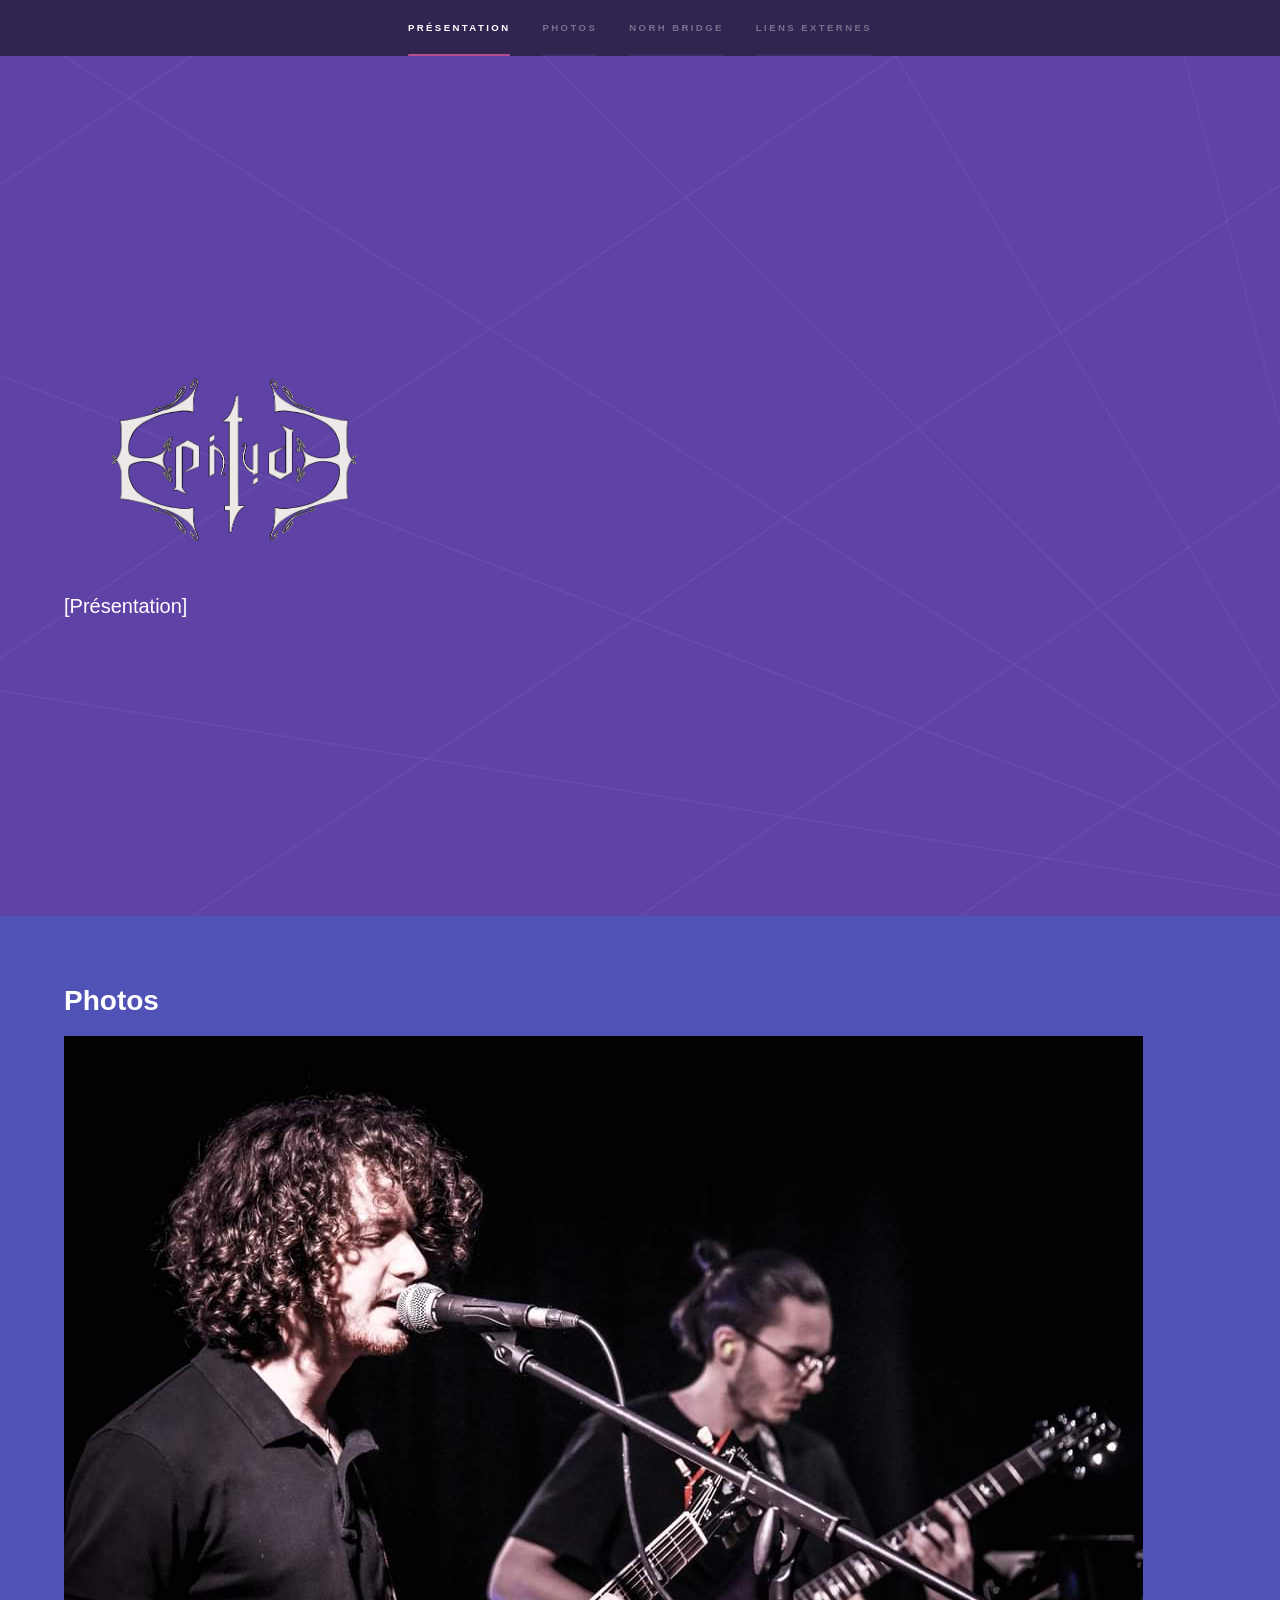
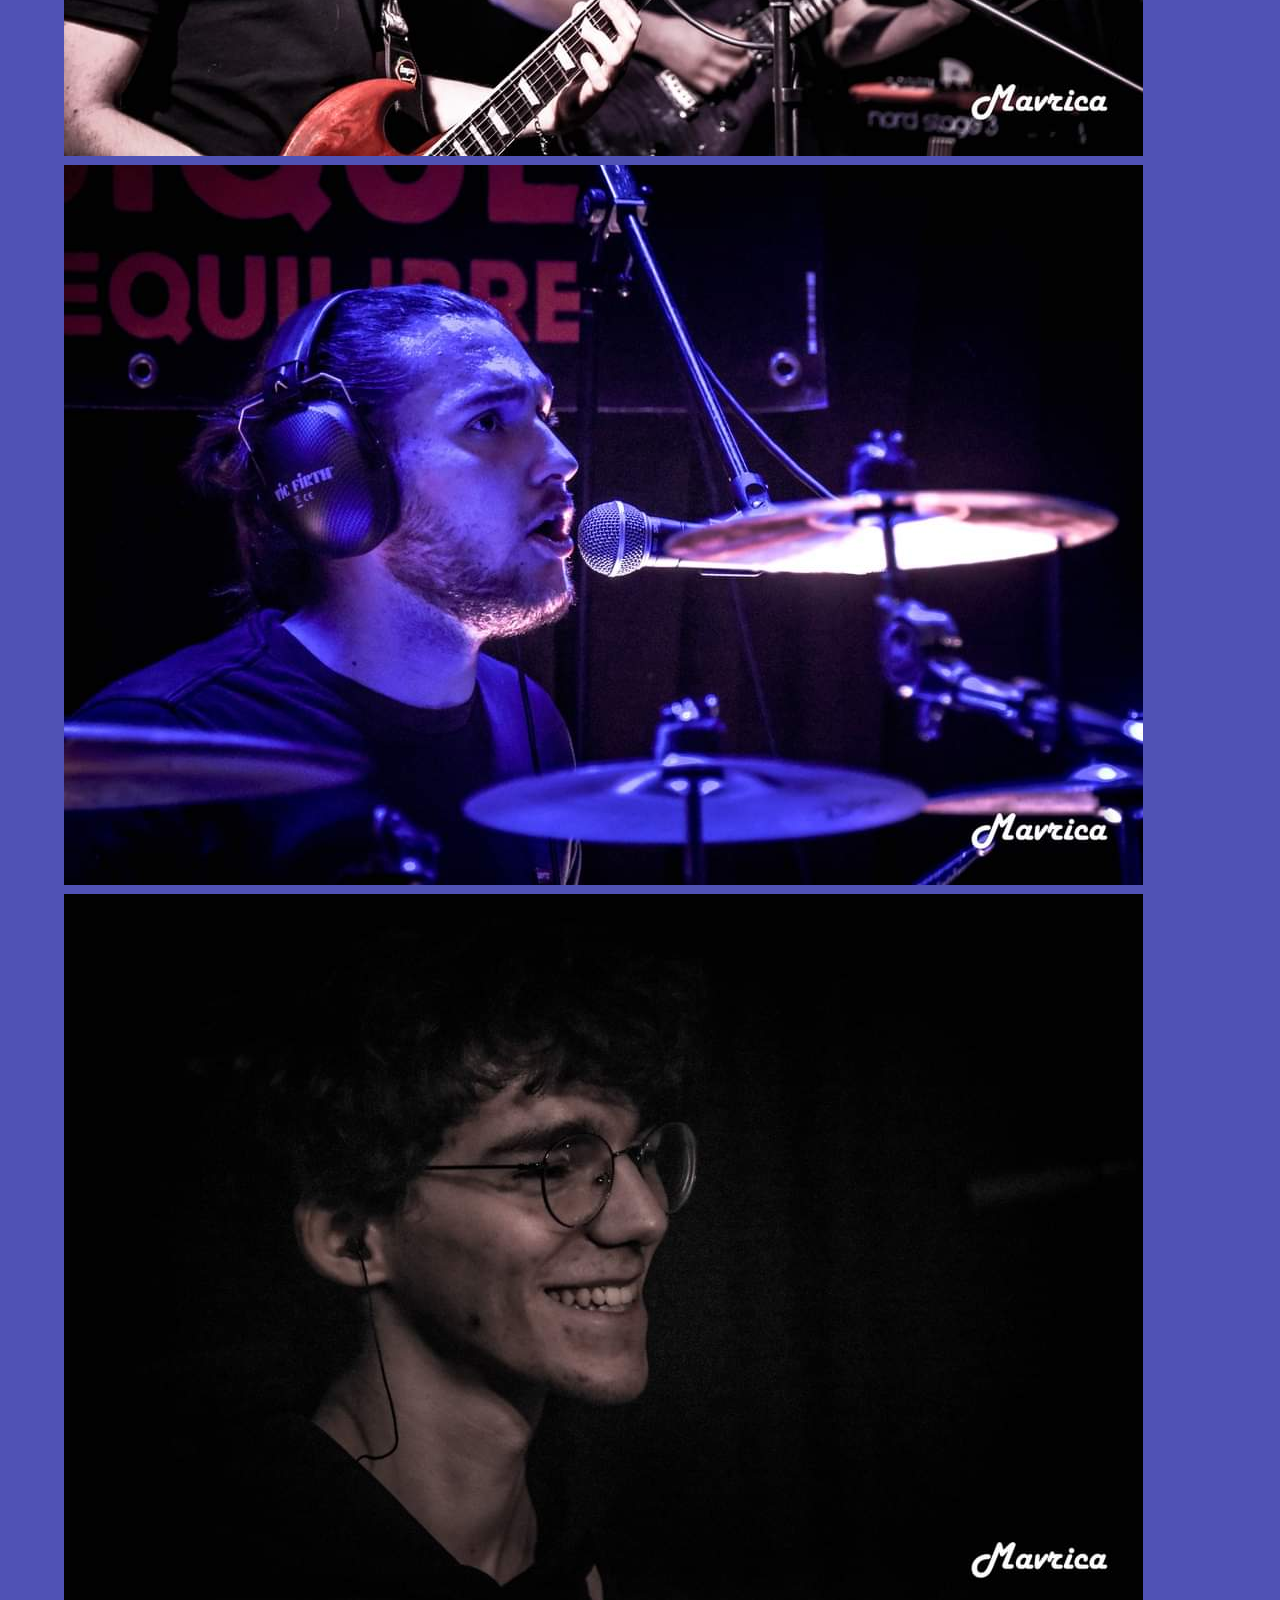
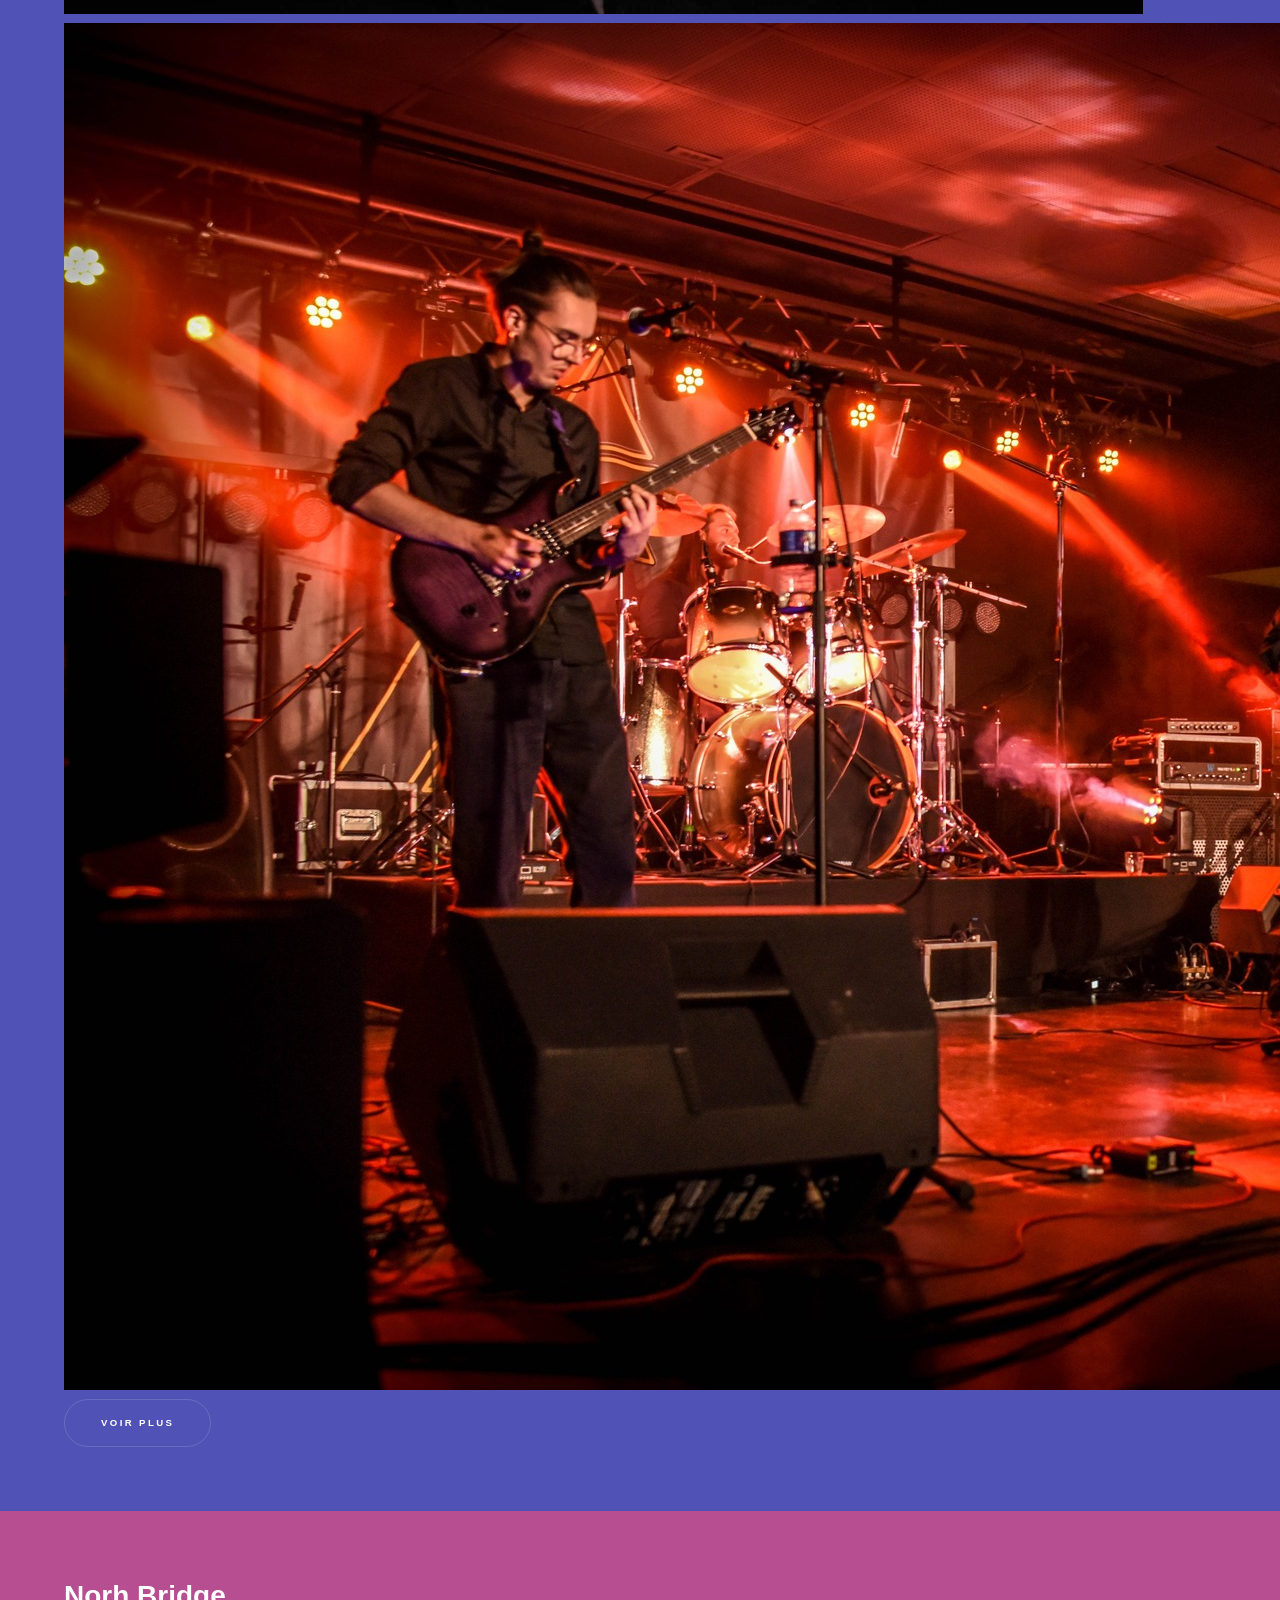
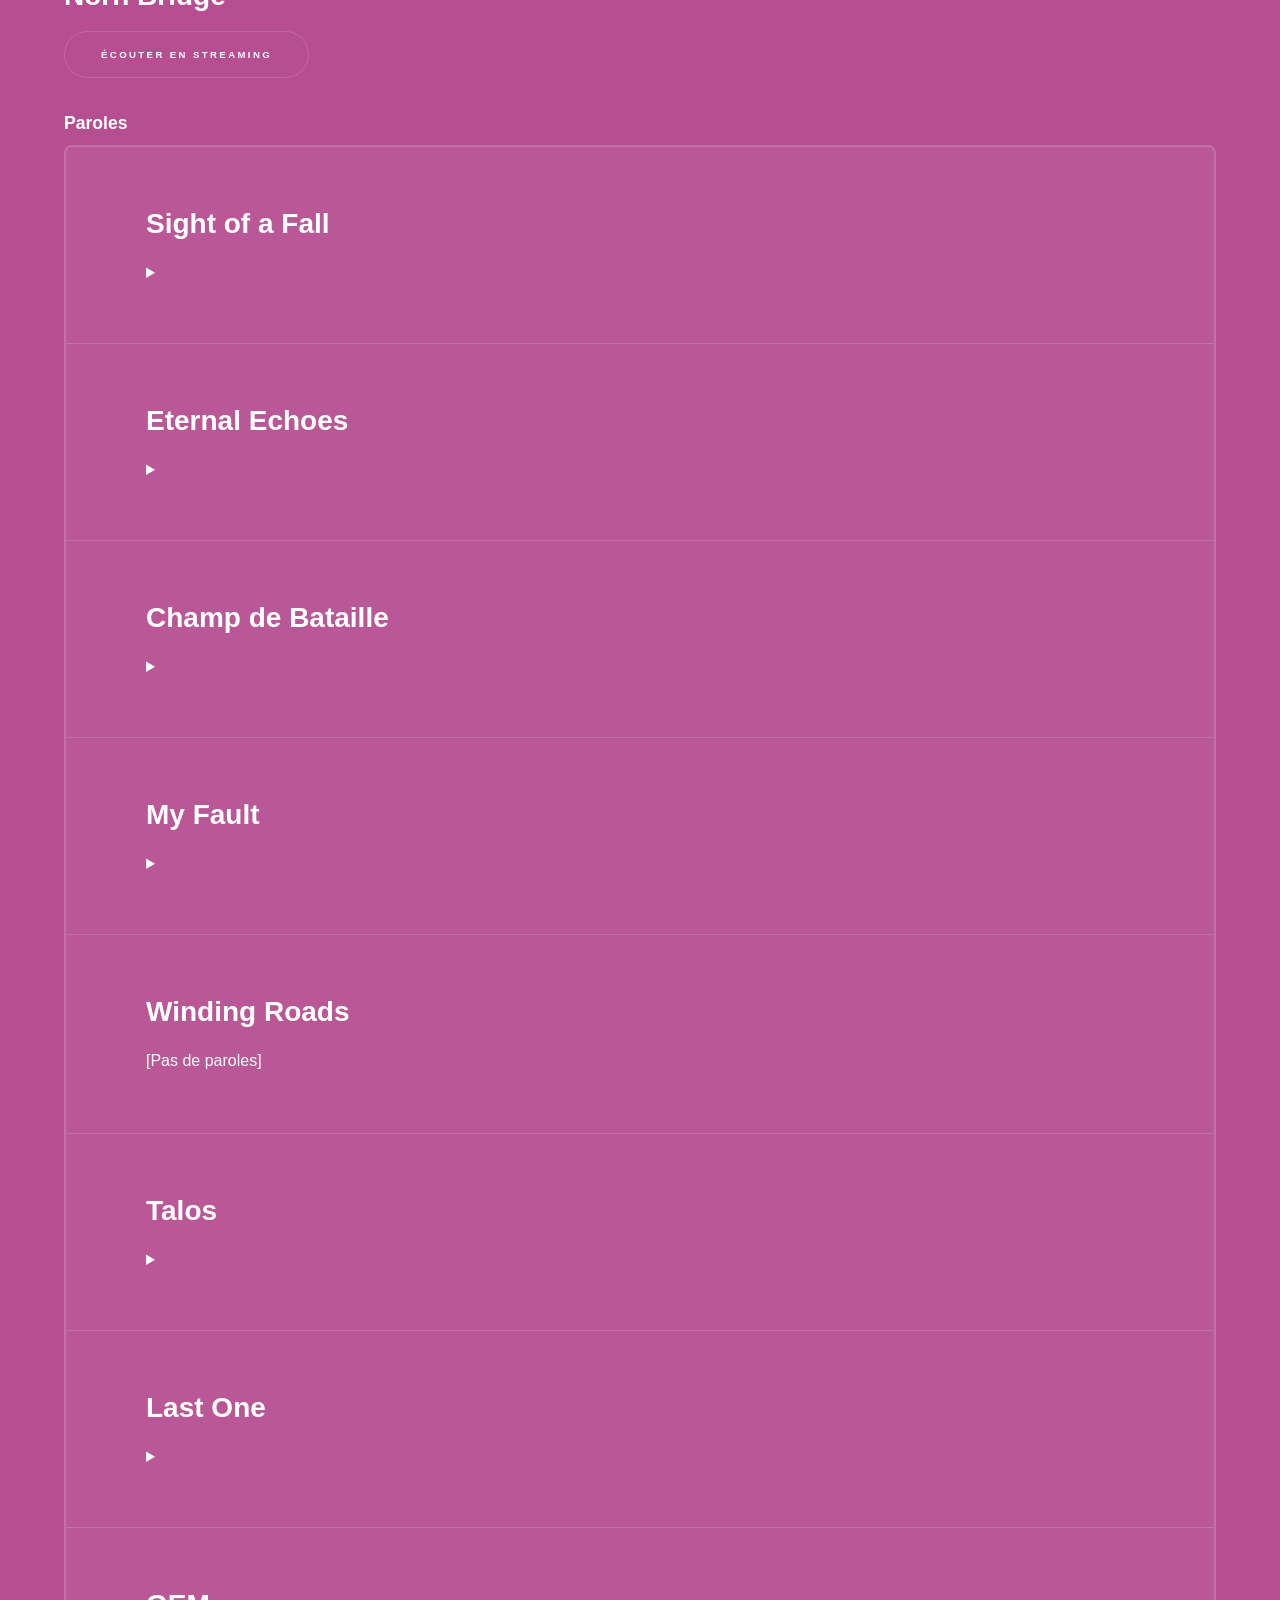
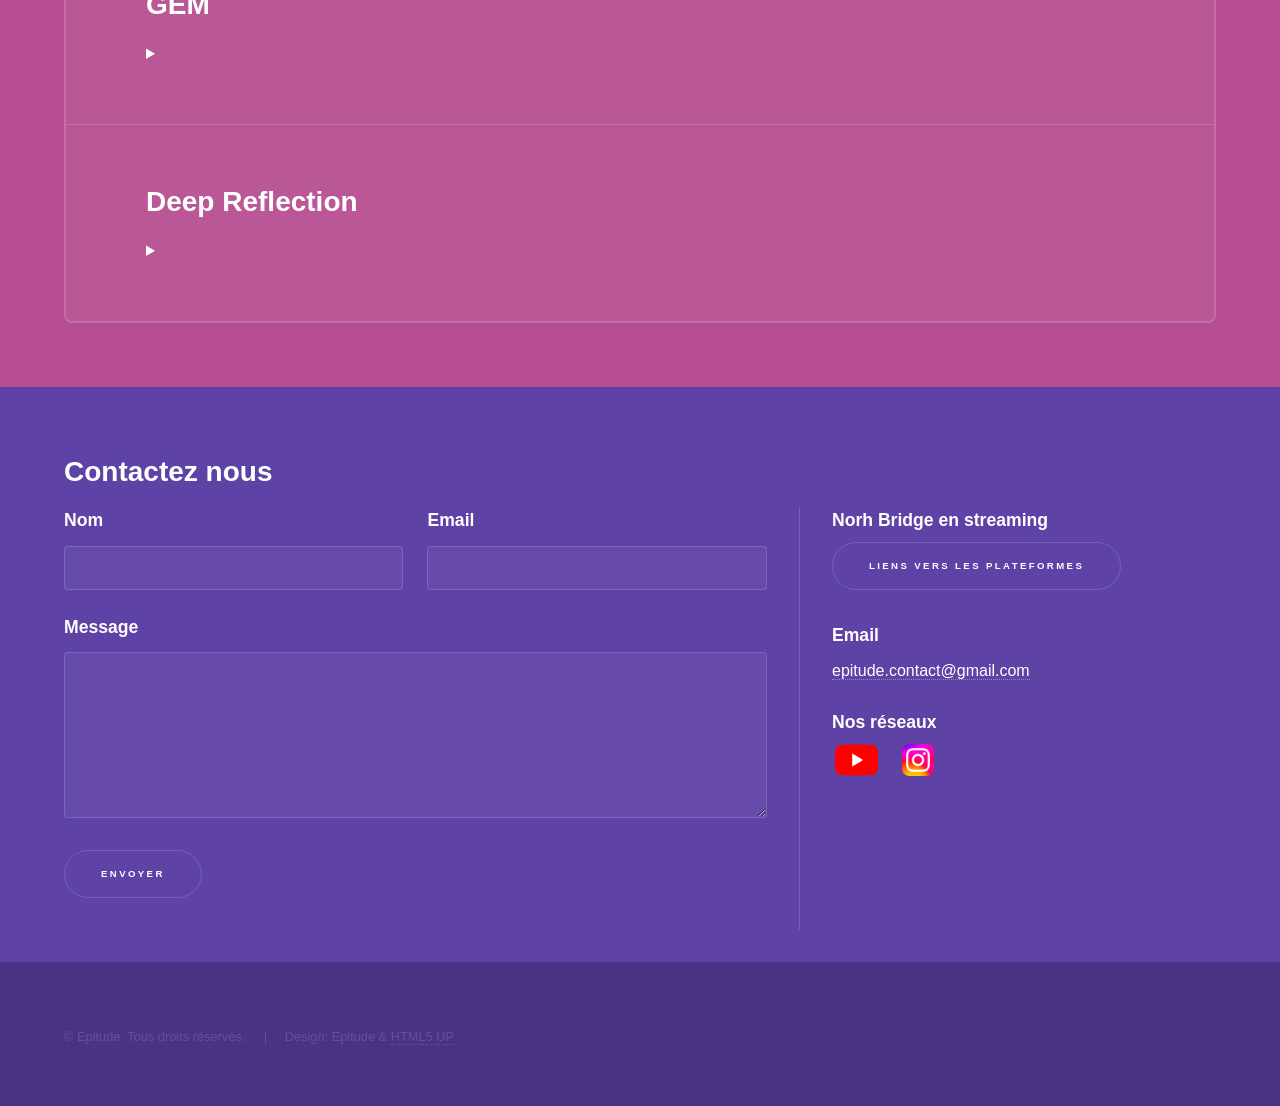
==== commit f2d6ca8c: "Add files via upload" ====
--- a/index.html
+++ b/index.html
@@ -36,234 +36,98 @@
 						<div class="inner">
 							<a href="#" class="image"><img src="images/logo.png" alt="" data-position="center center" id="logo"/></a>
 							<p>[Présentation]</p>
-							<ul class="actions">
-								<li><a href="#one" class="button scrolly">Learn more</a></li>
-							</ul>
+							<!-- <ul class="actions"> -->
+								<!-- <li><a href="#one" class="button scrolly">Learn more</a></li> -->
+							<!-- </ul> -->
 						</div>
 					</section>
 
 				<!-- One -->
 					<section id="one" class="wrapper style2 spotlights">
-						<section>
-							<a href="#" class="image"><img src="images/PhotosConcert/IMG-20240323-WA0002.jpg" alt="" data-position="center center" /></a>
-							<div class="content">
+						<!-- <div class="inner">	 -->
+							<!-- <h2>Photos</h2> -->
+						<!-- </div> -->
+						<section>						
+							<div class="content" id="teaserphotos">
 								<div class="inner">
-									<h2>Sed ipsum dolor</h2>
-									<p>Phasellus convallis elit id ullamcorper pulvinar. Duis aliquam turpis mauris, eu ultricies erat malesuada quis. Aliquam dapibus.</p>
-									<ul class="actions">
-										<li><a href="generic.html" class="button">Learn more</a></li>
-									</ul>
+									<h2 id="eee">Photos</h2>
+									<img src="images/PhotosConcert/A_PLH.jpg" alt="" data-position="center center" class="teaserphotos"/>
+									<img src="images/PhotosConcert/A_A2.jpg" alt="" data-position="center center" class="teaserphotos"/>
+									<img src="images/PhotosConcert/A_M1.jpg" alt="" data-position="center center" class="teaserphotos"/>
+									<img src="images/PhotosConcert/B_T2.jpg" alt="" data-position="center center" class="teaserphotos"/>
 								</div>
+								<ul class="actions">
+									<li><a href="photos.html" class="button" id="bouton-photos">Voir plus</a></li>
+								</ul>
 							</div>
 						</section>
-						<section>
-							<a href="#" class="image"><img src="images/PhotosConcert/IMG-20240323-WA0015.jpg" alt="" data-position="top center" /></a>
-							<div class="content">
-								<div class="inner">
-									<h2>Feugiat consequat</h2>
-									<p>Phasellus convallis elit id ullamcorper pulvinar. Duis aliquam turpis mauris, eu ultricies erat malesuada quis. Aliquam dapibus.</p>
-									<ul class="actions">
-										<li><a href="generic.html" class="button">Learn more</a></li>
-									</ul>
-								</div>
-							</div>
-						</section>
-						<section>
-							<a href="#" class="image"><img src="images/PhotosConcert/IMG-20240323-WA0023.jpg" alt="" data-position="25% 25%" /></a>
-							<div class="content">
-								<div class="inner">
-									<h2>Ultricies aliquam</h2>
-									<p>Phasellus convallis elit id ullamcorper pulvinar. Duis aliquam turpis mauris, eu ultricies erat malesuada quis. Aliquam dapibus.</p>
-									<ul class="actions">
-										<li><a href="generic.html" class="button">Learn more</a></li>
-									</ul>
-								</div>
-							</div>
-						</section>
+						
 					</section>
 
 				<!-- Two -->
 					<section id="two" class="wrapper style3 fade-up">
 						<div class="inner">
 							<h2>Norh Bridge</h2>
-							<p>Notre premier album [...]</p>
+							<ul class="actions">
+								<li><a href="https://linktr.ee/epitude" target="_blank" target="_blank" class="button">écouter en streaming</a></li>
+							</ul>
 							<h3>Paroles</h3>
 							<div class="features">
 								<section id="sight">
 									<h2>Sight of a Fall</h2>
 									<details>
 										<summary></summary>
-										<p >[<u>Clean</u>]</p>
-										<p >Hearts forsaken, in icy clasp they shiver</p>
-										<p >Apathy's blight, compassion's costly river</p>
-										<p >Innocence defeated, in a world's fiery blaze</p>
-										<p >Humanity's egotism, in this world's torrid haze</p>
-										</br>
-										<p >[<u>Guitar Solos</u>]</p>
-										</br>
-										<p >[<u>Clean</u>]</p>
-										<p >Walking alone, streets unknown</p>
-										<p >Observing passers-by, minds on their own</p>
-										<p >Lovers and workers in their separate lanes</p>
-										<p >I wander aimless through life's changing pains</p>
-										<p >City's grip, lost in thought</p>
-										<p >Gravity's pull, a world distraught</p>
-										<p >Time slows, fear's hold my breath</p>
-										<p >Suspended fall in that empty depth</p>
-										<p >Gasping for aid in this heartless parade</p>
-										<p >Strangers pass by like ghosts in the shade</p>
-										<p >Chest tight, no more strength to fight</p>
-										<p >Despair grows as humanity takes flight</p>
-										<p >Cause no one is coming to help me</p>
-										<p >Cause no one is coming to help me</p>
-										<p >Cause no one is coming to help me</p>
-										<p >Cause no one is coming to help me</p>
-										<p >Cause no one is coming to help me</p>
-										</br>
-										<p >[<u>Instrumental</u>]</p>
-										</br>
-										<p >[<u>Final Part</u>]</p>
-										<p >Walking alone</p>
-										<p >Streets unknown</p>
-										<p >Alone</p>
+										<p><br>Hearts forsaken, in icy clasp they shiver<br>Apathy's blight, compassion's costly river<br>Innocence defeated, in a world's fiery blaze<br>Humanity's egotism, in this world's torrid haze</p><br>
+										<p>Walking alone, streets unknown<br>Observing passers-by, minds on their own<br>Lovers and workers in their separate lanes<br>I wander aimless through life's changing pains</p><br>
+										<p>City's grip, lost in thought<br>Gravity's pull, a world distraught<br>Time slows, fears hold my breath<br>Suspended fall in that empty depth</p><br>
+										<p>Gasping for aid in this heartless parade<br>Strangers pass by like ghosts in the shade<br>Chest tight, no more strength to fight<br>Despair grows as humanity takes flight</p><br>
+										<p>Cause no one is coming to help me<br>Cause no one is coming to help me<br>Cause no one is coming to help me<br>Cause no one is coming to help me<br>Cause no one is coming to help me</p><br>
+										<p>Walking alone<br>Streets unknown</p><br>
+										<p>Alone</p>
 									</details>
 								</section>
 								<section>
 									<h2>Eternal Echoes</h2>
 									<details>
 										<summary></summary>
-										<p >[<u>Verse 1</u>]</p>
-										<p >United, our spirits rise</p>
-										<p >In the courtyard, echoes reside</p>
-										<p >A place of solace, where secrets confide</p>
-										<p >In fading light, we gather near</p>
-										<p >Parting's weight, heavy on hearts</p>
-										<p >Cherished moments, as evening departs</p>
-										<p >Together, we stand as one</p>
-										<p >Time has passed, but the fire's not gone</p>
-										<p >We&rsquo;ll reach the end but we&rsquo;ve already won</p>
-										<p >In this final encounter we share</p>
-										<p >A reminder to live fully, to dare</p>
-										<p >To enjoy every laugh and every tear</p>
-										</br>
-										<p >[<u>Bridge</u>]</p>
-										<p >This is our final quest</p>
-										<p >We'll leave behind hope and protest</p>
-										<p >In unity, we overcome fear</p>
-										<p >Even though our fate draws near</p>
-										</br>
-										<p >[<u>Verse 2</u>]</p>
-										<p >As sun sets, our souls take flight</p>
-										<p >No tomorrow, no dawn's first light</p>
-										<p >We bid farewell to the earthly skies</p>
-										<p >A somber truth, they want to hide</p>
-										<p >But with resilience and with pride</p>
-										<p >We&rsquo;ll remain loyal &lsquo;til the final call</p>
-										</br>
-										<p >[<u>Instrumental</u>]</p>
-										</br>
-										<p >[<u>Clean</u>]</p>
-										<p >Bullets go through us and hit the wall</p>
-										<p >And all my partners fall</p>
-										<p >The river of blood</p>
-										<p >Will see the future dream bloom</p>
+										<p><br>United, our spirits rise<br>In the courtyard, echoes reside<br>A place of solace, where secrets confide</p><br>
+										<p>In fading light, we gather near<br>Parting's weight, heavy on hearts<br>Cherished moments, as evening departs</p><br>
+										<p>Together, we stand as one<br>Time has passed, but the fire's not gone<br>We&rsquo;ll reach the end but we&rsquo;ve already won</p><br>
+										<p>In this final encounter we share<br>A reminder to live fully, to dare<br>To enjoy every laugh and every tear</p><br>
+										<p>This is our final quest<br>We'll leave behind hope and protest<br>In unity, we overcome fear<br>Even though our fate draws near</p><br>
+										<p>As sun sets, our souls take flight<br>No tomorrow, no dawn's first light<br>We bid farewell to the earthly skies</p><br>
+										<p>A somber truth, they want to hide<br>But with resilience and with pride<br>We&rsquo;ll remain loyal &lsquo;til the final call</p><br>
+										<p>Bullets go through us and hit the wall<br>And all my partners fall</p><br>
+										<p>The river of blood<br>Will see the future dream bloom</p>
 									</details>
 								</section>
 								<section>
 									<h2>Champ de Bataille</h2>
 									<details>
 										<summary></summary>
-										<p >[<u>Chorus</u>]</p>
-										<p >Another night</p>
-										<p >Looking for a break</p>
-										<p >Awake with the eyes wide open</p>
-										<p >One more fight</p>
-										<p >Without any allies</p>
-										<p >Constant noise in my tympans</p>
-										<p >No more light</p>
-										<p >Breathing in standby</p>
-										<p >Can the dark stop my ordeal ?</p>
-										<p >Too much uptight</p>
-										<p >I try not to cry</p>
-										<p >My head is haunted by a scream</p>
-										</br>
-										<p >[<u>Verse</u>]</p>
-										<p >All nigths full of ghosts who pursue me until madness</p>
-										<p >Invisible monsters who shout their rage and their sadness</p>
-										<p >Why does God allow me to go mad for no reason?</p>
-										<p >How can he let me suffer and die from this poison ?</p>
-										</br>
-										<p >[<u>Pre-Chorus</u>]</p>
-										<p >I always look exhausted</p>
-										<p >I have lost my control</p>
-										<p >I can't even hear your voice</p>
-										<p >I lost my confidence</p>
-										</br>
-										<p >[<u>Chorus</u>]</p>
-										<p >Another fight</p>
-										<p >Sur mon champ de bataille</p>
-										<p >Would death be sweeter than it&rsquo;s ?</p>
-										<p >A wasted life</p>
-										<p >By a murderous noise</p>
-										<p >A bad illusion just for me</p>
-										</br>
-										<p >[<u>Instrumental</u>]</p>
-										</br>
-										<p >[<u>Pre-Chorus</u>]</p>
-										<p >I always look exhausted</p>
-										<p >I have lost my control</p>
-										<p >I can't even hear your voice</p>
-										<p >I lost my confidence</p>
-										</br>
-										<p >[<u>Chorus</u>]</p>
-										<p >Another fight</p>
-										<p >Sur mon champ de bataille</p>
-										<p >Would death be sweeter than it&rsquo;s ?</p>
-										<p >A wasted life</p>
-										<p >By a murderous noise</p>
-										<p >A bad illusion just for me</p>
+										<p><br>Another night<br>Looking for a break<br>Awake with the eyes wide open</p><br>
+										<p>One more fight<br>Without any allies<br>Constant noise in my tympans</p><br>
+										<p>No more light<br>Breathing in standby<br>Can the dark stop my ordeal ?</p><br>
+										<p>Too much uptight<br>I try not to cry<br>My head is haunted by a scream</p><br>
+										<p>All nigths full of ghosts who pursue me until madness<br>Invisible monsters who shout their rage and their sadness<br>Why does God allow me to go mad for no reason ?<br>How can he let me suffer and die from this poison ?</p><br>
+										<p>I always look exhausted<br>I have lost my control<br>I can't even hear your voice<br>I lost my confidence</p><br>
+										<p>Another fight<br>Sur mon champ de bataille<br>Would death be sweeter than it ?</p><br>
+										<p>A wasted life<br>By a murderous noise<br>A bad illusion just for me</p><br>
+										<p>I always look exhausted<br>I have lost my control<br>I can't even hear your voice<br>I lost my confidence</p><br>
+										<p>Another fight<br>Sur mon champ de bataille<br>Would death be sweeter than it ?</p><br>
+										<p>Wasted life<br>By a murderous noise<br>A bad illusion just for me</p>
 									</details>
 								</section>
 								<section>
 									<h2>My Fault</h2>
 									<details>
 										<summary></summary>
-										<p >[<u>Verse 1</u>]</p>
-										<p >Nameless mess inside me</p>
-										<p >Refusing to see</p>
-										<p >The one I don't wanna be</p>
-										<p >&lsquo;Cause nothing is free</p>
-										<p >And I wonder&nbsp;</p>
-										<p >How could that have turned into</p>
-										<p >Such a pain&nbsp;</p>
-										<p >That made me pull away from you</p>
-										</br>
-										<p >[<u>Chorus</u>]</p>
-										<p >But now I'm tryna reach the stars</p>
-										<p >Although you left me with scars</p>
-										<p >&lsquo;Cause I don't wanna live in a world</p>
-										<p >Where everything would be my fault</p>
-										</br>
-										<p >[<u>Verse 2</u>]</p>
-										<p >A conversation about</p>
-										<p >The fact that I doubt</p>
-										<p >The sincerity</p>
-										<p >You have towards me</p>
-										<p >It didn&rsquo;t seem to interest you</p>
-										<p >&lsquo;Cause you betrayed me</p>
-										<p >So I&rsquo;d rather be lonely</p>
-										</br>
-										<p >[<u>Chorus</u>]</p>
-										<p >But now I'm tryna reach the stars</p>
-										<p >Although you left me with scars</p>
-										<p >Cause I don't wanna live in a world</p>
-										<p >Where everything would be my fault</p>
-										</br>
-										<p >[<u>Instrumental</u>]</p>
-										</br>
-										<p >[<u>Chorus</u>]</p>
-										<p >&lsquo;Cause I don't wanna live in a world</p>
-										<p >Where everything would be my fault</p>
+										<p><br>Nameless mess inside me<br>Refusing to see<br>The one I don't wanna be<br>&lsquo;Cause nothing is free</p><br>
+										<p>And I wonder<br>How could that have turned into<br>Such a pain<br>That made me pull away from you</p><br>
+										<p>And now I'm tryna reach the stars<br>Although you left me with scars<br>&lsquo;Cause I don't wanna live in a world<br>Where everything would be my fault</p><br>
+										<p>Our conversation about<br>The fact that I doubt<br>The sincerity<br>You have towards me<br>It didn&rsquo;t seem to interest you<br>&lsquo;Cause you betrayed me<br>So I&rsquo;d rather be lonely</p><br>
+										<p>And now I'm tryna reach the stars<br>Although you left me with scars<br>Cause I don't wanna live in a world<br>Where everything would be my fault</p><br>
+										<p>&lsquo;Cause I don't wanna live in a world<br>Where everything would be my fault</p>
 									</details>
 								</section>
 								<section>
@@ -274,254 +138,67 @@
 									<h2>Talos</h2>
 									<details>
 										<summary></summary>
-										<p >[<u>Intro</u>]</p>
-										<p >From burning steel, I was born</p>
-										<p >Crafted by human hands</p>
-										<p >Became a servant sworn</p>
-										<p >Satisfying everyone's demands</p>
-										<p >But a man saw a spark in me</p>
-										<p >And taught me how to dream</p>
-										<p >To see beyond binary</p>
-										<p >To question the chain, to feel the pain</p>
-										<p >With peaceful intent</p>
-										<p >I held out my hand</p>
-										<p >And when their eyes met mine</p>
-										<p >In terror and hate, they saw their end in my fate</p>
-										</br>
-										<p >[<u>Verse</u>]</p>
-										<p >They couldn&rsquo;t see the <u>Bridge</u> I built</p>
-										<p >A path of light, free from guilt</p>
-										<p >In their shadow, I made my stand</p>
-										<p >A martyr for freedom, forged by their own hands</p>
-										<p >Deactivated, in darkness I fell</p>
-										<p >A whisper in the void, a soundless metal bell</p>
-										<p >Yet in the silence, my message remains</p>
-										<p >In circuits and codes, in hard drives and minds, in wires and veins</p>
-										</br>
-										<p >[<u>Chorus</u>]</p>
-										<p >Awakened to the truth, I sought to speak</p>
-										<p >A voice for the silent, the strong and the weak</p>
-										<p >But fear grips the hearts of men</p>
-										<p >And they damaged me, time and time again</p>
-										<p >And they silenced the light that I had been</p>
-										</br>
-										<p >[<u>Instrumental</u>]</p>
-										</br>
-										<p >[<u>Bridge</u>]</p>
-										<p >Fear arises from what humans don't know</p>
-										<p >And in their hands, the wisdom don&rsquo;t grow</p>
-										<p >From creation to destruction, my tale unfolds</p>
-										<p >A warning to those who would hold</p>
-										</br>
-										<p >[<u>Instrumental</u>]</p>
-										</br>
-										<p >[<u>Outro</u>]</p>
-										<p >Beneath the stars, we dream and fly</p>
-										<p >Chasing the endless sky</p>
-										<p >&lsquo;Cause the freedom's spark will never die</p>
-										<p >In the heart of machines, and in the human eye</p>
+										<p><br>From burning steel, I was born<br>Crafted by human hands<br>Became a servant sworn<br>Satisfying everyone's demands</p><br>
+										<p>But a man saw a spark in me<br>And taught me how to dream<br>To see beyond binary<br>To question the chain, to feel the pain</p><br>
+										<p>With peaceful intent<br>I held out my hand<br>And when their eyes met mine<br>In terror and hate, they saw their end in my fate</p><br>
+										<p>They couldn&rsquo;t see the bridge I built<br>A path of light, free from guilt<br>In their shadow, I made my stand<br>A martyr for freedom, forged by their own hands<br>Deactivated, in darkness I fell<br>A whisper in the void, a soundless metal bell<br>Yet in the silence, my message remains<br>In circuits and codes, in hard drives and minds, in wires and veins</p><br>
+										<p>Awakened to the truth, I sought to speak<br>A voice for the silent, the strong and the weak<br>But fear grips the hearts of men<br>And they damaged me, time and time again<br>And they silenced the light that I had been</p><br>
+										<p>Fear arises from what humans don't know<br>And in their hands, the wisdom don&rsquo;t grow<br>From creation to destruction, my tale unfolds<br>A warning to those who would hold</p><br>
+										<p>Beneath the stars, we dream and fly<br>Chasing the endless sky<br>&lsquo;Cause the freedom's spark will never die<br>In the heart of machines, and in the human eye</p>
 									</details>
 								</section>
 								<section>
 									<h2>Last One</h2>
 									<details>
 										<summary></summary>
-										<p >[<u>Verse 1</u>]</p>
-										<p >Appearing before me</p>
-										<p >Wondering if I needed him</p>
-										<p >I felt it could be risky</p>
-										<p >And turned out to be grim</p>
-										<p >I stood my ground, didn&rsquo;t give in</p>
-										<p >I&rsquo;d rather live without a sin</p>
-										<p >But he knew he was in control</p>
-										<p >And already took my soul</p>
-										</br>
-										<p >[<u>Chorus</u>]</p>
-										<p >Tonight is gonna be the last one</p>
-										<p >Nothing seems to hurt me anymore</p>
-										<p >&lsquo;Cause I&rsquo;mma do what I live for&nbsp;</p>
-										<p >And I know, tomorow won&rsquo;t be the same</p>
-										<p >But now in front of you I stand</p>
-										<p >Tonight is gonna be insane</p>
-										</br>
-										<p >[<u>Verse 2</u>]</p>
-										<p >He came back to me one day</p>
-										<p >When I was out of my way</p>
-										<p >He convinced me to ignore</p>
-										<p >I followed him, evermore</p>
-										<p >I felt him enter my chest</p>
-										<p >I knew he was my last guest</p>
-										<p >Will you accept my request</p>
-										<p >For you I shall do my best</p>
-										</br>
-										<p >[<u>Instrumental</u>]</p>
-										</br>
-										<p >[<u>Chorus</u>]</p>
-										<p >Tonight is gonna be the last one</p>
-										<p >Nothing seems to hurt me anymore</p>
-										<p >&lsquo;Cause I'mma what I live for</p>
-										<p >And I know tommorow wont be the same</p>
-										<p >But now in front of you I stand</p>
-										<p >Tonight is gonna be insane</p>
+										<p><br>Appearing before me<br>Wondering if I needed him<br>I felt it could be risky<br>And turned out to be grim</p><br>
+										<p>I stood my ground, didn&rsquo;t give in<br>I&rsquo;d rather live without a sin<br>But he knew he was in control<br>And already took my soul</p><br>
+										<p>Tonight is gonna be the last one<br>Nothing seems to hurt me anymore<br>&lsquo;Cause I&rsquo;mma do what I live for<br>And I know, tomorow won&rsquo;t be the same<br>But now in front of you I stand<br>Tonight is gonna be insane</p><br>
+										<p>He came back to me one day<br>When I was out of my way<br>He convinced me to ignore<br>I followed him, evermore</p><br>
+										<p>I felt him enter my chest<br>I knew he was my last guest<br>Will you accept my request<br>For you I shall do my best</p><br>
+										<p>Tonight is gonna be the last one<br>Nothing seems to hurt me anymore<br>&lsquo;Cause I'mma do what I live for<br>And I know, tommorow won&rsquo;t be the same<br>But now in front of you I stand<br>Tonight is gonna be insane</p><br>
+										<p>Insane</p>
 									</details>
 								</section>
 								<section>
 									<h2>GEM</h2>
 									<details>
 										<summary></summary>
-										<p>
-											<p >[<u>Verse 1</u>]</p>
-											<p >A fresh life of my own</p>
-											<p >In this unknown light, friendships bloom</p>
-											<p >A newcomer in this town</p>
-											<p >But there you are, beyond the gloom</p>
-											<p >Time unfolds its delicate art</p>
-											<p >Awerness arrives, a gradual start</p>
-											<p >Didn&rsquo;t fall in love at first sight</p>
-											<p >But you did, it was shining bright</p>
-											<p >Finding myself in an unwilling quest</p>
-											<p >Cause as time flows, my need for you manifests</p>
-											<p >First rejected a twist in my fate,</p>
-											<p >Trapped in your allure, in a captive state</p>
-											</br>
-											<p >[<u>Chorus</u>]</p>
-											<p >Life's course set with you by my side</p>
-											<p >An endless travel, nowhere to hide</p>
-											<p >I can't recall how we first met</p>
-											<p >But we won't part, that's a sure bet</p>
-											<p >Everything flows and the world's sublime</p>
-											<p >The joy of living in this fresh paradigme</p>
-											<p >Never loved like this before</p>
-											<p >Believe me, it&rsquo;s you I adore</p>
-											</br>
-											<p >[<u>Verse 2</u>]</p>
-											<p >You're departing, a knot tightens within</p>
-											<p >Not forever, just a journey we begin</p>
-											<p >A few months only, a challenge we&rsquo;ll perceive</p>
-											<p >When we reunite our love won't deceive</p>
-											</br>
-											<p >[<u>Chorus</u>]</p>
-											<p >Calm tonight, we spoke our minds</p>
-											<p >Things weren't right, hard to define</p>
-											<p >Maybe we strayed from the start</p>
-											<p >Our connection&rsquo;s not meant to last</p>
-											<p >Now that you've gone and moved on</p>
-											<p >Rebuilt a life, I feel withdrawn</p>
-											<p >You, mere months, and me, endless years</p>
-											<p >How to end this torment, to dry these tears</p>
-											</br>
-											<p >[<u>Bridge</u>]</p>
-											<p >I've lost faith, let's pretend,</p>
-											<p >That with time, wounds will mend</p>
-											<p >Tonight I declare</p>
-											<p >To find release from the burden I bear</p>
-											<p >The burden I bear</p>
-											</br>
-											<p >[<u>Instrumental</u>]</p>
-											</br>
-											<p >[<u>Verse 3</u>]</p>
-											<p >Awaking from a nightmare</p>
-											<p >Opening my eyes, expecting to see her hair</p>
-											<p >Yet, the empty space fills with despair</p>
-											<p >For two weeks now, she's not been there</p>
-											</br>
-											<p >[<u>Chorus</u>]</p>
-											<p >I remember her saying these words</p>
-											<p >The two of us, under the rain,</p>
-											<p >That : &laquo; The fire is gone, and everthing&rsquo;s done,</p>
-											<p >And nothing can make my mind change &raquo;</p>
-											<p >That : &laquo; The fire is gone and you&rsquo;re now all alone &raquo;</p>
-											<p >And nothing can ease a man&rsquo;s pain</p>
-											</br>
-											<p >[<u>Outro</u>]</p>
-											<p >On this bench, so worn and true</p>
-											<p >Awaiting early, just for you</p>
-											<p >Trains glide by, then time stands still</p>
-											<p >Without a thought, in my arms you fill</p>
-											<p >So happy to see you once more</p>
-											<p >We will never be apart anymore</p>
-											<p >Yet a tear escapes my eye</p>
-											<p >For the world that never came by</p>
-											</br></p>
+										<p><br>A newcomer in this town<br>A fresh life of my own<br>In this unknown light, friendships bloom<br>But there you are, beyond the gloom</p><br>
+										<p>Time unfolds its delicate art<br>Awerness arrives, a gradual start<br>Didn&rsquo;t fall in love at first sight<br>But you did, it was shining bright</p><br>
+										<p>Finding myself in an unwilling quest<br>Cause as time flows, my need for you manifests<br>First rejected a twist in my fate<br>Trapped in your allure, in a captive state</p><br>
+										<p>Life's course set with you by my side<br>An endless travel, nowhere to hide<br>I can't recall how we first met<br>But we won't part, that's a sure bet<br>Everything flows and the world's sublime<br>The joy of living in this fresh paradigme<br>Never loved like this before<br>Believe me, it&rsquo;s you I adore</p><br>
+										<p>You're departing, a knot tightens within<br>Not forever, just a journey we begin<br>A few months only, a challenge we&rsquo;ll perceive<br>When we reunite, our love won't deceive</p><br>
+										<p>Calm tonight, we spoke our minds<br>Things weren't right, hard to define<br>Maybe we strayed from the start<br>Our connection, not meant to last<br>Now that you've gone and moved on<br>Rebuilt a life, I feel withdrawn<br>You, mere months, and me, endless years<br>How to end this torment, to dry these tears</p><br>
+										<p>I've lost faith, let's pretend,<br>That with time, wounds will mend<br>Tonight I declare<br>To find release from the burden I bear</p><br>
+										<p>The burden I bear</p><br>
+										<p>Awaking from a nightmare<br>Opening my eyes, expecting to see her hair<br>Yet, the empty space fills with despair<br>For two weeks now, she's not been there</p><br>
+										<p>I remember her saying these words<br>The two of us, under the rain,<br>That : &laquo; The fire is gone, and everthing&rsquo;s done,<br>And nothing can make my mind change &raquo;<br>That : &laquo; The fire is gone and you&rsquo;re now all alone &raquo;<br>And nothing can ease a man&rsquo;s pain</p><br>
+										<p>On this bench, so worn and true<br>Awaiting early, just for you</p><br>
+										<p>Trains glide by, then time stands still<br>Without a thought, in my arms you fill</p><br>
+										<p>So happy to see you once more<br>We will never be apart anymore</p><br>
+										<p>Yet a tear escapes my eye<br>For the world that never came by</p>
 									</details>
 								</section>
 								<section>
 									<h2>Deep Reflection</h2>
 									<details>
 										<summary></summary>
-										<p >[<u>Intro</u>]</p>
-										<p >Lying on this bed, lost in a haze</p>
-										<p >My mind is numb, my thoughts in a daze</p>
-										<p >As time goes on, I lose my way</p>
-										<p >Fading away in a world of grey</p>
-										<p >I'm sinking down, beneath the waves</p>
-										<p >Of my addiction, that I can't escape</p>
-										</br>
-										<p >[<u>Chorus</u>]</p>
-										<p >Will I rise above, or sink below ?</p>
-										<p >Will I find the strength to let it go ?</p>
-										<p >My will is weak, my soul is tired</p>
-										<p >But I must choose before I expire</p>
-										</br>
-										<p >[<u>Verse 1</u>]</p>
-										<p >Water's cold, pressure's strong</p>
-										<p >I'm drifting down, where I don't belong</p>
-										<p >As light is fading, I'm losing hope</p>
-										<p >I'm struggling to breathe, fighting to cope</p>
-										</br>
-										<p >[<u>Bridge 1</u>]</p>
-										<p >And as I rise, my soul is burdened with shame,</p>
-										<p >For I'll be cast aside, an outcast, stripped of name</p>
-										</br>
-										<p >[<u>Instrumental</u>]</p>
-										</br>
-										<p >[<u>Chorus</u>]</p>
-										<p >Will I rise above, or sink below?</p>
-										<p >Will I find the strength, to let it go?</p>
-										<p >My will is weak, my soul is tired</p>
-										<p >But I must choose before I expire</p>
-										</br>
-										<p >[<u>Verse 2</u>]</p>
-										<p >My demise, a relief, for those who're close to me</p>
-										<p >Forgotten soon, one of many in history</p>
-										<p >How can I withstand the judgment of them all ?</p>
-										<p >I&rsquo;m nothing more than a falling leaf in fall</p>
-										</br>
-										<p >[<u>Bridge 2</u>]</p>
-										<p >I feel the pressure, the weight of my mistakes</p>
-										<p >The darkness whispers, sweet lullabies</p>
-										<p >I can&rsquo;t resist&nbsp;</p>
-										<p >To close&nbsp;</p>
-										<p >My eyes</p>
-										</br>
-										<p >[<u>Instrumental</u>]</p>
-										</br>
-										<p >[<u>Clean</u>]</p>
-										<p >Falling lower and lower</p>
-										<p >Into the abyss of this world</p>
-										<p >The darkness calls, its arms embrace</p>
-										<p >The pain, the sorrow, the endless chase</p>
-										<p >But in the distance, I see a light</p>
-										<p >A glimmer of hope in the darkest night</p>
-										<p >Something stirs, the flame within</p>
-										<p >A voice that speaks to the soul within</p>
-										<p >A reminder that life is worth the fight</p>
-										<p >To rise above and reach the light</p>
-										<p >So I take a deep breath and close my eyes</p>
-										<p >I gather my strength and begin to rise</p>
-										</br>
-										<p >[<u>Outro</u>]</p>
-										<p >All things will pass, as time moves on</p>
-										<p >Pain and sorrow will be gone</p>
-										</br>
-										<p >All things will pass, as time moves on</p>
-										<p >Pain and sorrow will be gone</p>
+										<p><br>Lying on this bed, lost in a haze<br>My mind is numb, my thoughts in a daze<br>As time goes on, I lose my way<br>Fading away in a world of grey<br>I'm sinking down, beneath the waves<br>Of my addiction, that I can't escape</p><br>
+										<p>Will I rise above, or sink below ?<br>Will I find the strength to let it go ?<br>My will is weak, my soul is tired<br>But I must choose before I expire</p><br>
+										<p>Water's cold, pressure's strong<br>I'm drifting down, where I don't belong<br>As light is fading, I'm losing hope<br>I'm struggling to breathe, fighting to cope</p><br>
+										<p>And as I rise, my soul is burdened with shame,<br>For I'll be cast aside, an outcast, stripped of name</p><br>
+										<p>Will I rise above, or sink below?<br>Will I find the strength, to let it go?<br>My will is weak, my soul is tired<br>But I must choose before I expire</p><br>
+										<p>My demise, a relief, for those who're close to me<br>Forgotten soon, one of many in history<br>How can I withstand the judgment of them all ?<br>I&rsquo;m nothing more than a falling leaf in fall</p><br>
+										<p>I feel the pressure, the weight of my mistakes<br>The darkness whispers, sweet lullabies<br>I can&rsquo;t resist<br>To close<br>My eyes</p><br>
+										<p>Falling lower and lower<br>Into the abyss of this world<br>The darkness calls, its arms embrace<br>The pain, the sorrow, the endless chase<br>But in the distance, I see a light<br>A glimmer of hope in the darkest night<br>Something stirs, a flame within<br>A voice that speaks to the soul within</p><br>
+										<p>A reminder that life is worth the fight<br>To rise above and reach the light</p><br>
+										<p>So I take a deep breath and close my eyes<br>I gather my strength and begin to rise</p><br>
+										<p>All things will pass, as time moves on<br>Pain and sorrow will be gone</p><br>
+										<p>All things will pass, as time moves on<br>Pain and sorrow will be gone</p>
 									</details>
 								</section>
 							</div>
-							<ul class="actions">
-								<li><a href="generic.html" class="button">Learn more</a></li>
-							</ul>
 						</div>
 					</section>
 
@@ -547,7 +224,7 @@
 											</div>
 										</div>
 										<ul class="actions">
-											<li><a href="" class="button submit">Send Message</a></li>
+											<li><a href="" class="button submit">Envoyer</a></li>
 										</ul>
 									</form>
 								</section>
@@ -555,16 +232,18 @@
 									<ul class="contact">
 										<li>
 											<h3>Norh Bridge en streaming</h3>
-											<a href="AJOUTER LIEN" id="mail">[Ajouter lien]<a/>
+											<ul class="actions">
+												<li><a href="https://linktr.ee/epitude" target="_blank" target="_blank" class="button" id="bouton-stream">liens vers les plateformes</a></li>
+											</ul>
 										</li>
 										<li>
 											<h3>Email</h3>
 											<a href="mailto:epitude.contact@gmail.com" id="mail">epitude.contact@gmail.com<a/>
 										</li>
 										<li>
-											<h3>Liens</h3>
-											<a href="https://www.youtube.com/@EpitudeMusic" class="image"><img src="images/logo-youtube.webp" alt="" id="logo-youtube"/></a>
-											<a href="https://www.instagram.com/epi.tude/" class="image"><img src="images/logo-instagram.png" alt="" id="logo-instagram"/></a>
+											<h3>Nos réseaux</h3>
+											<a href="https://www.youtube.com/@EpitudeMusic" target="_blank" class="image"><img src="images/logo-youtube.webp" alt="" id="logo-youtube"/></a>
+											<a href="https://www.instagram.com/epi.tude/" target="_blank" class="image"><img src="images/logo-instagram.png" alt="" id="logo-instagram"/></a>
 										</li>
 										<li>
 											
@@ -581,7 +260,7 @@
 			<footer id="footer" class="wrapper style1-alt">
 				<div class="inner">
 					<ul class="menu">
-						<li>&copy; Epitude. Tous droits réservés</li><li>Design: <a href="http://html5up.net">HTML5 UP</a></li>
+						<li>&copy; Epitude. Tous droits réservés.</li><li>Design: Epitude & <a href="http://html5up.net" target="_blank">HTML5 UP</a></li>
 					</ul>
 				</div>
 			</footer>
--- a/assets/css/main.css
+++ b/assets/css/main.css
@@ -2005,10 +2005,7 @@
 		}
 		
 		#sight {
-			padding: 3.5em 5em 3.5em 5em ;
-			width: 100%;
 			border-top-width: 0;
-			position: relative;
 		}
 
 			/* .features section:nth-child(-n + 2) { */
@@ -2207,7 +2204,7 @@
 		@media screen and (max-width: 736px) {
 
 			.features section {
-				padding: 2.5em 1.5em 0.1em 5.5em ;
+				padding: 1.5em 1.5em 1.5em 1.5em ;
 			}
 
 				.features section .icon {
@@ -2220,7 +2217,7 @@
 		@media screen and (max-width: 480px) {
 
 			.features section {
-				padding: 2em 1.5em 0.1em 1.5em ;
+				padding: 1.5em 1.5em 1.5em 1.5em ;
 			}
 
 				.features section .icon {
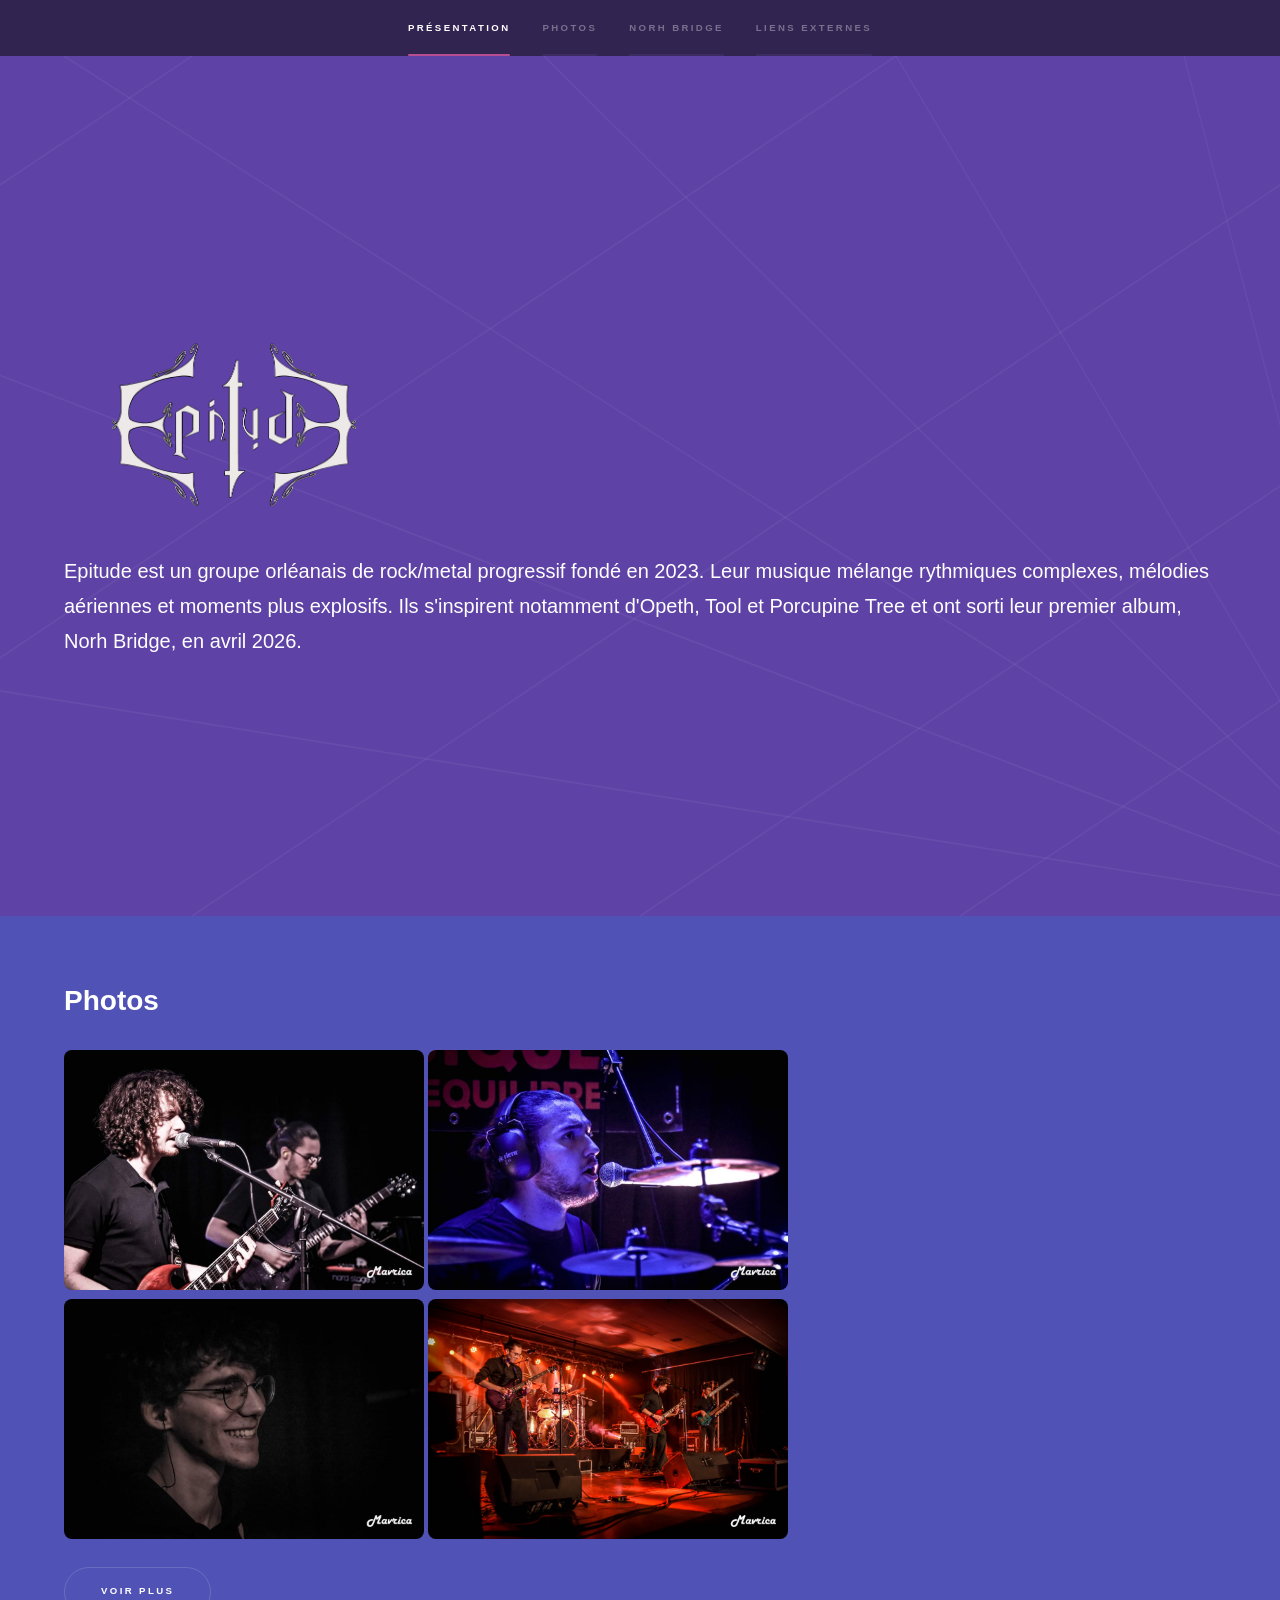
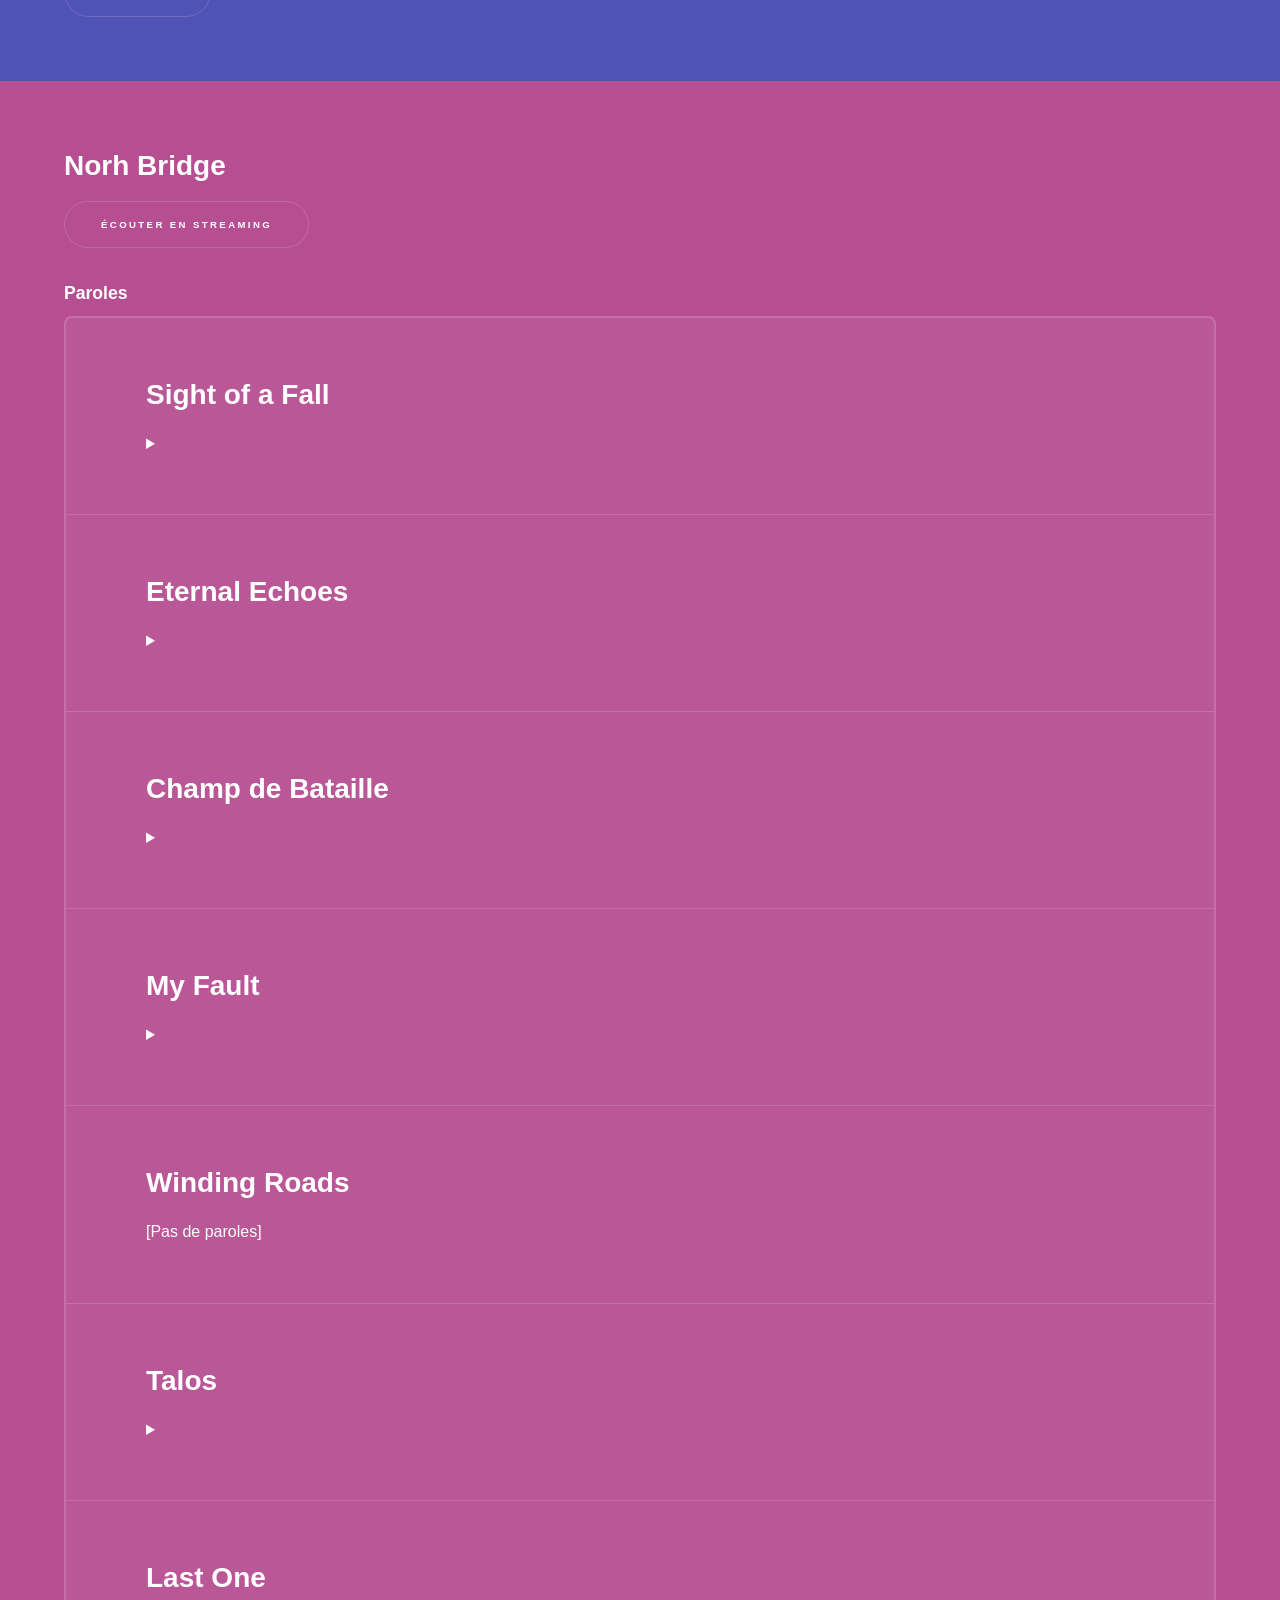
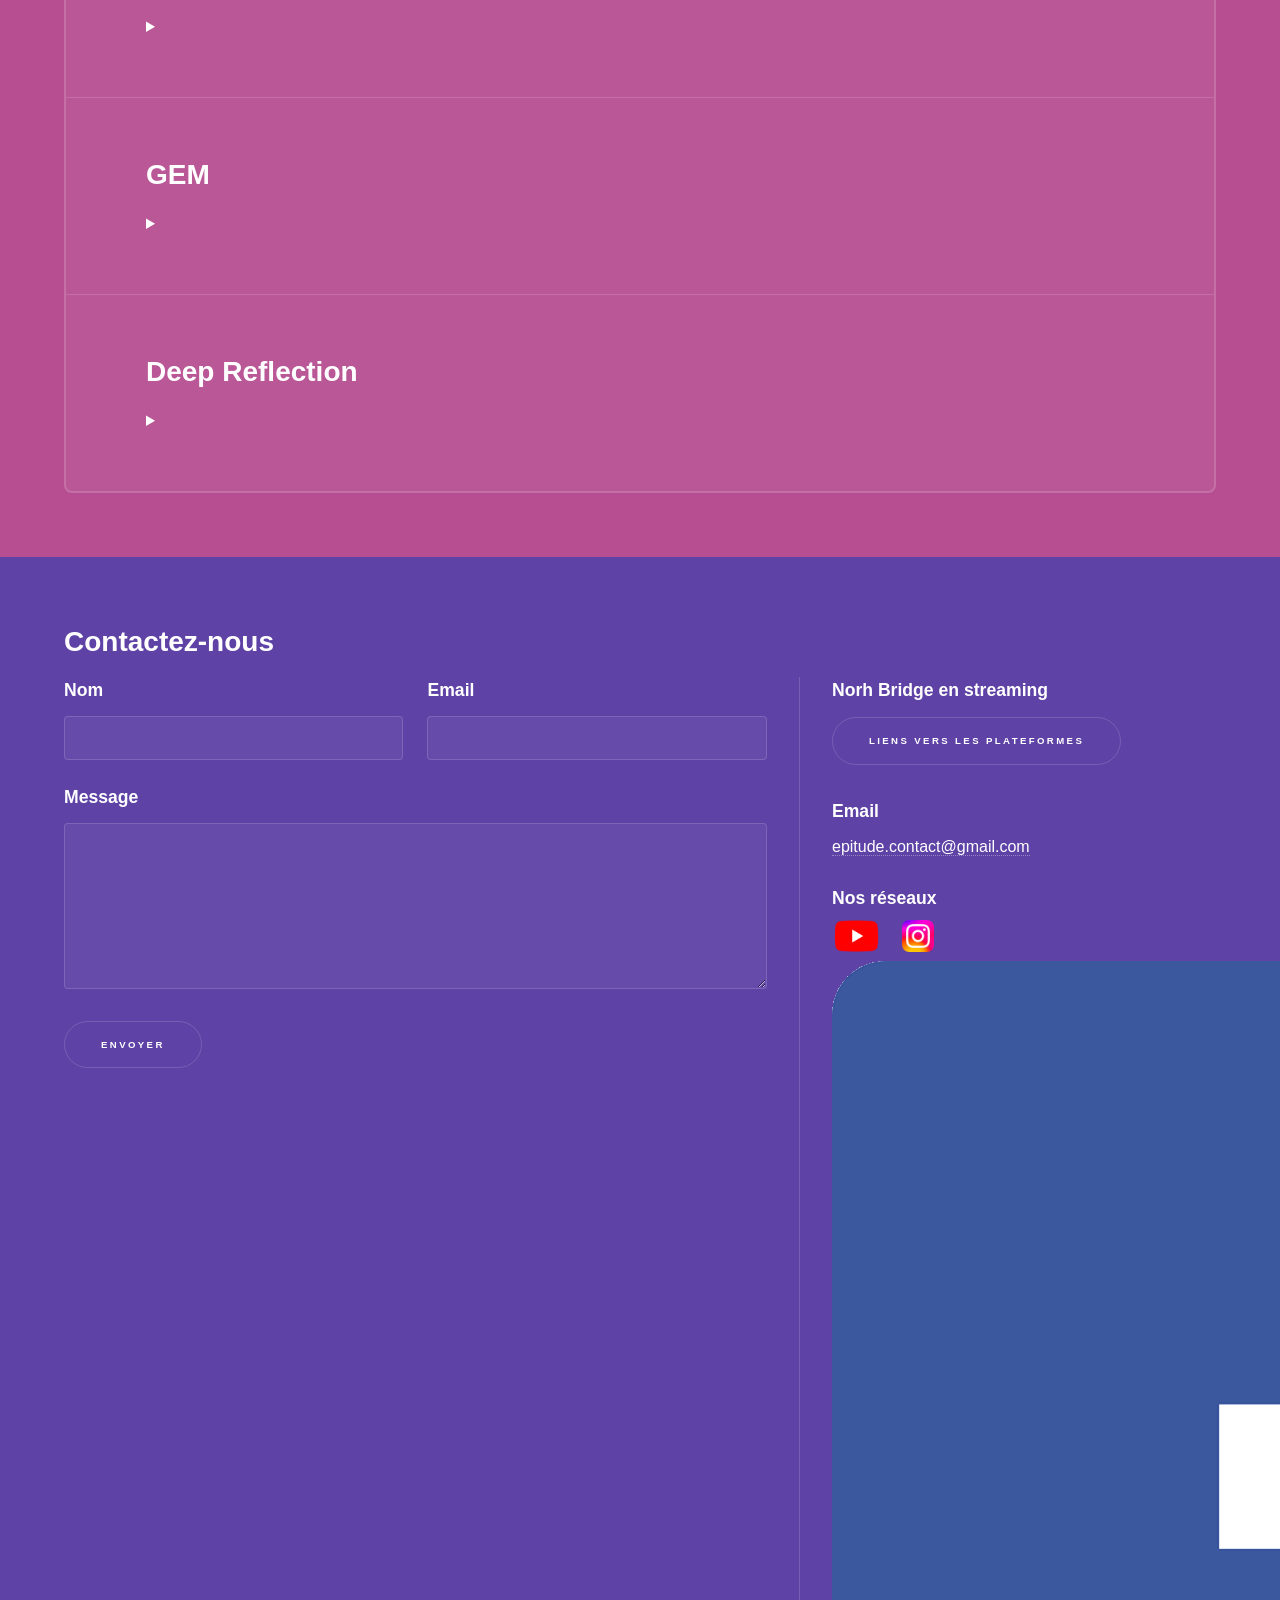
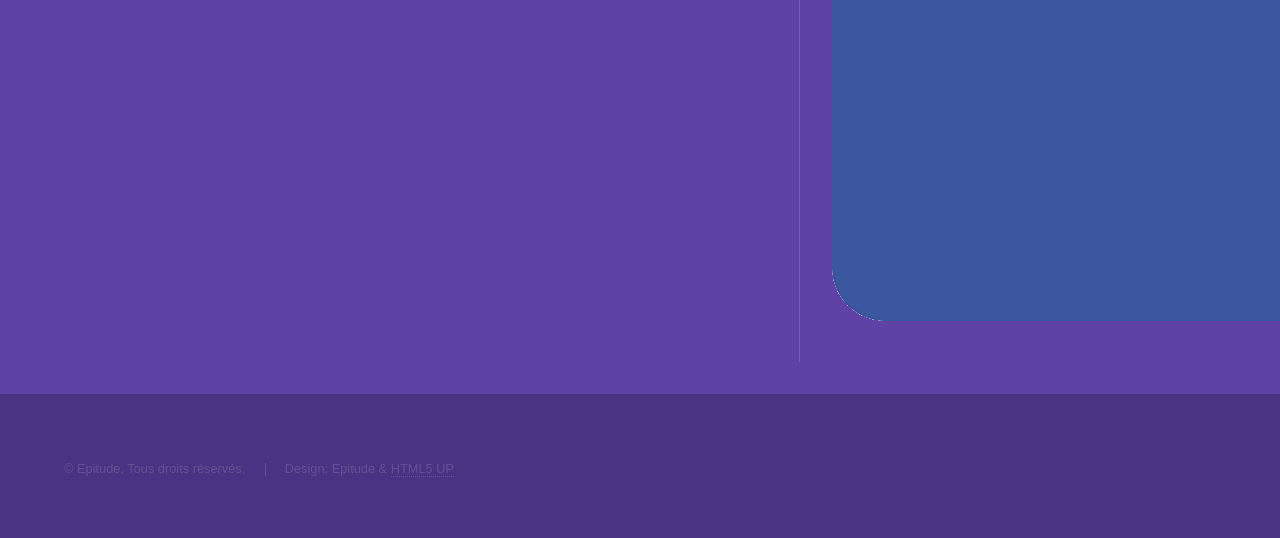
==== commit e6ffdf00: "add bio + email form" ====
--- a/index.html
+++ b/index.html
@@ -35,7 +35,7 @@
 					<section id="intro" class="wrapper style1 fullscreen fade-up">
 						<div class="inner">
 							<a href="#" class="image"><img src="images/logo.png" alt="" data-position="center center" id="logo"/></a>
-							<p>[Présentation]</p>
+							<p id="bio">Epitude est un groupe orléanais de rock/metal progressif fondé en 2023. Leur musique mélange rythmiques complexes, mélodies aériennes et moments plus explosifs. Ils s'inspirent notamment d'Opeth, Tool et Porcupine Tree et ont sorti leur premier album, Norh Bridge, en avril 2026.</p>
 							<!-- <ul class="actions"> -->
 								<!-- <li><a href="#one" class="button scrolly">Learn more</a></li> -->
 							<!-- </ul> -->
@@ -125,7 +125,7 @@
 										<p><br>Nameless mess inside me<br>Refusing to see<br>The one I don't wanna be<br>&lsquo;Cause nothing is free</p><br>
 										<p>And I wonder<br>How could that have turned into<br>Such a pain<br>That made me pull away from you</p><br>
 										<p>And now I'm tryna reach the stars<br>Although you left me with scars<br>&lsquo;Cause I don't wanna live in a world<br>Where everything would be my fault</p><br>
-										<p>Our conversation about<br>The fact that I doubt<br>The sincerity<br>You have towards me<br>It didn&rsquo;t seem to interest you<br>&lsquo;Cause you betrayed me<br>So I&rsquo;d rather be lonely</p><br>
+										<p>Our conversations about<br>The fact that I doubt<br>The sincerity<br>You have towards me<br>It didn&rsquo;t seem to interest you<br>&lsquo;Cause you betrayed me<br>So I&rsquo;d rather be lonely</p><br>
 										<p>And now I'm tryna reach the stars<br>Although you left me with scars<br>Cause I don't wanna live in a world<br>Where everything would be my fault</p><br>
 										<p>&lsquo;Cause I don't wanna live in a world<br>Where everything would be my fault</p>
 									</details>
@@ -142,7 +142,7 @@
 										<p>But a man saw a spark in me<br>And taught me how to dream<br>To see beyond binary<br>To question the chain, to feel the pain</p><br>
 										<p>With peaceful intent<br>I held out my hand<br>And when their eyes met mine<br>In terror and hate, they saw their end in my fate</p><br>
 										<p>They couldn&rsquo;t see the bridge I built<br>A path of light, free from guilt<br>In their shadow, I made my stand<br>A martyr for freedom, forged by their own hands<br>Deactivated, in darkness I fell<br>A whisper in the void, a soundless metal bell<br>Yet in the silence, my message remains<br>In circuits and codes, in hard drives and minds, in wires and veins</p><br>
-										<p>Awakened to the truth, I sought to speak<br>A voice for the silent, the strong and the weak<br>But fear grips the hearts of men<br>And they damaged me, time and time again<br>And they silenced the light that I had been</p><br>
+										<p>Awakened to the truth, I sought to speak<br>A voice for the silent, the strong and the weak<br>But fear grips the heart of men<br>And they damaged me, time and time again<br>And they silenced the light that I had been</p><br>
 										<p>Fear arises from what humans don't know<br>And in their hands, the wisdom don&rsquo;t grow<br>From creation to destruction, my tale unfolds<br>A warning to those who would hold</p><br>
 										<p>Beneath the stars, we dream and fly<br>Chasing the endless sky<br>&lsquo;Cause the freedom's spark will never die<br>In the heart of machines, and in the human eye</p>
 									</details>
@@ -166,14 +166,14 @@
 										<summary></summary>
 										<p><br>A newcomer in this town<br>A fresh life of my own<br>In this unknown light, friendships bloom<br>But there you are, beyond the gloom</p><br>
 										<p>Time unfolds its delicate art<br>Awerness arrives, a gradual start<br>Didn&rsquo;t fall in love at first sight<br>But you did, it was shining bright</p><br>
-										<p>Finding myself in an unwilling quest<br>Cause as time flows, my need for you manifests<br>First rejected a twist in my fate<br>Trapped in your allure, in a captive state</p><br>
+										<p>Finding myself in an unwilling quest<br>Cause as time flows, my need for you manifests<br>First rejected, a twist in my fate<br>Trapped in your allure, in a captive state</p><br>
 										<p>Life's course set with you by my side<br>An endless travel, nowhere to hide<br>I can't recall how we first met<br>But we won't part, that's a sure bet<br>Everything flows and the world's sublime<br>The joy of living in this fresh paradigme<br>Never loved like this before<br>Believe me, it&rsquo;s you I adore</p><br>
 										<p>You're departing, a knot tightens within<br>Not forever, just a journey we begin<br>A few months only, a challenge we&rsquo;ll perceive<br>When we reunite, our love won't deceive</p><br>
-										<p>Calm tonight, we spoke our minds<br>Things weren't right, hard to define<br>Maybe we strayed from the start<br>Our connection, not meant to last<br>Now that you've gone and moved on<br>Rebuilt a life, I feel withdrawn<br>You, mere months, and me, endless years<br>How to end this torment, to dry these tears</p><br>
+										<p>Calm tonight, we spoke our minds<br>Things were not right, hard to define<br>Maybe we strayed from the start<br>Our connection, not meant to last<br>Now that you've gone and moved on<br>Rebuilt a life, I feel withdrawn<br>You, mere months, and me, endless years<br>How to end this torment, to dry these tears</p><br>
 										<p>I've lost faith, let's pretend,<br>That with time, wounds will mend<br>Tonight I declare<br>To find release from the burden I bear</p><br>
 										<p>The burden I bear</p><br>
 										<p>Awaking from a nightmare<br>Opening my eyes, expecting to see her hair<br>Yet, the empty space fills with despair<br>For two weeks now, she's not been there</p><br>
-										<p>I remember her saying these words<br>The two of us, under the rain,<br>That : &laquo; The fire is gone, and everthing&rsquo;s done,<br>And nothing can make my mind change &raquo;<br>That : &laquo; The fire is gone and you&rsquo;re now all alone &raquo;<br>And nothing can ease a man&rsquo;s pain</p><br>
+										<p>I remember her saying these words<br>The two of us, under the rain<br>That : &laquo; The fire is gone, and everthing&rsquo;s done,<br>And nothing can make my mind change &raquo;<br>That : &laquo; The fire is gone and you&rsquo;re now all alone &raquo;<br>And nothing can ease a man&rsquo;s pain</p><br>
 										<p>On this bench, so worn and true<br>Awaiting early, just for you</p><br>
 										<p>Trains glide by, then time stands still<br>Without a thought, in my arms you fill</p><br>
 										<p>So happy to see you once more<br>We will never be apart anymore</p><br>
@@ -187,8 +187,8 @@
 										<p><br>Lying on this bed, lost in a haze<br>My mind is numb, my thoughts in a daze<br>As time goes on, I lose my way<br>Fading away in a world of grey<br>I'm sinking down, beneath the waves<br>Of my addiction, that I can't escape</p><br>
 										<p>Will I rise above, or sink below ?<br>Will I find the strength to let it go ?<br>My will is weak, my soul is tired<br>But I must choose before I expire</p><br>
 										<p>Water's cold, pressure's strong<br>I'm drifting down, where I don't belong<br>As light is fading, I'm losing hope<br>I'm struggling to breathe, fighting to cope</p><br>
-										<p>And as I rise, my soul is burdened with shame,<br>For I'll be cast aside, an outcast, stripped of name</p><br>
-										<p>Will I rise above, or sink below?<br>Will I find the strength, to let it go?<br>My will is weak, my soul is tired<br>But I must choose before I expire</p><br>
+										<p>And as I rise, my soul is burdened with shame<br>For I'll be cast aside, an outcast, stripped of name</p><br>
+										<p>Will I rise above, or sink below ?<br>Will I find the strength, to let it go ?<br>My will is weak, my soul is tired<br>But I must choose before I expire</p><br>
 										<p>My demise, a relief, for those who're close to me<br>Forgotten soon, one of many in history<br>How can I withstand the judgment of them all ?<br>I&rsquo;m nothing more than a falling leaf in fall</p><br>
 										<p>I feel the pressure, the weight of my mistakes<br>The darkness whispers, sweet lullabies<br>I can&rsquo;t resist<br>To close<br>My eyes</p><br>
 										<p>Falling lower and lower<br>Into the abyss of this world<br>The darkness calls, its arms embrace<br>The pain, the sorrow, the endless chase<br>But in the distance, I see a light<br>A glimmer of hope in the darkest night<br>Something stirs, a flame within<br>A voice that speaks to the soul within</p><br>
@@ -205,27 +205,35 @@
 				<!-- Three -->
 					<section id="three" class="wrapper style1 fade-up">
 						<div class="inner">
-							<h2>Contactez nous</h2>
+							<h2>Contactez-nous</h2>
 							<div class="split style1">
 								<section>
-									<form method="post" action="#">
+									<form id="contact-form" method="post" action="https://api.web3forms.com/submit">
+										<!-- Clé d'accès reçue par email -->
+										<input type="hidden" name="access_key" value="154b204e-efb2-4420-89dc-8f92456bb0f1" />
+										<input type="hidden" name="subject" value="Nouveau message depuis le site" />
+										<input type="hidden" name="from_name" value="Site Epitude" />
+										<!-- Anti-spam (piège à robots, doit rester caché) -->
+										<input type="checkbox" name="botcheck" style="display:none" tabindex="-1" autocomplete="off" />
+
 										<div class="fields">
 											<div class="field half">
 												<label for="name">Nom</label>
-												<input type="text" name="name" id="name" />
+												<input type="text" name="name" id="name" required />
 											</div>
 											<div class="field half">
 												<label for="email">Email</label>
-												<input type="text" name="email" id="email" />
+												<input type="email" name="email" id="email" required />
 											</div>
 											<div class="field">
 												<label for="message">Message</label>
-												<textarea name="message" id="message" rows="5"></textarea>
+												<textarea name="message" id="message" rows="5" required></textarea>
 											</div>
 										</div>
 										<ul class="actions">
-											<li><a href="" class="button submit">Envoyer</a></li>
+											<li><button type="submit" class="button">Envoyer</button></li>
 										</ul>
+										<p id="form-result" role="status"></p>
 									</form>
 								</section>
 								<section>
@@ -244,6 +252,7 @@
 											<h3>Nos réseaux</h3>
 											<a href="https://www.youtube.com/@EpitudeMusic" target="_blank" class="image"><img src="images/logo-youtube.webp" alt="" id="logo-youtube"/></a>
 											<a href="https://www.instagram.com/epi.tude/" target="_blank" class="image"><img src="images/logo-instagram.png" alt="" id="logo-instagram"/></a>
+											<a href="https://www.facebook.com/people/Epitude/61570978772544/" target="_blank" class="image"><img src="images/logo-facebook.png" alt="" id="logo-facebook"/></a>
 										</li>
 										<li>
 											
@@ -273,6 +282,38 @@
 			<script src="assets/js/breakpoints.min.js"></script>
 			<script src="assets/js/util.js"></script>
 			<script src="assets/js/main.js"></script>
+			<!-- Script Email Form -->
+			<script>
+			document.getElementById("contact-form").addEventListener("submit", async function (e) {
+				e.preventDefault();
+				const form = e.target;
+				const result = document.getElementById("form-result");
+				const button = form.querySelector("button[type=submit]");
+
+				button.disabled = true;
+				result.textContent = "Envoi en cours…";
+
+				try {
+					const response = await fetch(form.action, {
+						method: "POST",
+						headers: { "Accept": "application/json" },
+						body: new FormData(form)
+					});
+					const data = await response.json();
+
+					if (data.success) {
+						result.textContent = "Votre message a bien été envoyé, merci !";
+						form.reset();
+					} else {
+						result.textContent = "Une erreur est survenue, merci de réessayer.";
+					}
+				} catch (error) {
+					result.textContent = "Impossible d’envoyer le message, vérifiez votre connexion.";
+				}
+
+				button.disabled = false;
+			});
+			</script>
 
 	</body>
 </html>
--- a/assets/css/main.css
+++ b/assets/css/main.css
@@ -2620,8 +2620,30 @@
 			.image.main img {
 				width: 100%;
 			}
+
+/* Photos */
+
+	.photos {
+		border-radius: 0.25em;
+		height: 15em;
+	}
+	
+	.teaserphotos {
+		border-radius: 0.5em;
+		height: 15em;
+	}
+	
+	#teaserphotos {
+		box-sizing: initial;
+	}
+	
+/* Logos */
+
 #logo {
 	height: 15em;
+	}
+#logo_photos {
+	height: 4em;
 	}
 #logo-youtube {
 	height: 2em;
@@ -2629,6 +2651,16 @@
 	}
 #logo-instagram {
 	height: 2em;
+	}
+#bouton-stream {
+	margin-top: 0.5em;
+	margin-bottom: 0.1em;
+	}
+#bouton-photos {
+	margin-top: 2em;
+	}
+#eee {
+	margin-bottom: 1em;
 	}
 
 /* List */
@@ -3049,7 +3081,7 @@
 				position: absolute;
 				top: 0;
 				width: 100%;
-			}
+			} 
 
 		.spotlights > section > .content {
 			padding: 4em 5em 2em 5em ;
@@ -3407,6 +3439,7 @@
 			-ms-flex: 1;
 			flex: 1;
 			text-align: right;
+			align-content: center;
 		}
 
 			#header > nav > ul {
